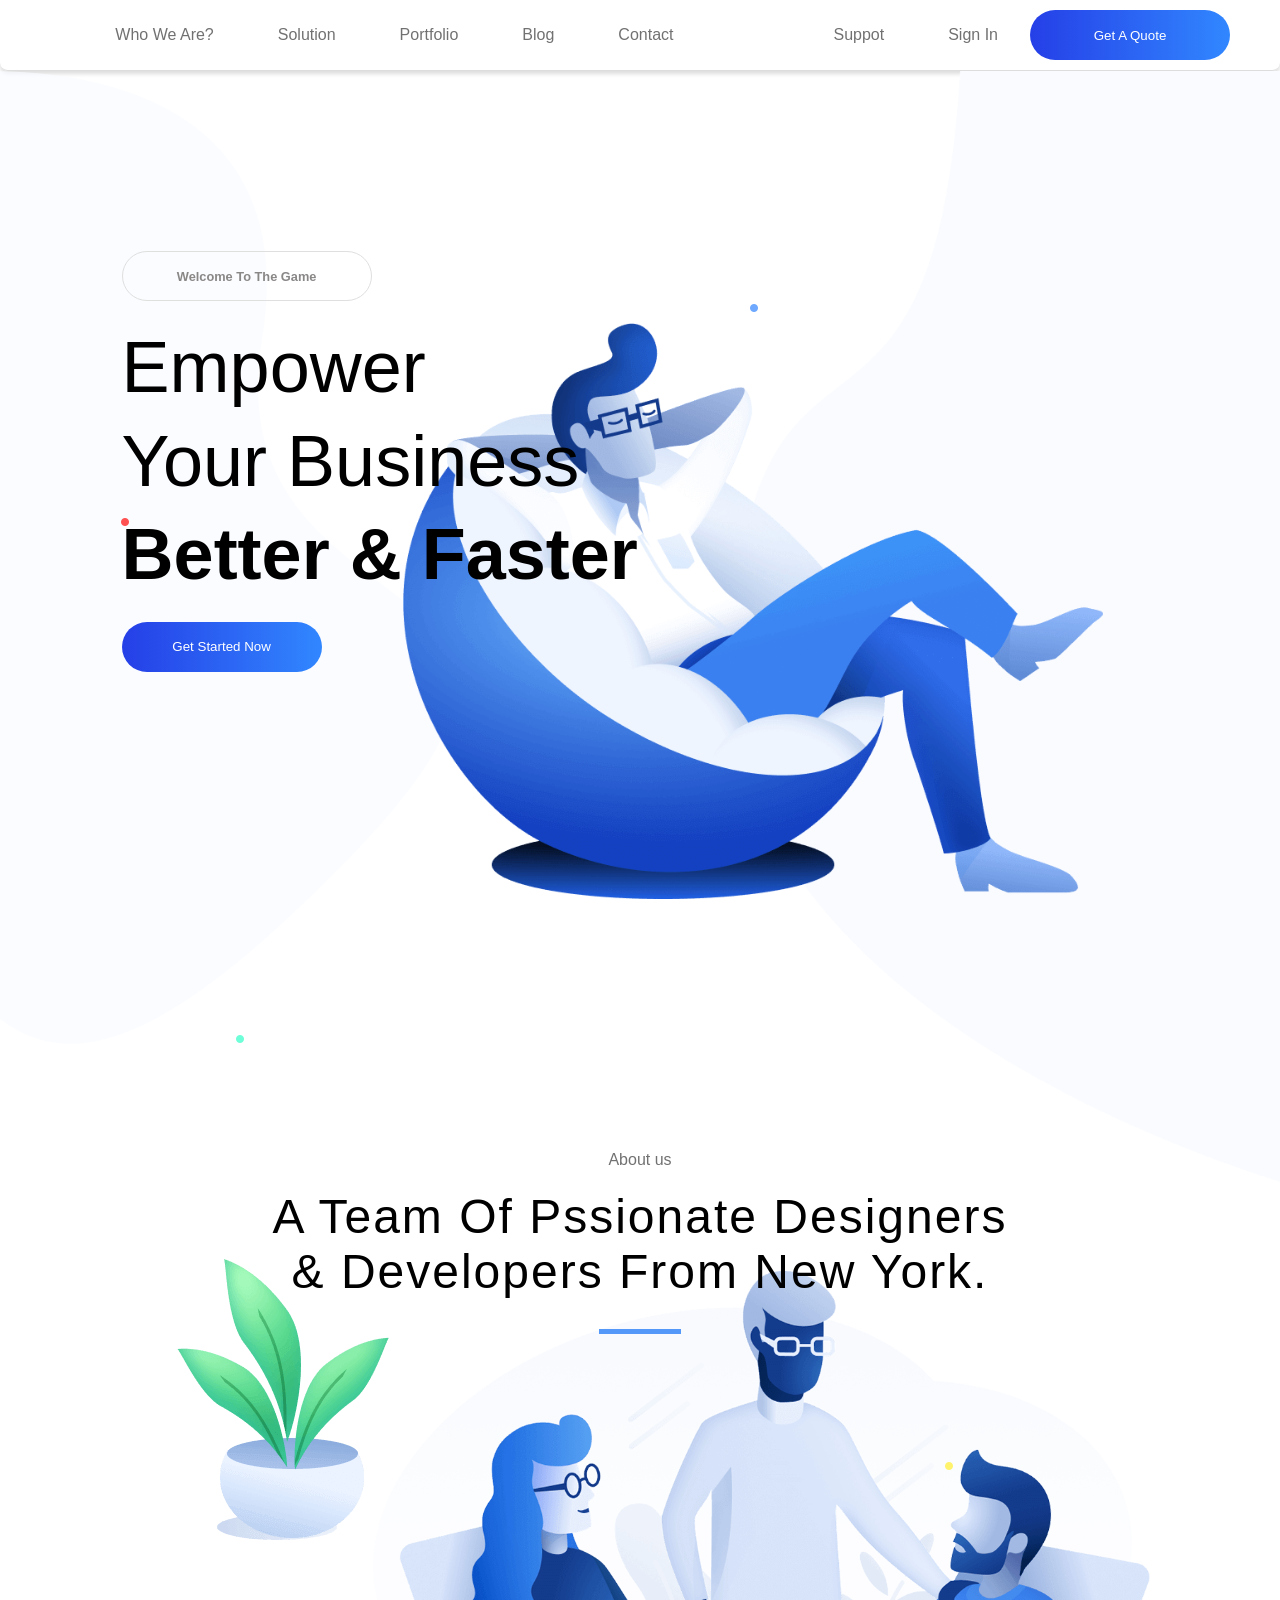
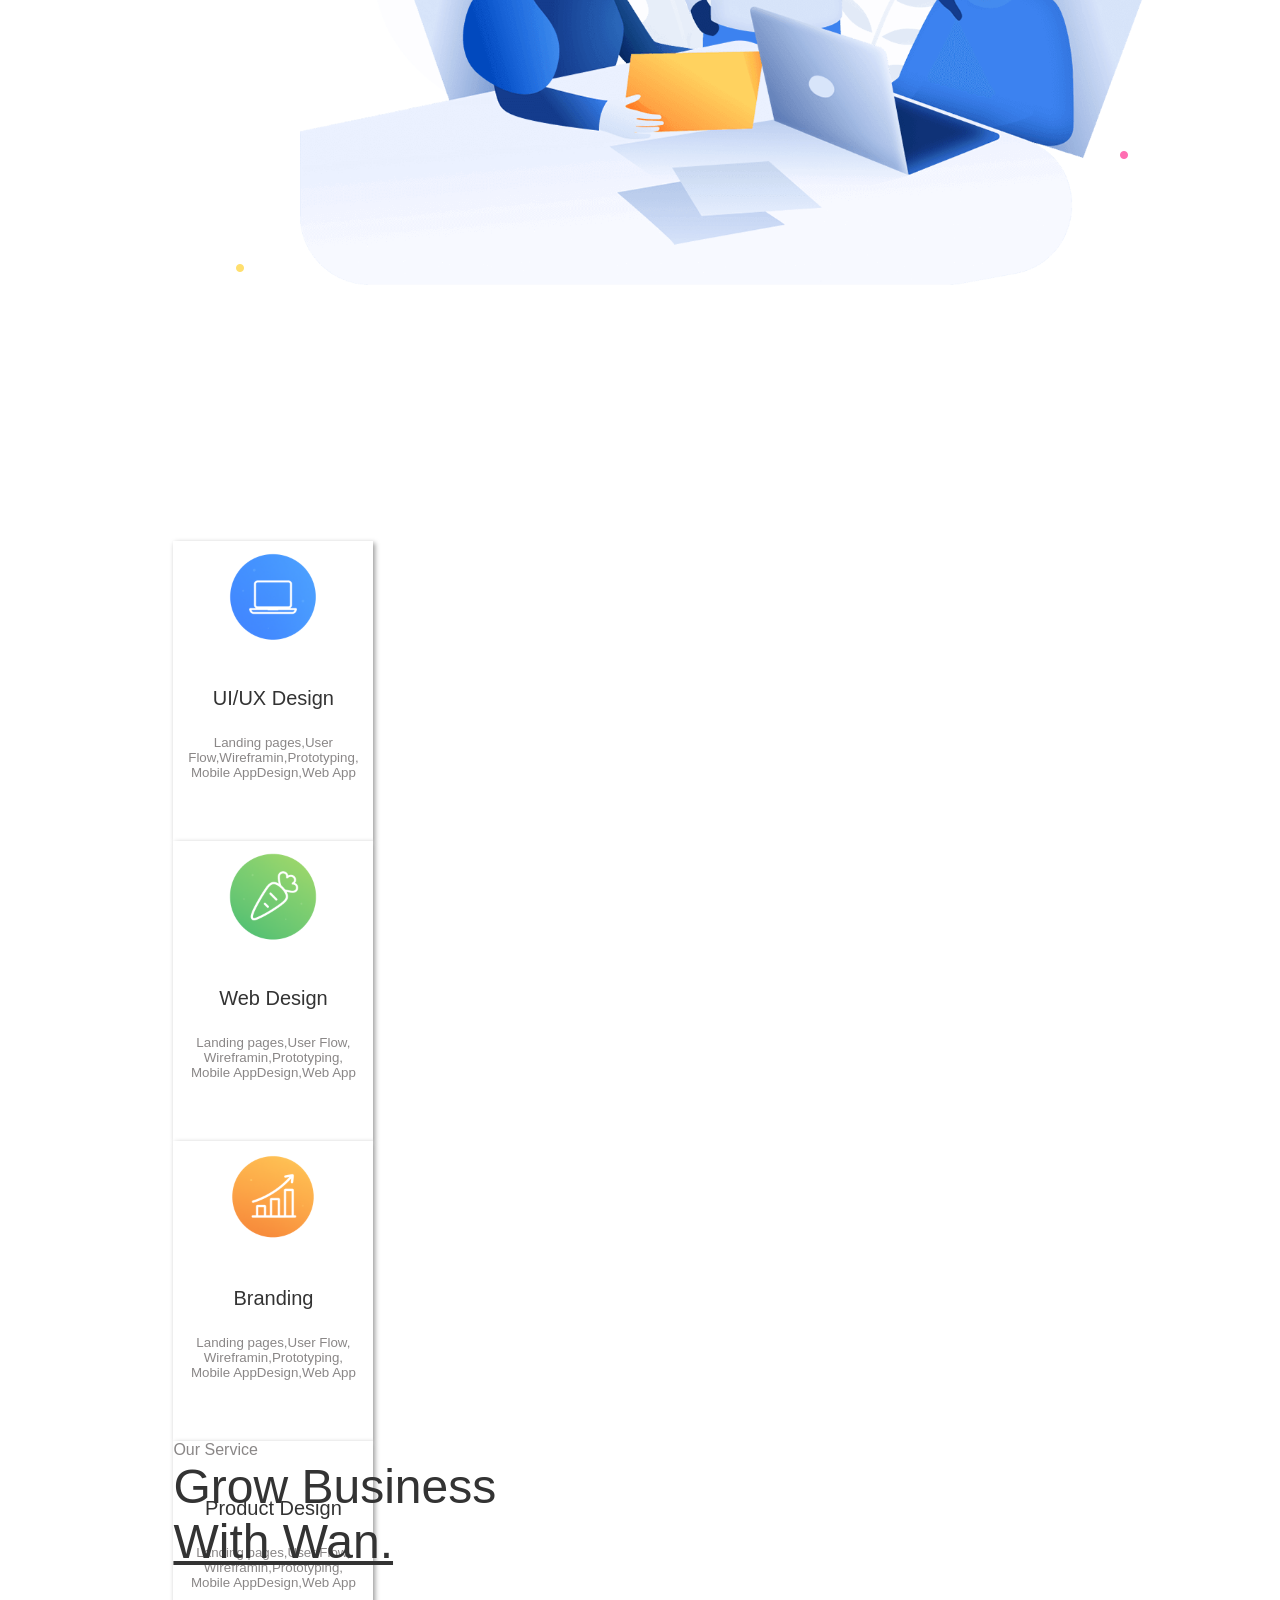
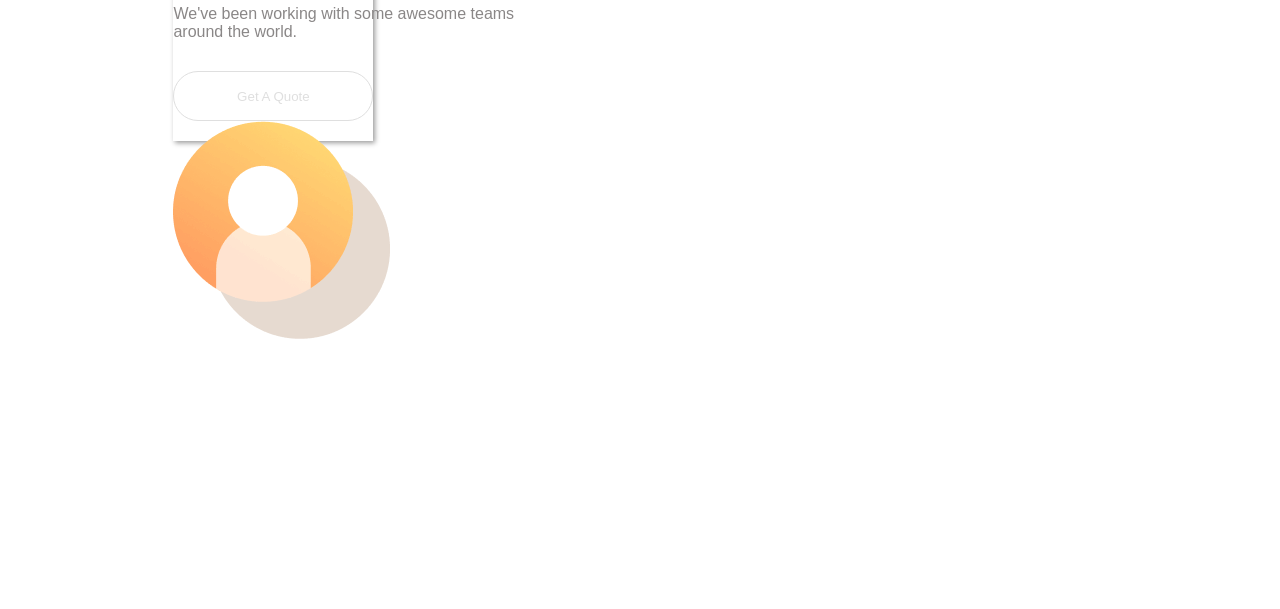
==== intex.html @ 769cdcd1 "Day 1" ====
<!DOCTYPE html>
<html lang="en">
<head>
    <meta charset="UTF-8">
    <meta name="viewport" content="width=device-width, initial-scale=1.0">
    <link rel="stylesheet" href="style.css">
    <title>Home</title>
</head>
<body>
     <header>
      <nav class="navbar">
        <ul type="none">
          <li><a href="">Who We Are?</a></li>
          <li><a href="">Solution</a></li>
          <li><a href="">Portfolio</a></li>
          <li><a href="">Blog</a></li>
          <li><a href="">Contact</a></li>
          <li><a href=""></a></li>
          </ul>
          <ul type="none">
          <li><a href="">Suppot</a></li>
          <li><a href="">Sign In</a></li>
        </ul>
      </nav>
      <button class="btn-primary">Get A Quote</button>
     </header>
     <section class="hero-wrapper">
       <section class="hero">
          <button class="btn-one">Welcome To The Game</button>
          <p id="hero-main">Empower<br>Your Business <br><strong>Better & Faster</strong></p>
          <button class="btn-hero">Get Started Now</button>
        </section>
        <section class="About">
          <p id="p-about">About us</p>
          <h1 id="h1-about">A Team Of Pssionate Designers <br>& Developers From New York.</h1>
          <div class="line">          </div>
        </section>

        <section class="Service-Growth-Wrap">
         <section class="Service">
           <div class="service-grid">
             <div class="service-card">
               <img src="Assets/uiux-card-image.png" alt="">
               <h3>UI/UX Design</h3>
               <p>Landing pages,User Flow,Wireframin,Prototyping,<br>Mobile AppDesign,Web App</p>  
             </div>
             <div class="service-card">
               <img src="Assets/webdesign-card-image.png" alt="">
               <h3>Web Design</h3>
               <p>Landing pages,User Flow,<br>Wireframin,Prototyping,<br>Mobile AppDesign,Web App</p>
             </div>
             <div class="service-card">
               <img src="Assets/branding-card-image.png" alt="">
               <h3>Branding</h3>
               <p>Landing pages,User Flow,<br>Wireframin,Prototyping,<br>Mobile AppDesign,Web App</p>
             </div>
             <div class="service-card">
               <img src="Assets/product-card-image.png" alt="">
               <h3>Product Design</h3>
               <p>Landing pages,User Flow,<br>Wireframin,Prototyping,<br>Mobile AppDesign,Web App</p>
             </div>
           </div>
         </section>

         <section class="Growth">
           <p class="sub-til">Our Service</p>
           <h2 class="growth-main">Grow Business <br><span>With Wan.</span></h2><br><br>
           <p class="description">We've been working with some awesome teams <br>around the world.</p>
           <button class="btn-growth">Get A Quote</button>
           <img src="Assets/Services-contact-banner.png" alt="">
          </section>

        </section>
      </section>
</body>
</html>
---- style.css ----
*{
    margin: 0;
    padding: 0;
    box-sizing: border-box;
}
body{
    font-family: 'poppins',sans-serif;
    color: #333;
    background: #fff;
}
section{
    padding: 90px 5%;
}
header{
    display: flex;
    justify-content: flex-end;
    gap: 2rem;
    border-bottom-left-radius: 8px;
    border-bottom-right-radius: 8px;
    padding: 10px 50px;
    border-bottom: 1px solid #ddd;
    box-shadow: 0px 3px 4px #ddd;
    
    
}
.navbar{
    display: flex;
    align-items: center;
    justify-content: flex-end;
    gap: 6rem;
}
ul{
    display: flex;
    gap: 4rem;
    
}
ul li a{
    text-decoration: none;
    color: #727171;
}
.btn-primary{
    width: 200px;
    height: 50px;
    text-align: center;
    padding: 10px;
    border-radius: 50px;
    color: #ffffff;
    background: linear-gradient(to right,#253fe7,#3187ff);
    border: none;
    cursor: pointer;
}
.btn-primary:hover{
    scale: 1.1;
}
.hero{
    height: 100vh;
    width: 100%;
    position: relative;
    background-image:
    url(Assets/hero-left-dot.png),
    url(Assets/hero-bottom-left-dot.png),
    url(Assets/hero-top-center-dot.png),
    url(Assets/hero-banner.png);
    background-repeat: no-repeat;
    background-position: 
    5% 40%,
    15% 98%,
    60% 16%,
    75% 50%;
    background-size: auto,auto,auto,700px;
}
.hero .btn-one{
    border: 1px solid #dfdfdf;
    width: 250px;
    height: 50px;
    font-size: 0.8rem;
    font-weight: 550;
    padding: 8px 25px;
    border-radius: 50px;
    color: #8a8787;
    margin-bottom: 20px;
    background: transparent;
}
#hero-main{
    font-size: 4.5rem;
    font-weight: 5;
    position: 0% 50%;
    line-height: 1.3;
    color: #000;
}
.btn-hero{
    height: 50px;
    width: 200px;
    border: none;
    border-radius: 50px;
    color: #ffffff;
    background: linear-gradient(to right,#253fe7,#3187ff);
    margin-top: 20px;
}
.hero-wrapper{
    width: 100%;
    height: auto;
    background-image:   
    url(Assets/hero-left-bg.png),
    url(Assets/hero-right-bg.png),
    url(Assets/about-banner.png),
     url(Assets/about-bottom-right-dot.png);
    background-position: 
    left top,
    right top,
    300px 1200px,
    70rem 105rem;
    background-size: 
    auto,
    550px,
    850px,
    auto;
    background-repeat: no-repeat;
}
.About{
    display: flex;
    flex-direction: column;
    align-items: center;
    justify-content: flex-start;
    height: 100vh;
    width: 100%;
    background-image:
     url(Assets/about-left-dot.png),
     url(Assets/about-plant.png),
     url(Assets/about-top-right-dot.png);
    background-size: auto,auto,auto,auto;
    background-repeat: no-repeat;
    background-position: 15% 90%,12% 32%,77% 45%,80% 100%;

}
#p-about{
    color: #727171;
    padding-bottom: 20px;
}
#h1-about{
    font-family: Arial, Helvetica, sans-serif;
    letter-spacing: 2px;
    font-size: 3rem;
    text-align: center;
    color: #000;
    font-weight: 505;
}
.line{
    margin-top: 30px;
    border-bottom: 5px solid #5499f9 ;
    width: 8%;
}
.Service-Growth-Wrap{
    display: grid;
    grid-column: 1fr 1fr;

}
.Service{
    width: 100%;
    height: 100vh;
    display: grid;
    
}
.Service .service-card{
    width: 200px;
    height: 300px;
    border: 1px solid none;
    box-shadow: 2px 2px 5px rgba(0, 0, 0, 0.4), -2px -2px 5px rgba(255, 255, 255, 0.2);
    text-align: center;
    display: flex;
    flex-direction: column;
    align-items: center;
    justify-content: center;
    background-color: #ffffff ;
    
}
.service-card img{
    width: 20rem;
    height: auto;
    margin: 0px 10px ;
    
}
.service-card p{

    font-size: smaller;
    color: #8a8787;
    margin-top: 25px;
    margin-bottom: 95px;
}
.service-card h3{
    font-size: 20px;
    font-weight: 400;
}
.Growth{
    display: grid;

}
.Growth .sub-til{
    color: #8a8787;
}
.Growth .growth-main{
    font-size: 3rem;
    font-weight: 200;
}
.growth-main span{
    text-decoration: underline;
    font-weight: 500;
}
.Growth .description{
    color: #8a8787;
}
.btn-growth{
    height: 50px;
    width: 200px;
    border-radius: 50px;
    background: transparent;
    color: #dfdfdf;
    border: 1px solid #dfdfdf;
    margin-top: 30px;
}
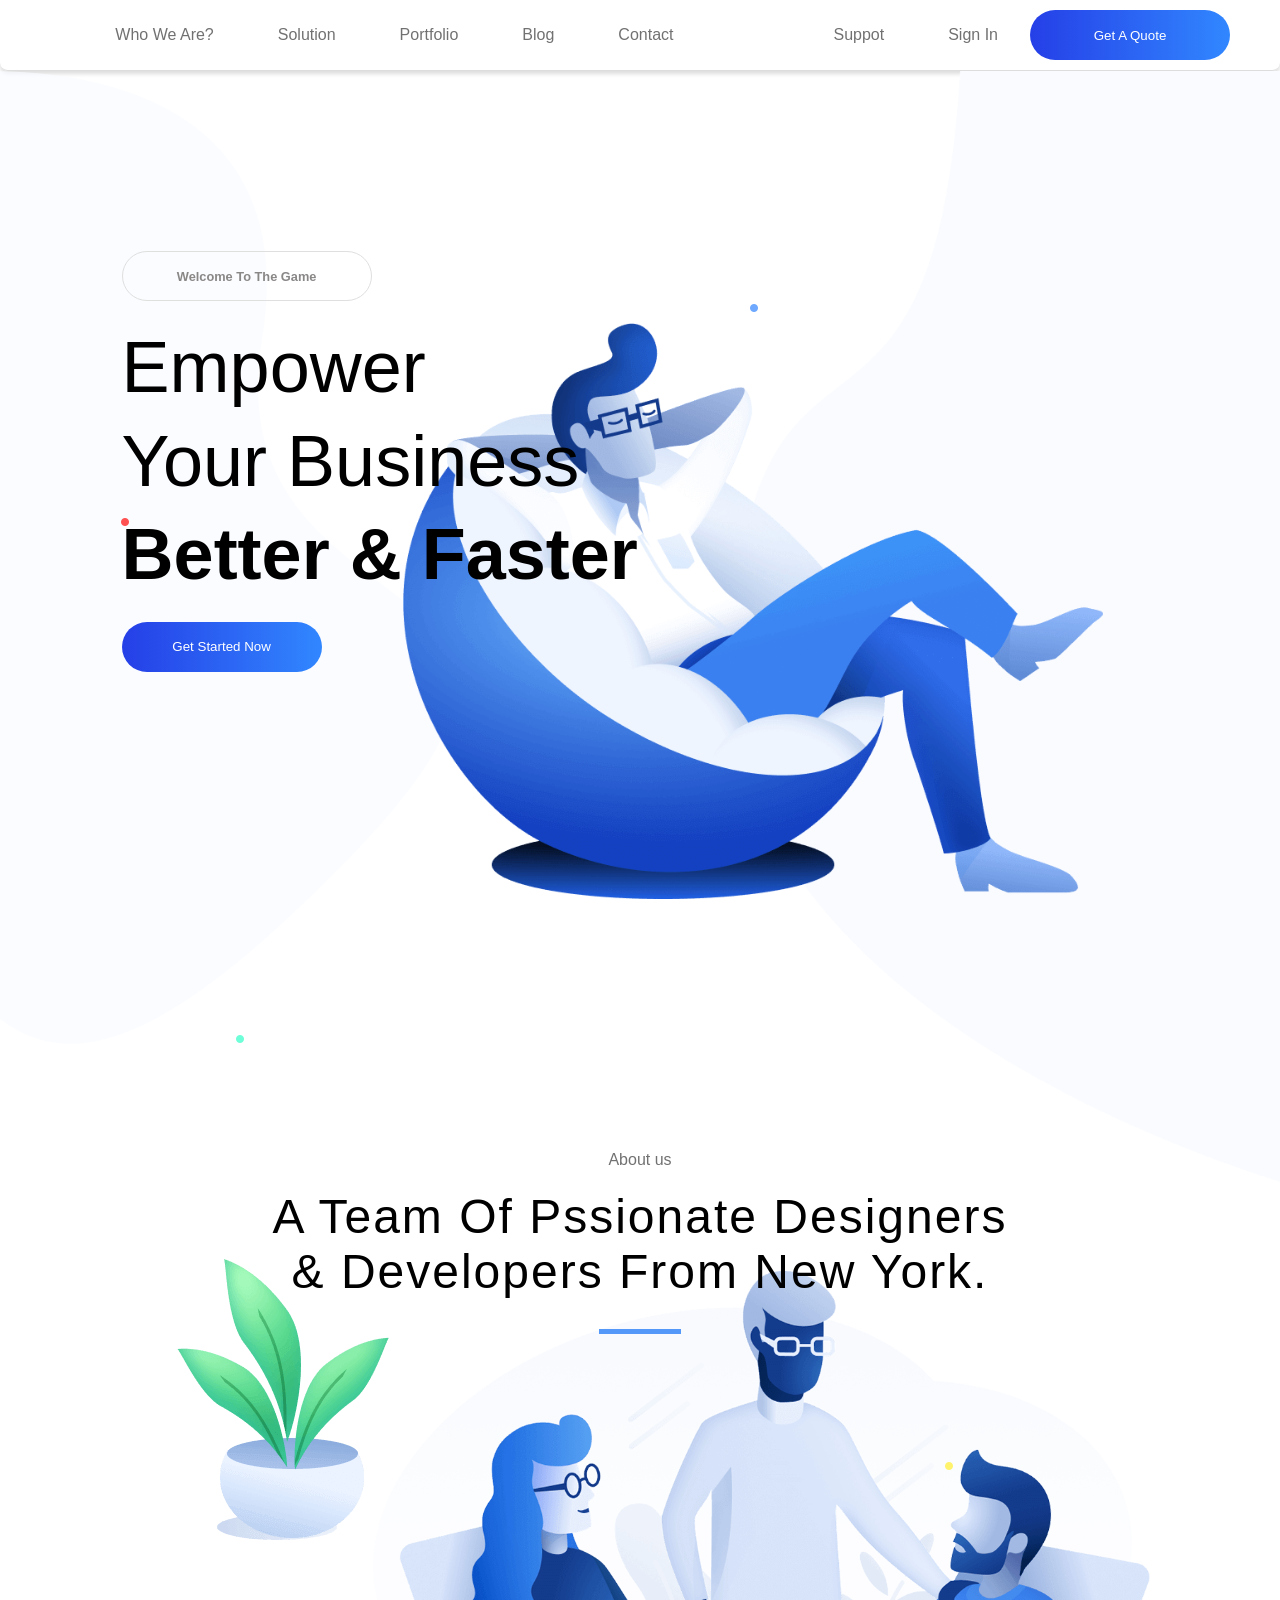
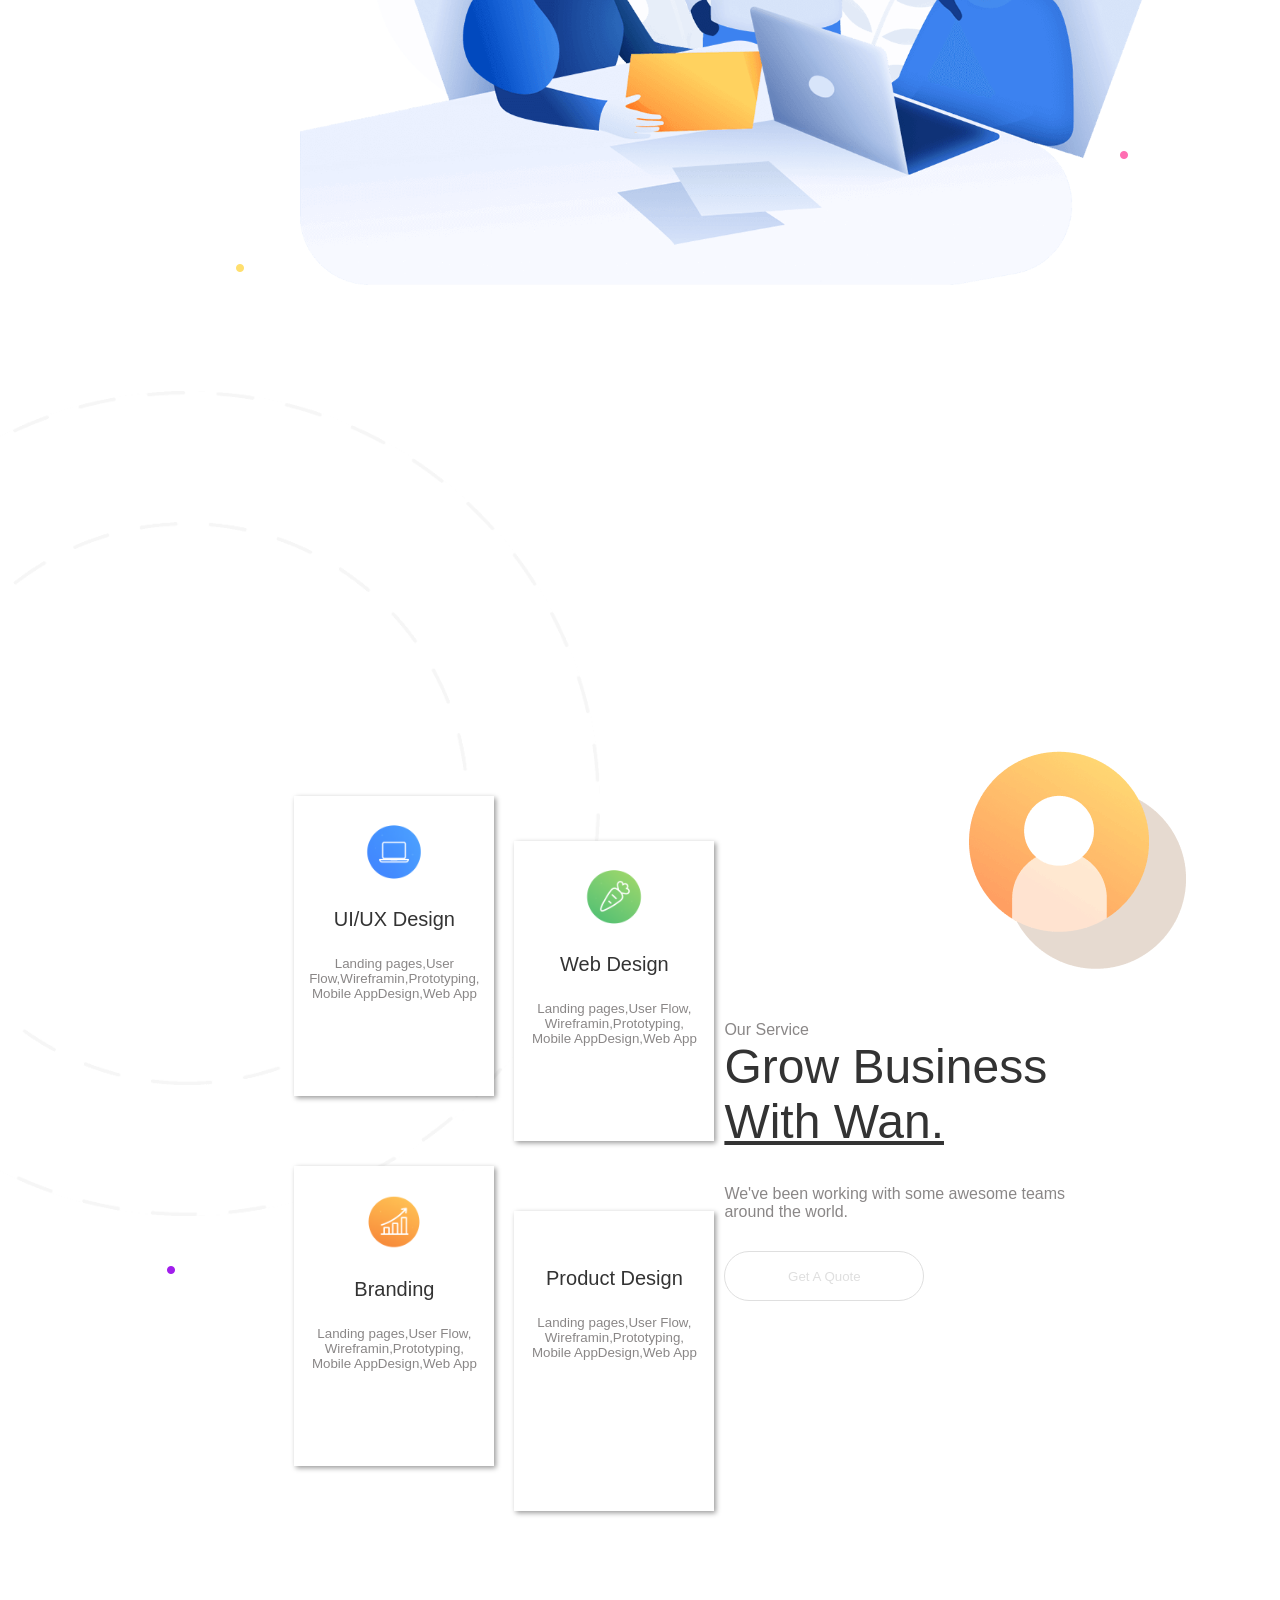
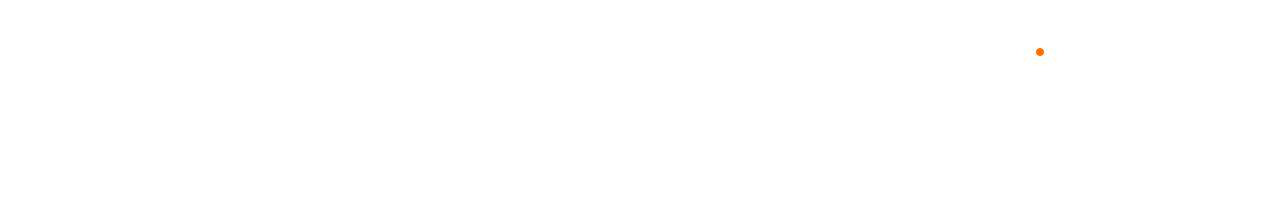
==== commit ffb48ab7: "Completed Service & Growth" ====
--- a/intex.html
+++ b/intex.html
@@ -38,7 +38,7 @@
 
         <section class="Service-Growth-Wrap">
          <section class="Service">
-           <div class="service-grid">
+           
              <div class="service-card">
                <img src="Assets/uiux-card-image.png" alt="">
                <h3>UI/UX Design</h3>
@@ -59,15 +59,16 @@
                <h3>Product Design</h3>
                <p>Landing pages,User Flow,<br>Wireframin,Prototyping,<br>Mobile AppDesign,Web App</p>
              </div>
-           </div>
+           
          </section>
 
          <section class="Growth">
+          <img src="Assets/Services-contact-banner.png" alt="">
            <p class="sub-til">Our Service</p>
            <h2 class="growth-main">Grow Business <br><span>With Wan.</span></h2><br><br>
            <p class="description">We've been working with some awesome teams <br>around the world.</p>
            <button class="btn-growth">Get A Quote</button>
-           <img src="Assets/Services-contact-banner.png" alt="">
+           
           </section>
 
         </section>
--- a/style.css
+++ b/style.css
@@ -10,6 +10,8 @@
 }
 section{
     padding: 90px 5%;
+    width: 100%;
+    min-height: 100vh;
 }
 header{
     display: flex;
@@ -104,17 +106,21 @@
     url(Assets/hero-left-bg.png),
     url(Assets/hero-right-bg.png),
     url(Assets/about-banner.png),
-     url(Assets/about-bottom-right-dot.png);
+    url(Assets/about-bottom-right-dot.png), 
+    url(Assets/Services-left-banner.png);
     background-position: 
     left top,
     right top,
     300px 1200px,
-    70rem 105rem;
+    70rem 105rem,
+    0% 120em;
+
     background-size: 
     auto,
     550px,
     850px,
-    auto;
+    auto,
+    600px;
     background-repeat: no-repeat;
 }
 .About{
@@ -151,14 +157,35 @@
     width: 8%;
 }
 .Service-Growth-Wrap{
+    margin-top: 250px;
     display: grid;
-    grid-column: 1fr 1fr;
-
+    grid-template-columns: 1fr 1fr;
+    align-items: center;
+    gap: 10px;
+    padding: 100px 10%;
+    padding-left: 20%;
+    background-image: 
+   
+    url(Assets/Services-left-bottom-dot.png),
+    url(Assets/Services-center-dot.png),
+    url(Assets/Services-right-bottom-dot.png);
+    background-size: auto,auto,auto;
+    background-position: 9% 60%,55% 33%,85% 95%;
+    background-repeat: no-repeat;
+
+}
+.Service-Growth-Wrap section{
+    padding-left: 0%;
+    
 }
 .Service{
     width: 100%;
     height: 100vh;
     display: grid;
+    grid-template-columns: 1fr 1fr;
+    grid-template-rows: 1fr 1fr;
+    align-items: center;
+    gap: 20px;
     
 }
 .Service .service-card{
@@ -172,10 +199,25 @@
     align-items: center;
     justify-content: center;
     background-color: #ffffff ;
-    
+    /* default per-card shift variable; individual cards override --shift */
+    --shift: 0px;
+    transform: translateY(var(--shift));
+    transition: transform 0.3s, box-shadow 0.3s;
+}
+
+/* left column (1 & 3) lift up 30px */
+.Service .service-card:nth-child(odd){
+    --shift: -30px;
+    z-index: 2; /* lifted cards appear above */
+}
+
+/* right column (2 & 4) drop 15px */
+.Service .service-card:nth-child(even){
+    --shift: 15px;
 }
 .service-card img{
-    width: 20rem;
+    width: 100%;
+    max-width: 200px;
     height: auto;
     margin: 0px 10px ;
     
@@ -191,12 +233,29 @@
     font-size: 20px;
     font-weight: 400;
 }
+.service-card:hover {
+    /* Move relative to the card's base shift so hover is consistent */
+    transform: translateY(calc(var(--shift, 0px) - 10px));
+    box-shadow: 4px 6px 15px rgba(0, 0, 0, 0.2);
+}
+
 .Growth{
-    display: grid;
-
+    display: flex;
+    flex-direction: column;
+    align-items: flex-start;
+    justify-content: center;
+    text-align: left;
+    position: relative;
+
+}
+.Growth img{
+    position: absolute;
+    right: -85px;
+    top: 40px;
 }
 .Growth .sub-til{
     color: #8a8787;
+    
 }
 .Growth .growth-main{
     font-size: 3rem;
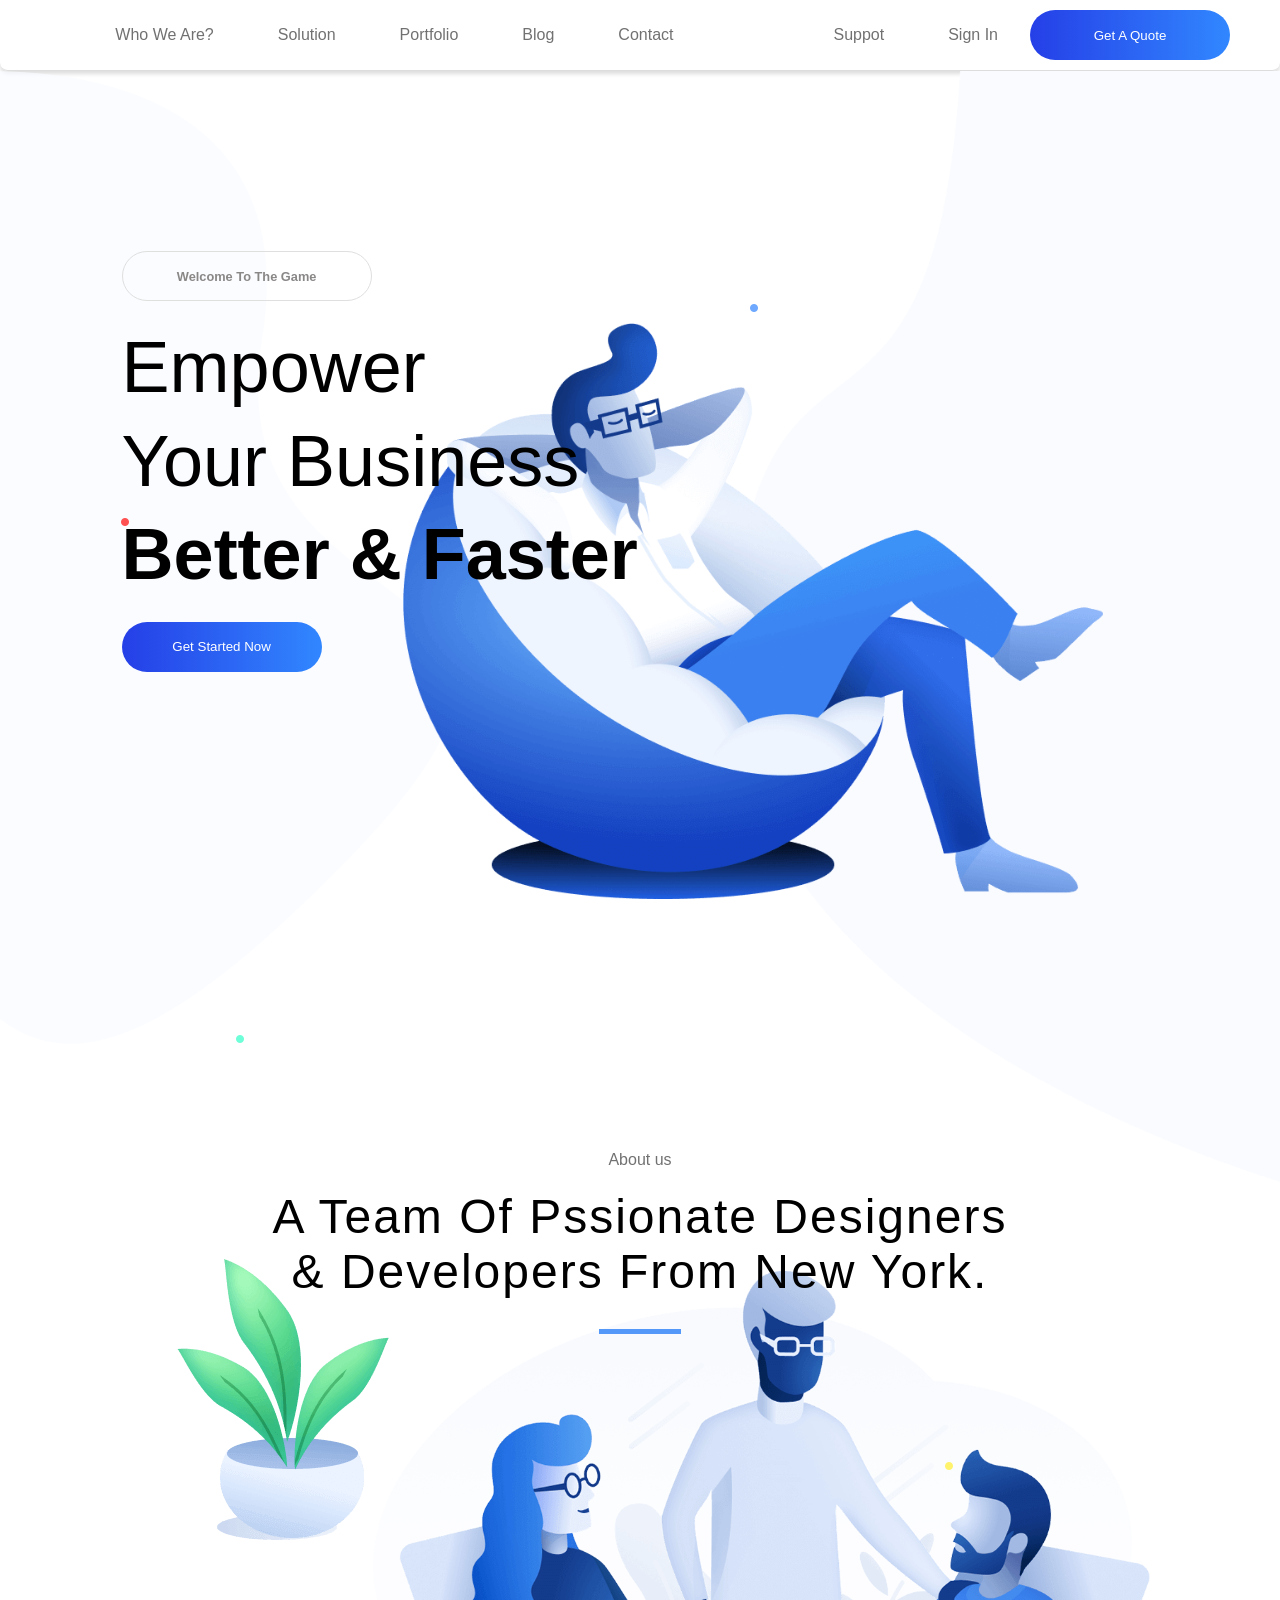
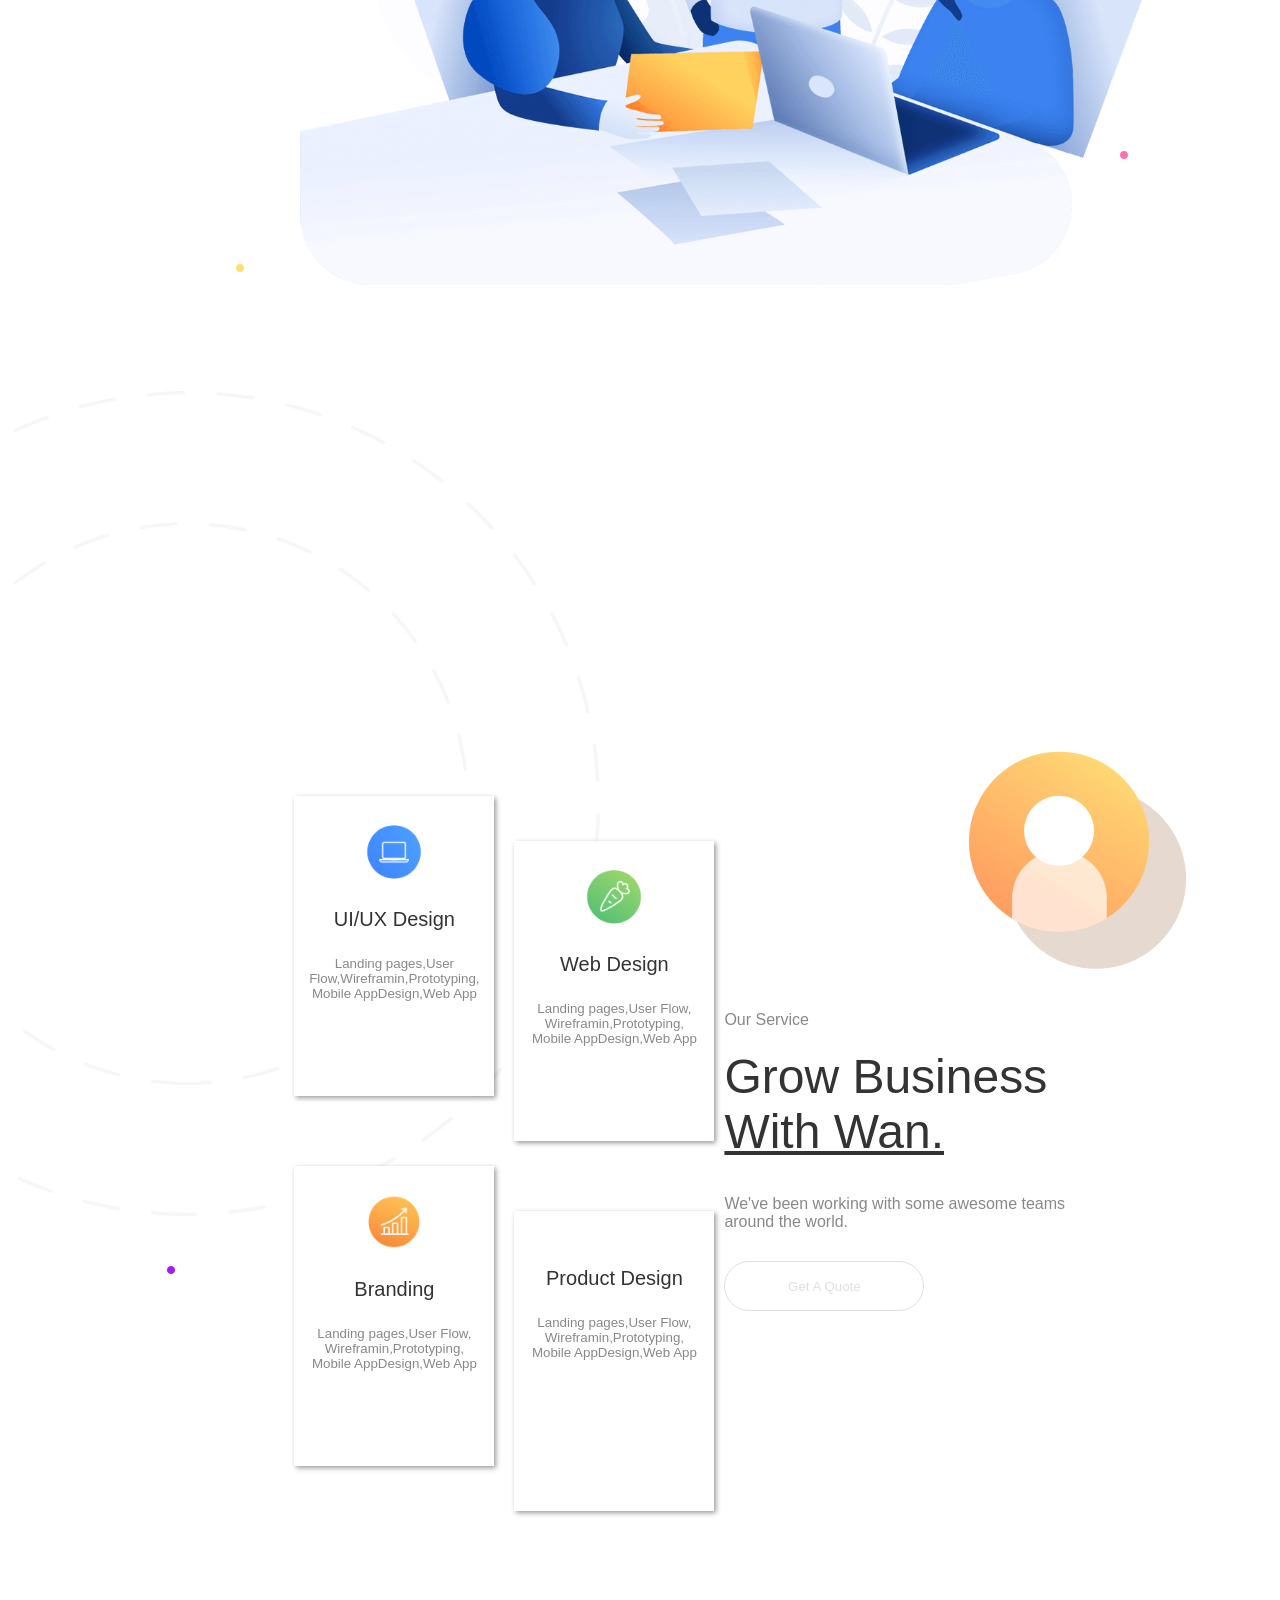
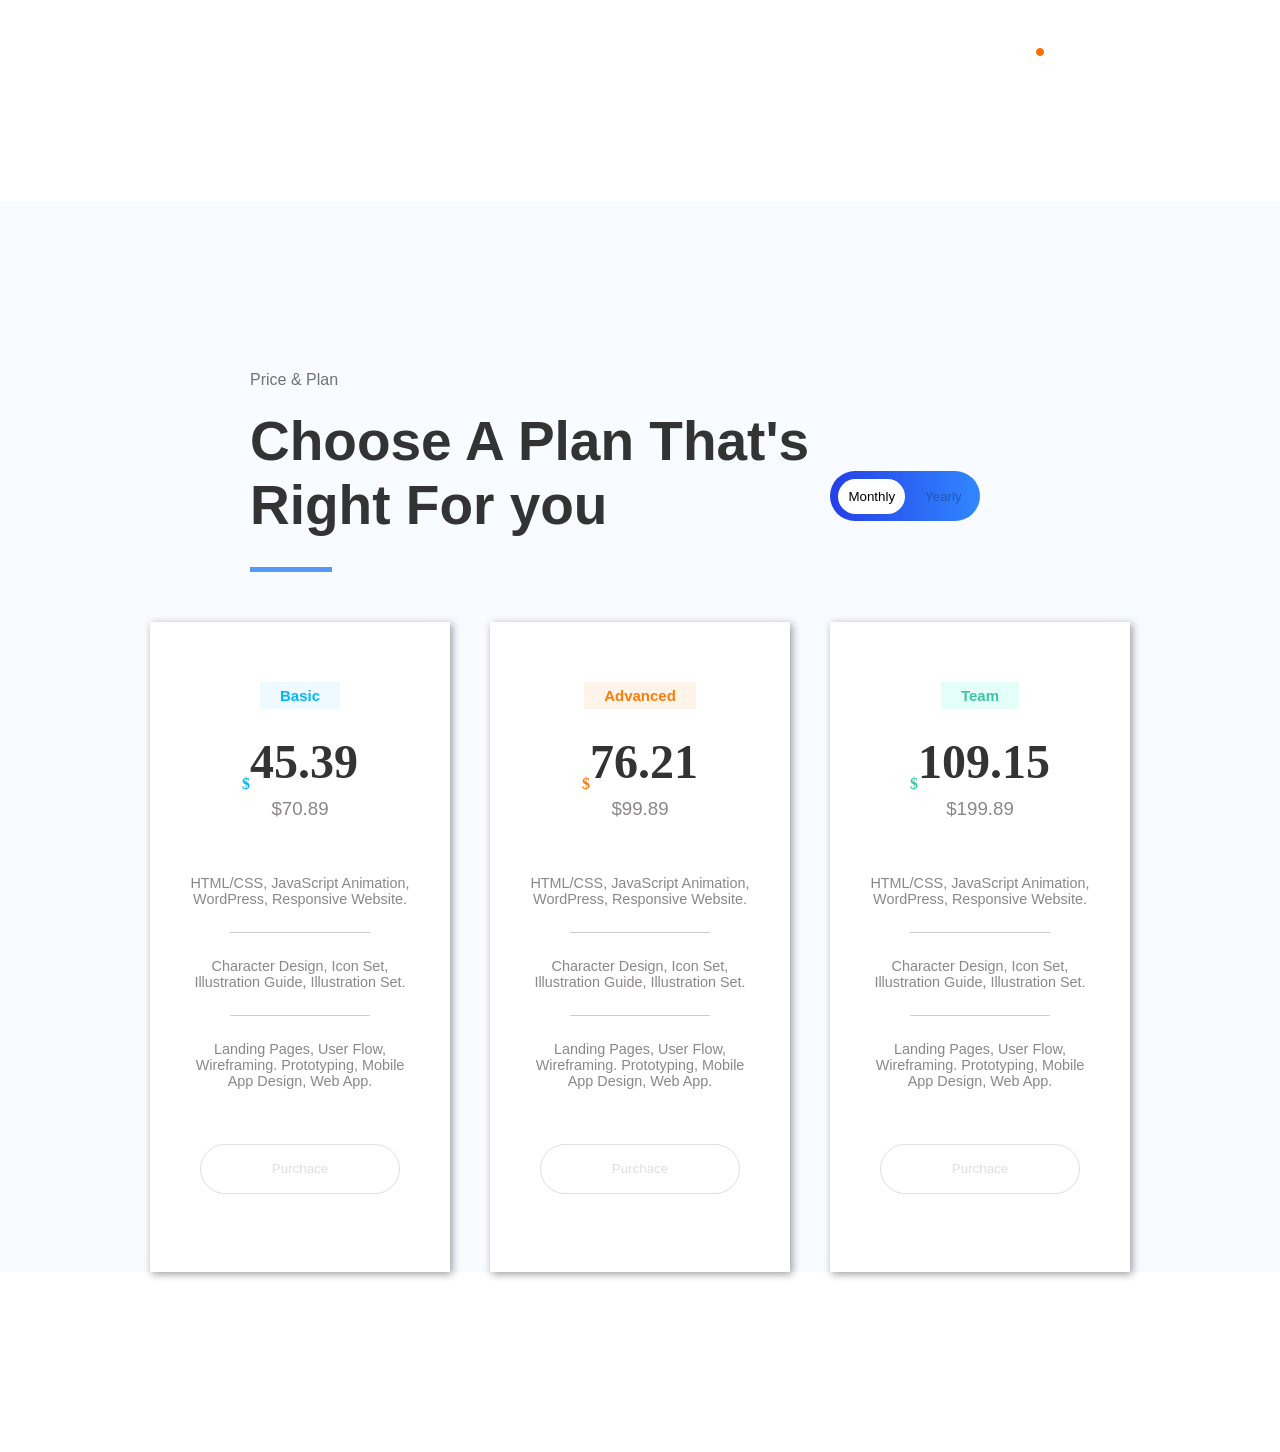
==== commit 36c3388d: "Completed Price section" ====
--- a/intex.html
+++ b/intex.html
@@ -31,8 +31,8 @@
           <button class="btn-hero">Get Started Now</button>
         </section>
         <section class="About">
-          <p id="p-about">About us</p>
-          <h1 id="h1-about">A Team Of Pssionate Designers <br>& Developers From New York.</h1>
+          <p id="p-title">About us</p>
+          <h1 id="h1-title">A Team Of Pssionate Designers <br>& Developers From New York.</h1>
           <div class="line">          </div>
         </section>
 
@@ -67,11 +67,64 @@
            <p class="sub-til">Our Service</p>
            <h2 class="growth-main">Grow Business <br><span>With Wan.</span></h2><br><br>
            <p class="description">We've been working with some awesome teams <br>around the world.</p>
-           <button class="btn-growth">Get A Quote</button>
+           <button class="btn">Get A Quote</button>
            
           </section>
 
         </section>
+
+        <section class="Price-Testimonials-Container">
+          <div class="Price">
+            <div class="header">
+              <p id="p-title">Price & Plan</p>
+              <h1 >Choose A Plan That's <br>Right For you</h1>
+              <div class="toggle">
+                <button type="button">Monthly</button>
+                <button type="button" disabled>Yearly</button>
+              </div>
+              <div class="line">          </div>
+            </div>
+            <div class="price-cards">
+              <div class="card basic">
+                <h1>Basic</h1>
+                <h2><sub>$</sub>45.39</h2>
+                <h3>$70.89</h3>
+                <p>HTML/CSS, JavaScript Animation, <br>WordPress, Responsive Website.</p>
+                <hr>
+                <p>Character Design, Icon Set, <br>Illustration Guide, Illustration Set.</p>
+                <hr>
+                <p>Landing Pages, User Flow, <br>Wireframing. Prototyping, Mobile <br>App Design, Web App.</p>
+                <button class="btn">Purchace</button>
+              </div>
+              <div class="card advanced">
+                <h1>Advanced</h1>
+                <h2><sub>$</sub>76.21</h2>
+                <h3>$99.89</h3>
+                 <p>HTML/CSS, JavaScript Animation, <br>WordPress, Responsive Website.</p>
+                <hr>
+                <p>Character Design, Icon Set, <br>Illustration Guide, Illustration Set.</p>
+                <hr>
+                <p>Landing Pages, User Flow, <br>Wireframing. Prototyping, Mobile <br>App Design, Web App.</p>
+                <button class="btn">Purchace</button>
+              </div>
+              <div class="card team">
+                <h1>Team</h1>
+                <h2><sub>$</sub>109.15</h2>
+                <h3>$199.89</h3>
+                 <p>HTML/CSS, JavaScript Animation, <br>WordPress, Responsive Website.</p>
+                <hr>
+                <p>Character Design, Icon Set, <br>Illustration Guide, Illustration Set.</p>
+                <hr>
+                <p>Landing Pages, User Flow, <br>Wireframing. Prototyping, Mobile <br>App Design, Web App.</p>
+                <button class="btn">Purchace</button>
+              </div>
+            </div>
+          </div>
+          <div class="Testimonials">
+
+          </div>
+        </section>
+
       </section>
 </body>
 </html>
--- a/style.css
+++ b/style.css
@@ -139,11 +139,11 @@
     background-position: 15% 90%,12% 32%,77% 45%,80% 100%;
 
 }
-#p-about{
+#p-title{
     color: #727171;
     padding-bottom: 20px;
 }
-#h1-about{
+#h1-title{
     font-family: Arial, Helvetica, sans-serif;
     letter-spacing: 2px;
     font-size: 3rem;
@@ -253,8 +253,9 @@
     right: -85px;
     top: 40px;
 }
-.Growth .sub-til{
+.sub-til{
     color: #8a8787;
+    margin-bottom: 20px;
     
 }
 .Growth .growth-main{
@@ -268,7 +269,7 @@
 .Growth .description{
     color: #8a8787;
 }
-.btn-growth{
+.btn{
     height: 50px;
     width: 200px;
     border-radius: 50px;
@@ -276,4 +277,145 @@
     color: #dfdfdf;
     border: 1px solid #dfdfdf;
     margin-top: 30px;
+}
+hr {
+  border: none;
+  border-top: 1px solid #ccc; 
+  margin: 20px 0; 
+  width: 50%; 
+}
+.Price-Testimonials-Container{
+    display: flex;
+    flex-direction: column;
+    justify-content: center;
+    align-items: center;
+}
+.Price{
+    width: 100vw;
+    background-color: #f8fbff;
+    display: flex;
+    flex-direction: column;
+    align-items: flex-start;
+    justify-content: center;
+}
+.Price .header{
+    width: 100vw;
+    min-height:auto;
+    position: relative;
+    text-align: left;
+    display: flex;
+    flex-direction: column;
+    align-items: flex-start;
+    justify-content: center;
+    margin-top: 120px;
+    padding-left: 250px;
+    padding-top: 50px;
+    h1{
+        font-size: 55px;
+        font-weight: 550;
+    }
+}
+.Price .toggle{
+    width: 150px;
+    height: 50px;
+    display: flex;
+    justify-content: center;
+    align-items: center;
+    gap: 10px;
+    background: linear-gradient(to right,#253fe7,#3187ff);
+    border: none;
+    position: absolute;
+    top: 150px;
+    right: 300px;
+    border-radius: 50px;
+}
+.toggle button{
+    border: none;
+    padding: 10px;
+    border-radius: 50px;
+    background: white;
+    
+}
+.toggle button:nth-last-child(1){
+    background-color: transparent;
+    
+}
+.price-cards{
+    width: 100vw;
+    display: flex;
+    justify-content: center;
+    align-items: center;
+    margin-top: 50px;
+    gap: 40px;
+    
+}
+.card{
+    display: flex;
+    flex-direction: column;
+    align-items: center;
+    justify-content: flex-start;
+    gap: 5px;
+    width: 300px;
+    height: 650px;
+    padding: 10px;
+    font-family: Helvetica, sans-serif;
+    text-align: center;
+    background-color: #ffffff;
+    border: none;
+    box-shadow: 2px 2px 8px rgba(0, 0, 0, 0.4),-2px -2px 12px rgba(255, 255, 255, 0.7);
+    h1{
+        margin-top: 50px;
+        font-size: 15px;
+        display: inline-block;
+        padding: 5px 20px;
+    }
+
+    sub{font-size: 1rem;}
+
+    h2{
+        font-family:  Patrick Hand;
+        margin-top: 20px;
+        font-size: 3rem;
+    }
+    h3{
+        color: #8a8787;
+        font-weight: 200;
+        margin-bottom: 50px;
+    }
+    p{
+        color: #8a8787;
+        font-size:0.9rem;
+    }
+    .btn{
+        margin-top: 50px;
+        transition: backgrround 0.3s,;
+    }
+    .btn:hover{
+        color: #ffffff;
+        background: linear-gradient(to right,#253fe7,#3187ff,#ddd);
+    }
+    
+    
+
+}
+.basic{
+    h1{
+        background: rgb(238, 250, 255);
+        color: #00b7fa;
+    }
+    sub{color: #00b7fa;    }
+}
+.advanced{
+    h1{
+        background: rgb(255, 244, 234);
+        color: rgb(255, 123, 9);
+    }
+    sub{color: rgb(255, 123, 9);}
+}
+.team{
+    h1{
+        background: rgb(227, 255, 247);
+        color: rgb(58, 198, 162);
+    }
+    sub{color: rgb(58, 198, 162);}
 }
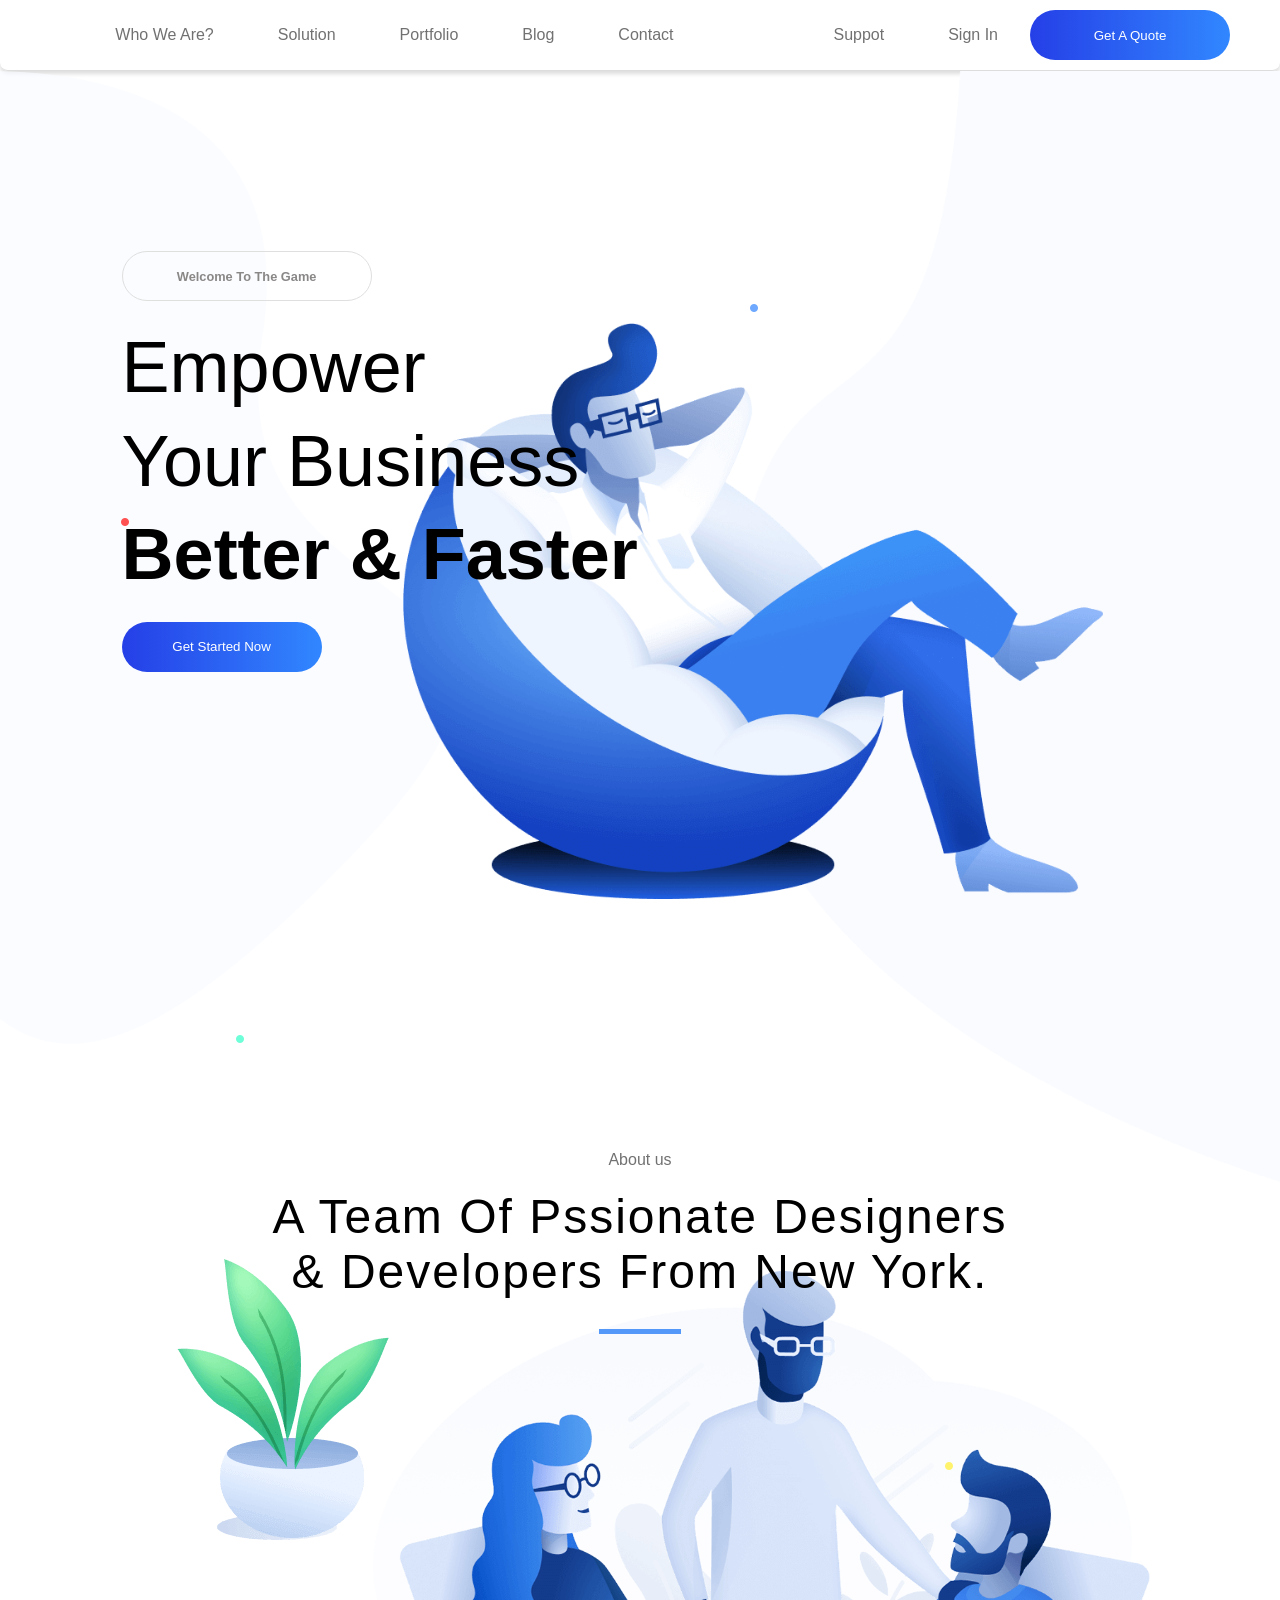
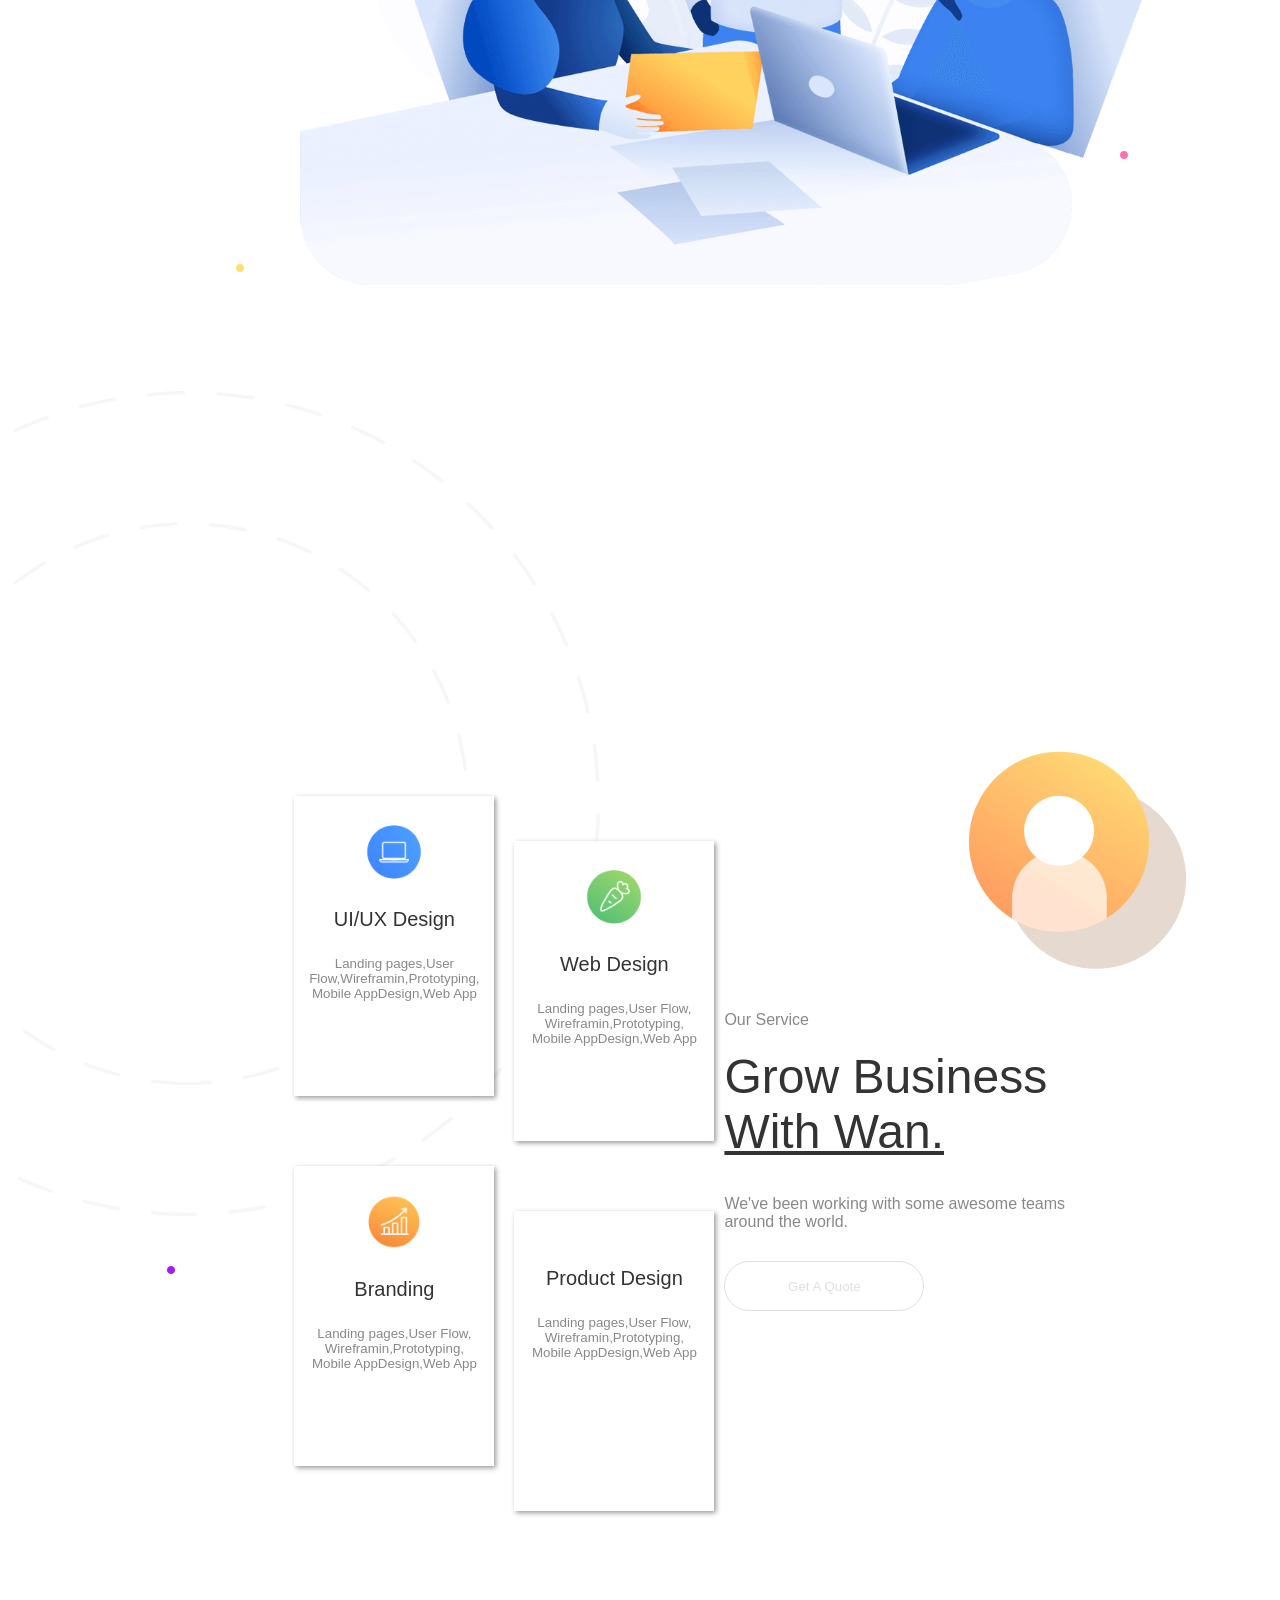
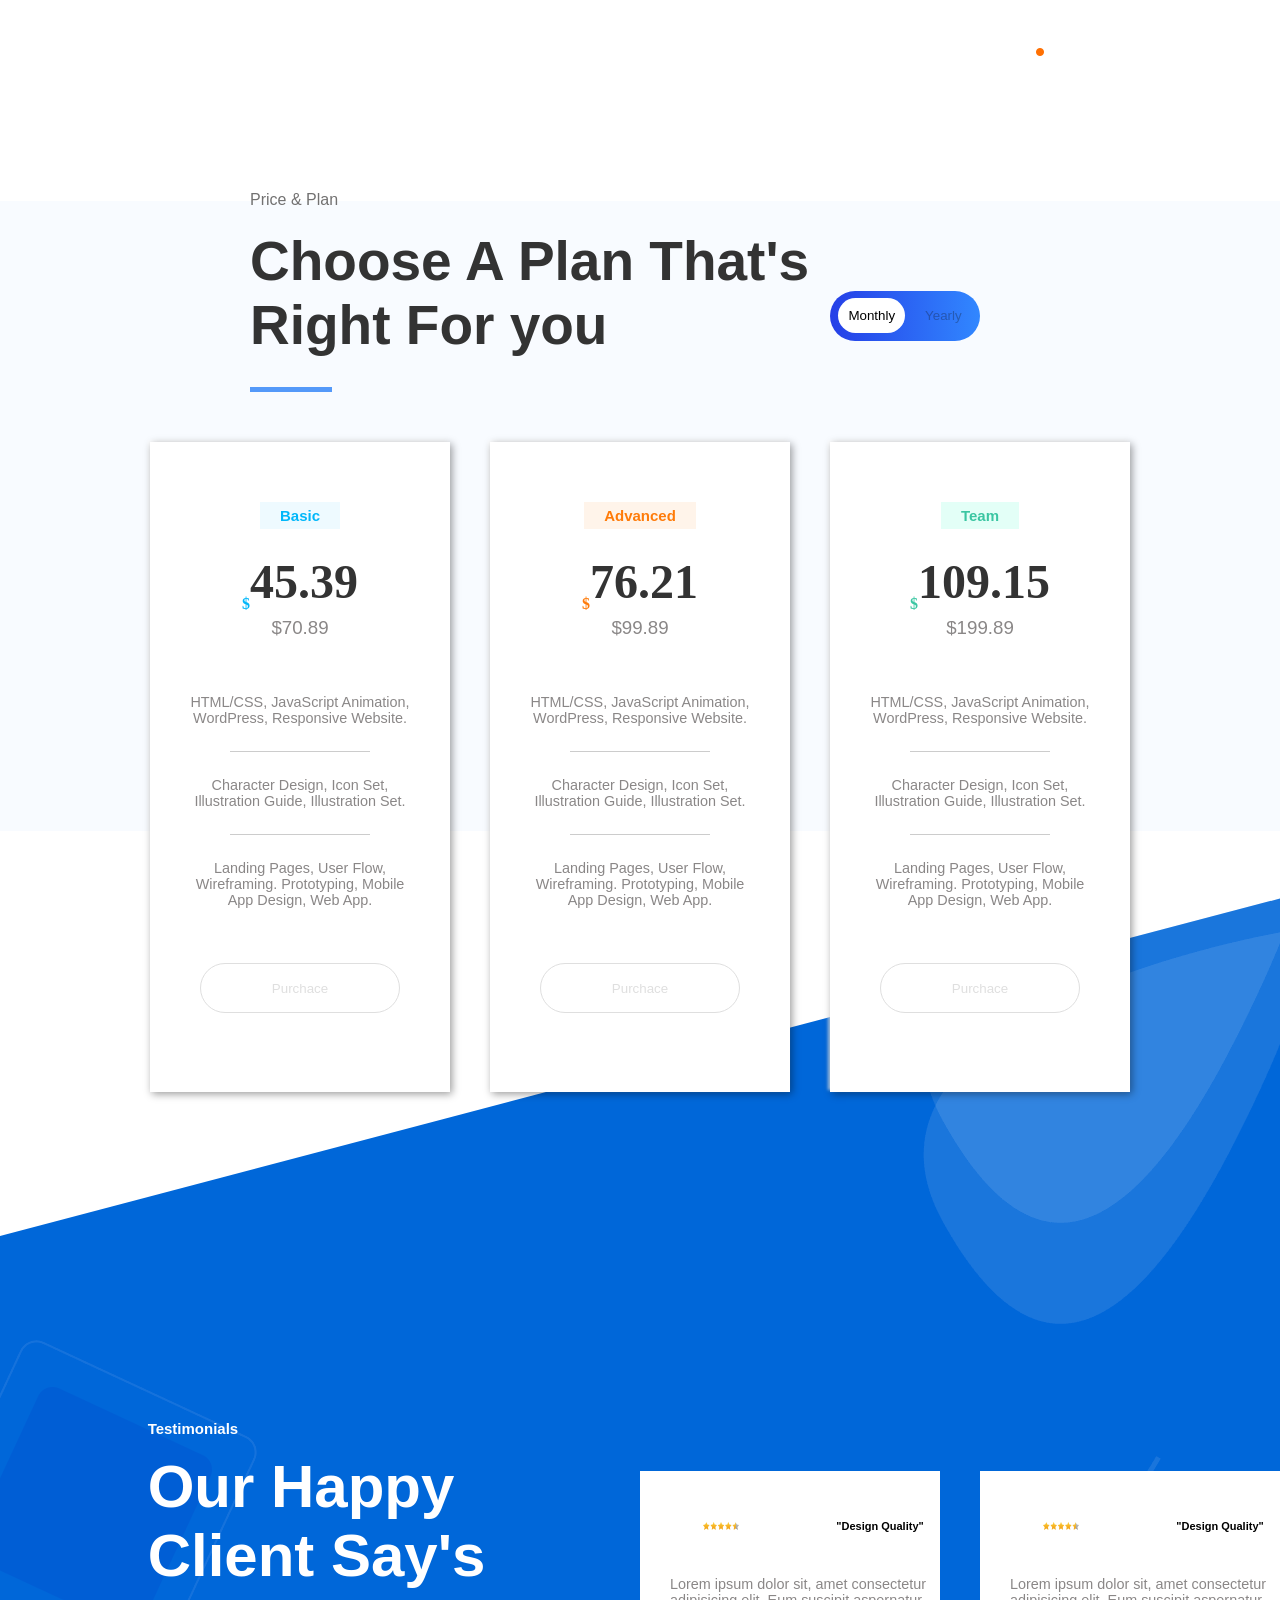
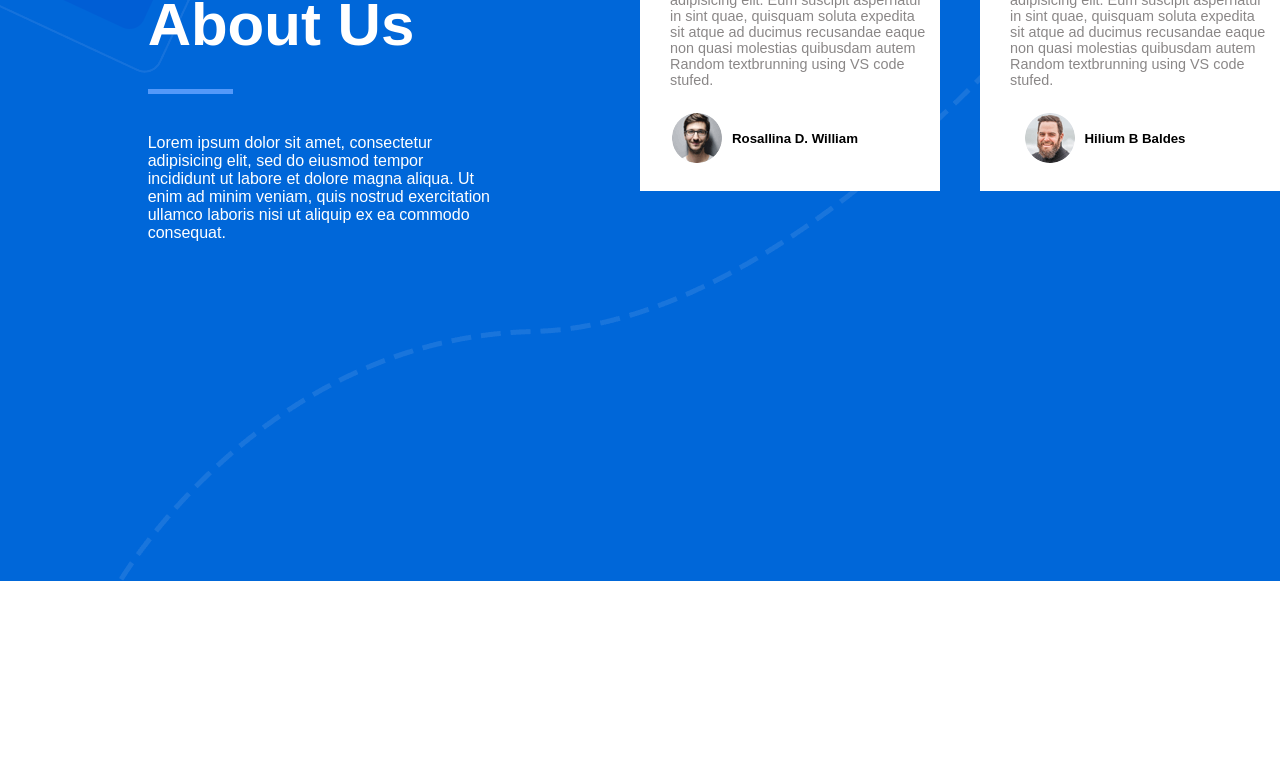
==== commit a1463b95: "Completed Price-Testimonials-Section" ====
--- a/intex.html
+++ b/intex.html
@@ -120,7 +120,47 @@
               </div>
             </div>
           </div>
+          
           <div class="Testimonials">
+            <div class="testimonials-dscpt">
+              <h1>Testimonials</h1>
+              <h2>Our Happy <br>Client Say's <br>About Us</h2>
+              <div class="line">          </div>
+              <p>Lorem ipsum dolor sit amet, consectetur <br>adipisicing elit, sed do eiusmod tempor <br>incididunt ut labore et dolore magna aliqua. Ut <br>enim ad minim veniam, quis nostrud exercitation <br>ullamco laboris nisi ut aliquip ex ea commodo <br>consequat.</p>
+            </div>
+
+            <div class="testimonials-feedback">
+              <div class="testimonial-cards">
+
+                <div class="card">
+                  <div class="card-s1">
+                    <img src="Assets/5star.png" alt="Design Quality">
+                    <h6>"Design Quality"</h6>
+                  </div>
+                   <p>Lorem ipsum dolor sit, amet consectetur <br>adipisicing elit. Eum suscipit aspernatur <br>in sint quae, quisquam soluta expedita  <br>sit atque ad ducimus recusandae eaque <br>non quasi molestias quibusdam autem <br>Random textbrunning using VS code stufed.</placeat></p>
+                  <div class="card-s2">
+                    <img src="Assets/testimonial-author-1.png" alt="Profile">
+                    <h5>Rosallina D. William</h5>
+                  </div>
+                </div>
+
+                <div class="card">
+                  <div class="card-s1">
+                    <img src="Assets/5star.png" alt="Design Quality">
+                    <h6>"Design Quality"</h6>
+                  </div>
+                   <p>Lorem ipsum dolor sit, amet consectetur <br>adipisicing elit. Eum suscipit aspernatur <br>in sint quae, quisquam soluta expedita <br>sit atque ad ducimus recusandae eaque <br>non quasi molestias quibusdam autem <br>Random textbrunning using VS code stufed.</placeat></p>
+                  <div class="card-s2">
+                    <img src="Assets/testimonial-author-2.png" alt="Profile">
+                    <h5>Hilium B Baldes</h5>
+                </div> 
+                  
+                </div>
+                  
+              
+              </div>
+              
+            </div>
 
           </div>
         </section>
--- a/style.css
+++ b/style.css
@@ -292,6 +292,7 @@
 }
 .Price{
     width: 100vw;
+    height: 70vh;
     background-color: #f8fbff;
     display: flex;
     flex-direction: column;
@@ -347,6 +348,11 @@
     align-items: center;
     margin-top: 50px;
     gap: 40px;
+    position: relative;          /* enable z-index and transform safely */
+    z-index: 20;                 /* above the testimonials */
+    margin-bottom: -80px;        /* lifts it down into the next section (negative pushes it down) */
+    transition: transform .25s;  /* optional smoothness */
+
     
 }
 .card{
@@ -362,7 +368,7 @@
     text-align: center;
     background-color: #ffffff;
     border: none;
-    box-shadow: 2px 2px 8px rgba(0, 0, 0, 0.4),-2px -2px 12px rgba(255, 255, 255, 0.7);
+    box-shadow: 2px 2px 8px rgba(0, 0, 0, 0.4),-2px -2px 3px rgba(255, 255, 255, 0.7);
     h1{
         margin-top: 50px;
         font-size: 15px;
@@ -418,4 +424,91 @@
         color: rgb(58, 198, 162);
     }
     sub{color: rgb(58, 198, 162);}
-}+}
+.Testimonials{
+    width: 100vw;
+    height: 150vh;
+    padding-top: 250px;
+    display: flex;
+    align-items: center;
+    justify-content: flex-end;
+    gap: 70px;
+    background-color: #0067d9;
+    color: #ffffff;
+    background-image:url(Assets/testimonial-left-banner.png),
+                     url(Assets/testimonial-line-bg.png),
+                     url(Assets/testimonial-right-banner.png) ;
+    background-size:auto;
+    background-repeat: no-repeat;
+    background-position: left center,center bottom,right top;
+    position: relative;
+    clip-path: polygon(0 30%,100% 5%,100% 100%,0% 100%);
+    overflow: visible;
+    z-index: 2;
+}
+.testimonials-dscpt{
+    display: flex;
+    flex-direction: column;
+    justify-content: center;
+    align-items: flex-start;
+    text-align: left;
+    margin-right: 80px;
+    h1{
+        font-size: 15px;
+        margin-bottom: 15px;
+    }
+    h2{
+        font-size: 60px;
+    }
+    .line{
+        width: 25%;
+    }
+    p{
+        margin-top: 40px;
+    }
+}
+.testimonials-feedback{
+    display: flex;
+    align-items: center;
+    justify-items: center;
+}
+.testimonial-cards{
+    display: flex;
+    justify-content: center;
+    align-items: flex-end;
+    gap: 40px;
+    color: #000;
+    
+
+}
+.testimonial-cards .card{
+    width: 300px;
+    height: 320px;
+    padding: 10px;
+    text-align: left;
+    p{
+        padding-left: 20px;
+    }
+    
+    box-shadow: none; 
+}
+.card-s1{
+    display: flex;
+    align-items: center;
+    justify-content: center;
+    gap: 50px;
+    h6{font-size: 11px; }
+        img{
+            width: 130px;
+            height: 90px;
+        }
+}
+
+.card-s2{
+    display: flex;
+    align-items: center;
+    justify-content: flex-start;
+    padding-right: 50px;
+    gap: 10px;
+    margin-top: 20px;
+}
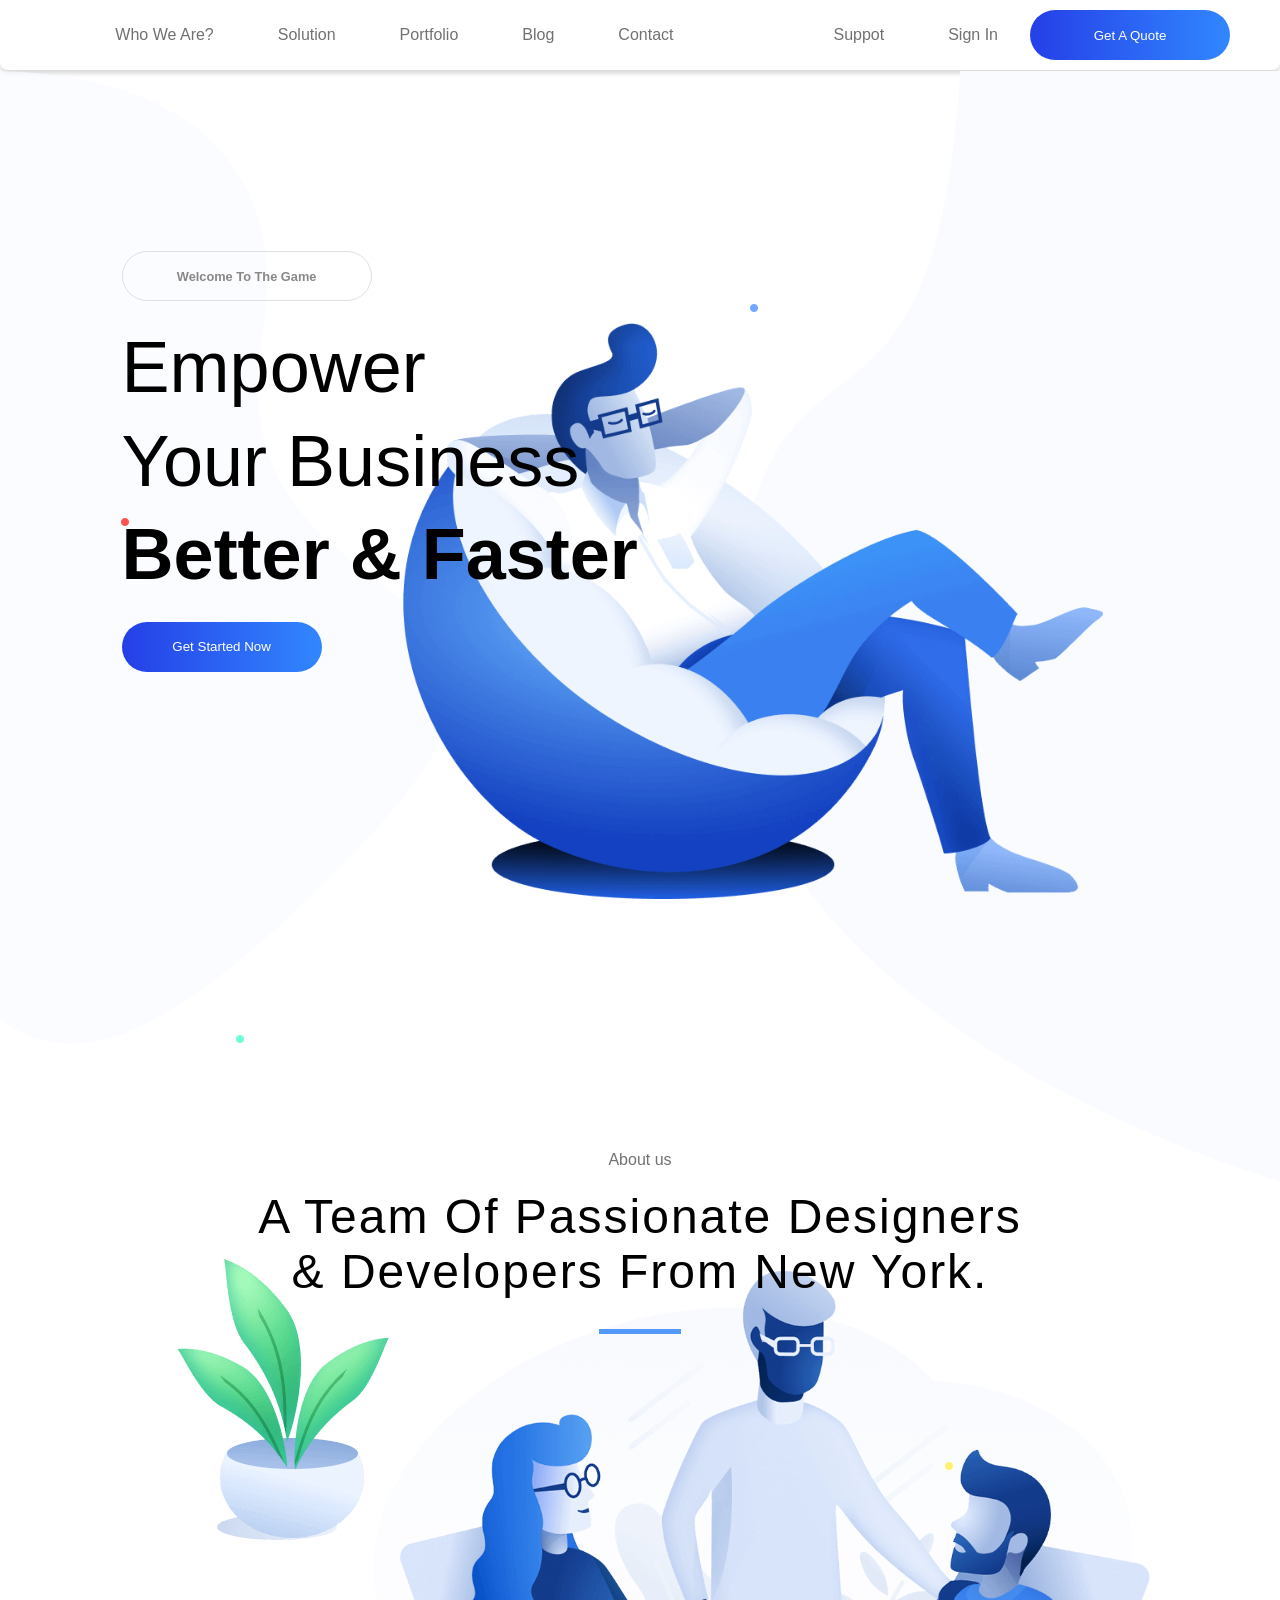
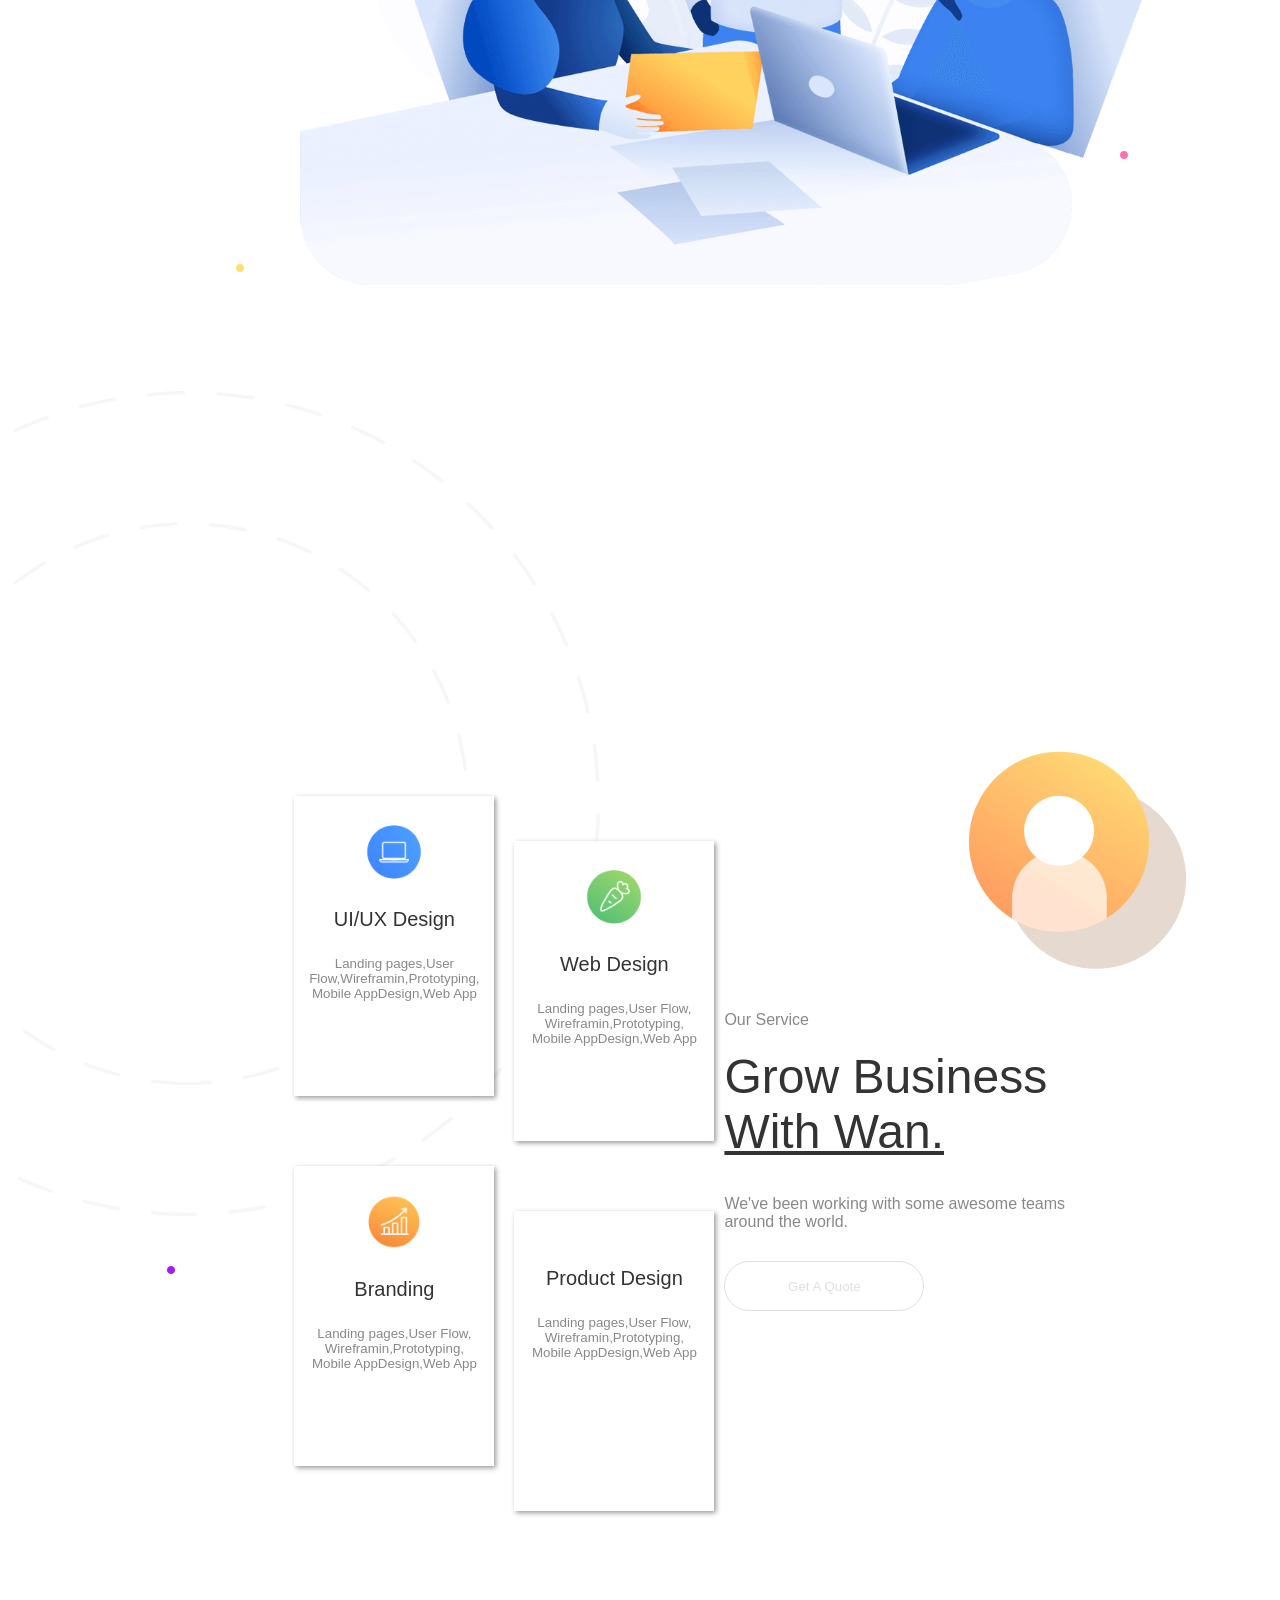
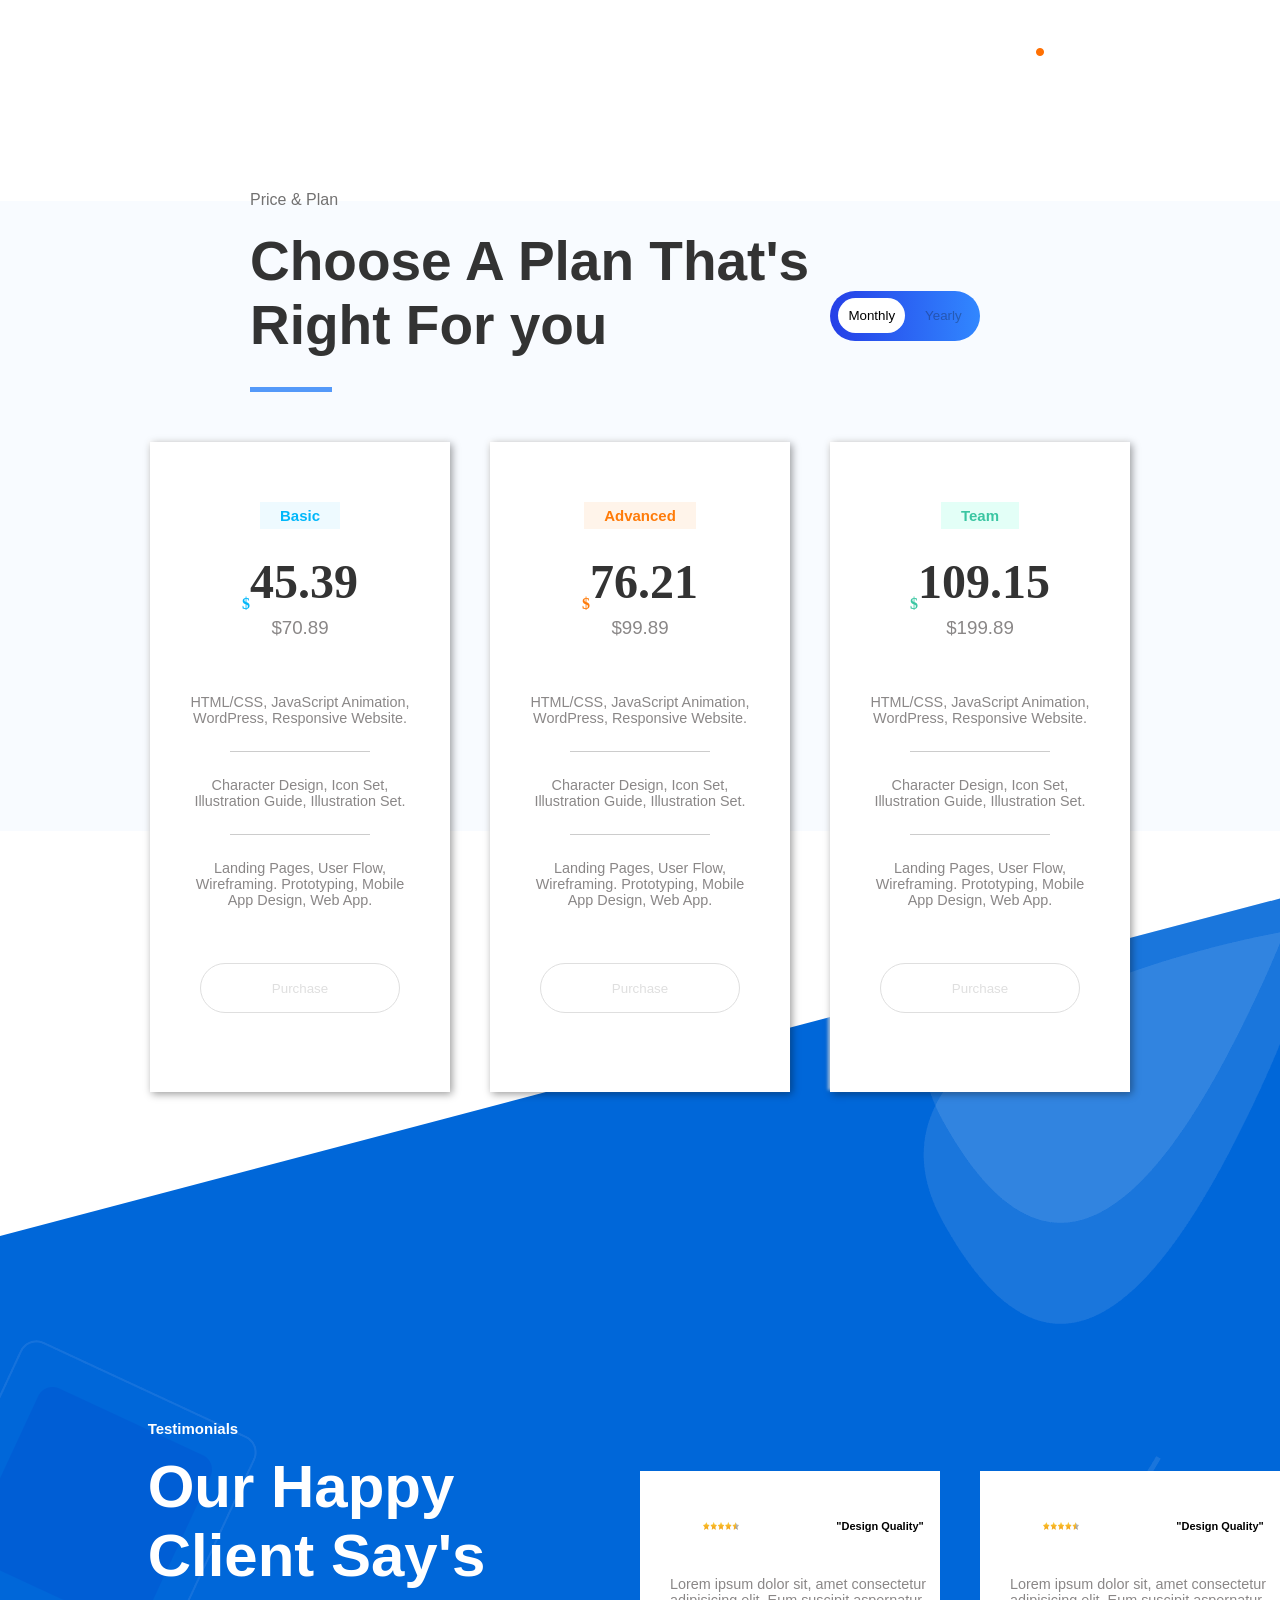
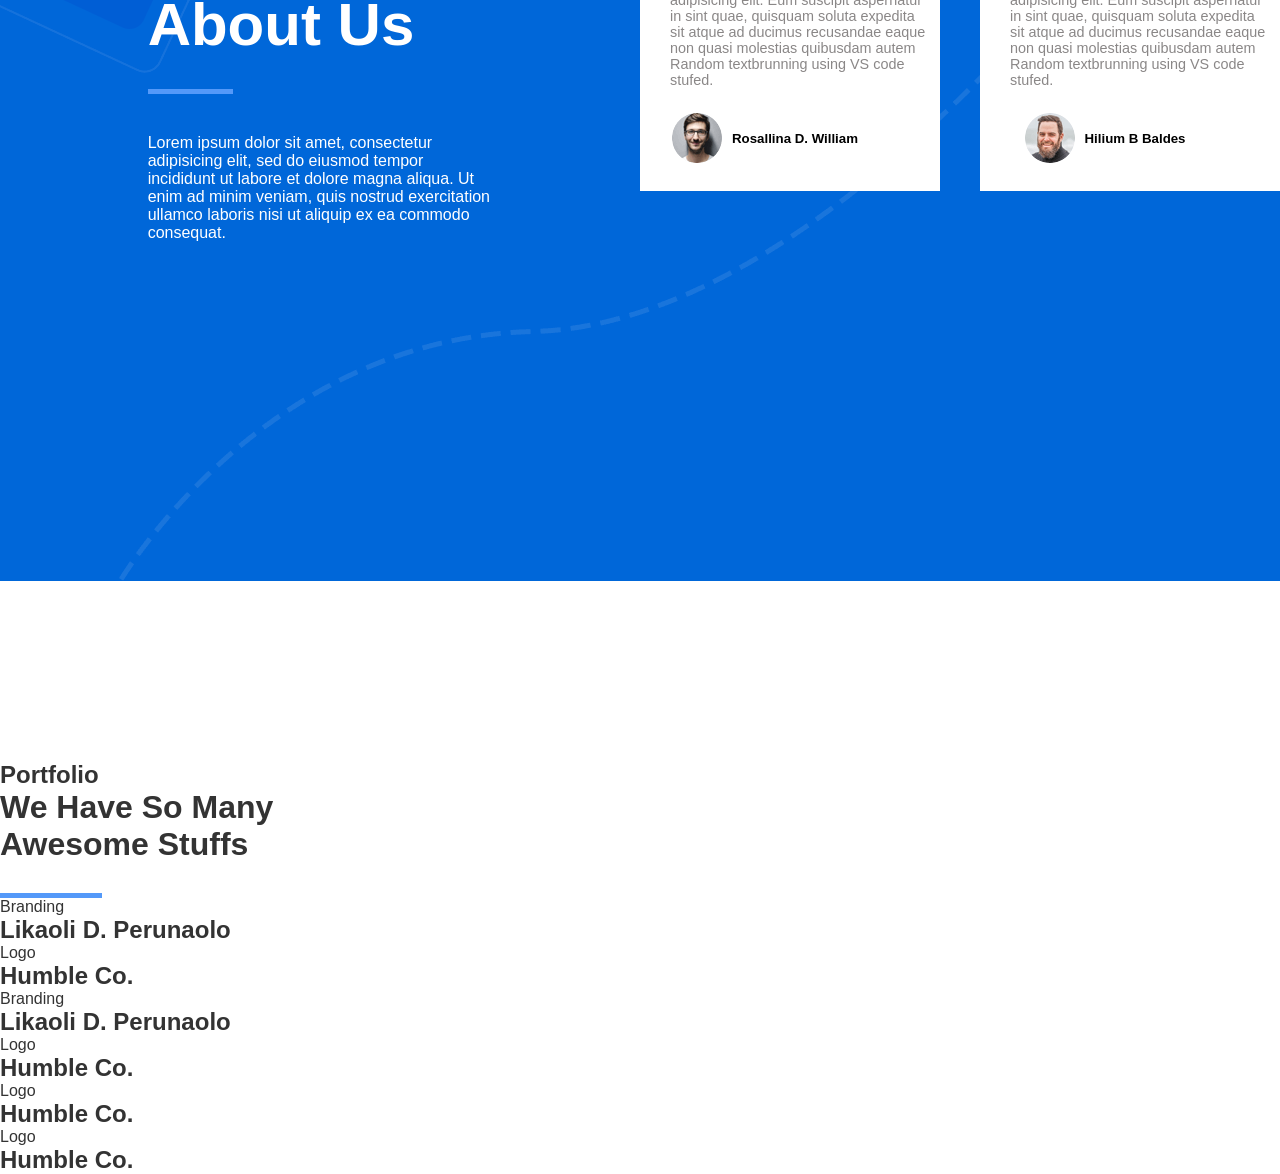
==== commit 069c4e3e: "start-of-portfolio" ====
--- a/intex.html
+++ b/intex.html
@@ -32,7 +32,7 @@
         </section>
         <section class="About">
           <p id="p-title">About us</p>
-          <h1 id="h1-title">A Team Of Pssionate Designers <br>& Developers From New York.</h1>
+          <h1 id="h1-title">A Team Of Passionate Designers <br>& Developers From New York.</h1>
           <div class="line">          </div>
         </section>
 
@@ -94,7 +94,7 @@
                 <p>Character Design, Icon Set, <br>Illustration Guide, Illustration Set.</p>
                 <hr>
                 <p>Landing Pages, User Flow, <br>Wireframing. Prototyping, Mobile <br>App Design, Web App.</p>
-                <button class="btn">Purchace</button>
+                <button class="btn">Purchase</button>
               </div>
               <div class="card advanced">
                 <h1>Advanced</h1>
@@ -105,7 +105,7 @@
                 <p>Character Design, Icon Set, <br>Illustration Guide, Illustration Set.</p>
                 <hr>
                 <p>Landing Pages, User Flow, <br>Wireframing. Prototyping, Mobile <br>App Design, Web App.</p>
-                <button class="btn">Purchace</button>
+                <button class="btn">Purchase</button>
               </div>
               <div class="card team">
                 <h1>Team</h1>
@@ -116,7 +116,7 @@
                 <p>Character Design, Icon Set, <br>Illustration Guide, Illustration Set.</p>
                 <hr>
                 <p>Landing Pages, User Flow, <br>Wireframing. Prototyping, Mobile <br>App Design, Web App.</p>
-                <button class="btn">Purchace</button>
+                <button class="btn">Purchase</button>
               </div>
             </div>
           </div>
@@ -163,8 +163,64 @@
             </div>
 
           </div>
-        </section>
-
       </section>
-</body>
+    </section>
+
+    <div class="Portfolio">
+      <div class="Portfolio-header">
+        <h2>Portfolio</h2>
+        <h1>We Have So Many <br>Awesome Stuffs</h1>
+        <div class="line">          </div>
+      </div>
+      <div class="Portfolio-cards">
+        <div class="Pf-card" style="--image:url(Assets/portfolio-1.jpg)">
+          <div class="text-section">
+            <div class="vert-line"></div>
+            <p>Branding</p>
+            <h2>Likaoli D. Perunaolo</h2>
+          </div>
+        </div>
+
+        <div class="Pf-card" style="--imge:url(Assets/portfolio-2.jpg)">
+          <div class="text-section">
+            <div class="vert-line"></div>
+            <p>Logo</p>
+            <h2>Humble Co.</h2>
+          </div>
+        </div>
+
+        <div class="Pf-card" style="--imge:url(Assets/portfolio-3.jpg)">
+          <div class="text-section">
+            <div class="vert-line"></div>
+            <p>Branding</p>
+            <h2>Likaoli D. Perunaolo</h2>
+          </div>
+        </div>
+
+        <div class="Pf-card" style="--imge:url(Assets/portfolio-4.jpg)">
+          <div class="text-section">
+            <div class="vert-line"></div>
+            <p>Logo</p>
+            <h2>Humble Co.</h2>
+          </div>
+        </div>
+
+        <div class="Pf-card" style="--imge:url(Assets/portfolio-5.jpg)">
+          <div class="text-section">
+            <div class="vert-line"></div>
+            <p>Logo</p>
+            <h2>Humble Co.</h2>
+          </div>
+        </div>
+
+        <div class="Pf-card" style="--imge:url(Assets/portfolio-6.jpg)"><div class="text-section">
+            <div class="vert-line"></div>
+            <p>Logo</p>
+            <h2>Humble Co.</h2>
+          </div>
+        </div>
+        
+      </div>
+    </div>
+  </body>
 </html>
--- a/style.css
+++ b/style.css
@@ -50,6 +50,8 @@
     background: linear-gradient(to right,#253fe7,#3187ff);
     border: none;
     cursor: pointer;
+    transition-timing-function: ease-in-out;
+    transition-duration: 0.28s;
 }
 .btn-primary:hover{
     scale: 1.1;
@@ -278,6 +280,9 @@
     border: 1px solid #dfdfdf;
     margin-top: 30px;
 }
+.btn:hover{
+
+}
 hr {
   border: none;
   border-top: 1px solid #ccc; 
@@ -394,11 +399,13 @@
     }
     .btn{
         margin-top: 50px;
-        transition: backgrround 0.3s,;
+        transition: background 0.3s,transform 0.5s, box-shadow 0.4s;
     }
     .btn:hover{
         color: #ffffff;
         background: linear-gradient(to right,#253fe7,#3187ff,#ddd);
+        transform: translateY(-10px);
+        box-shadow: 0px 4px 12px rgba(0, 0, 0, 0.4),-2px -2px 4px rgba(255, 255, 255, 0.7);
     }
     
     
@@ -512,3 +519,5 @@
     gap: 10px;
     margin-top: 20px;
 }
+
+.Portfo
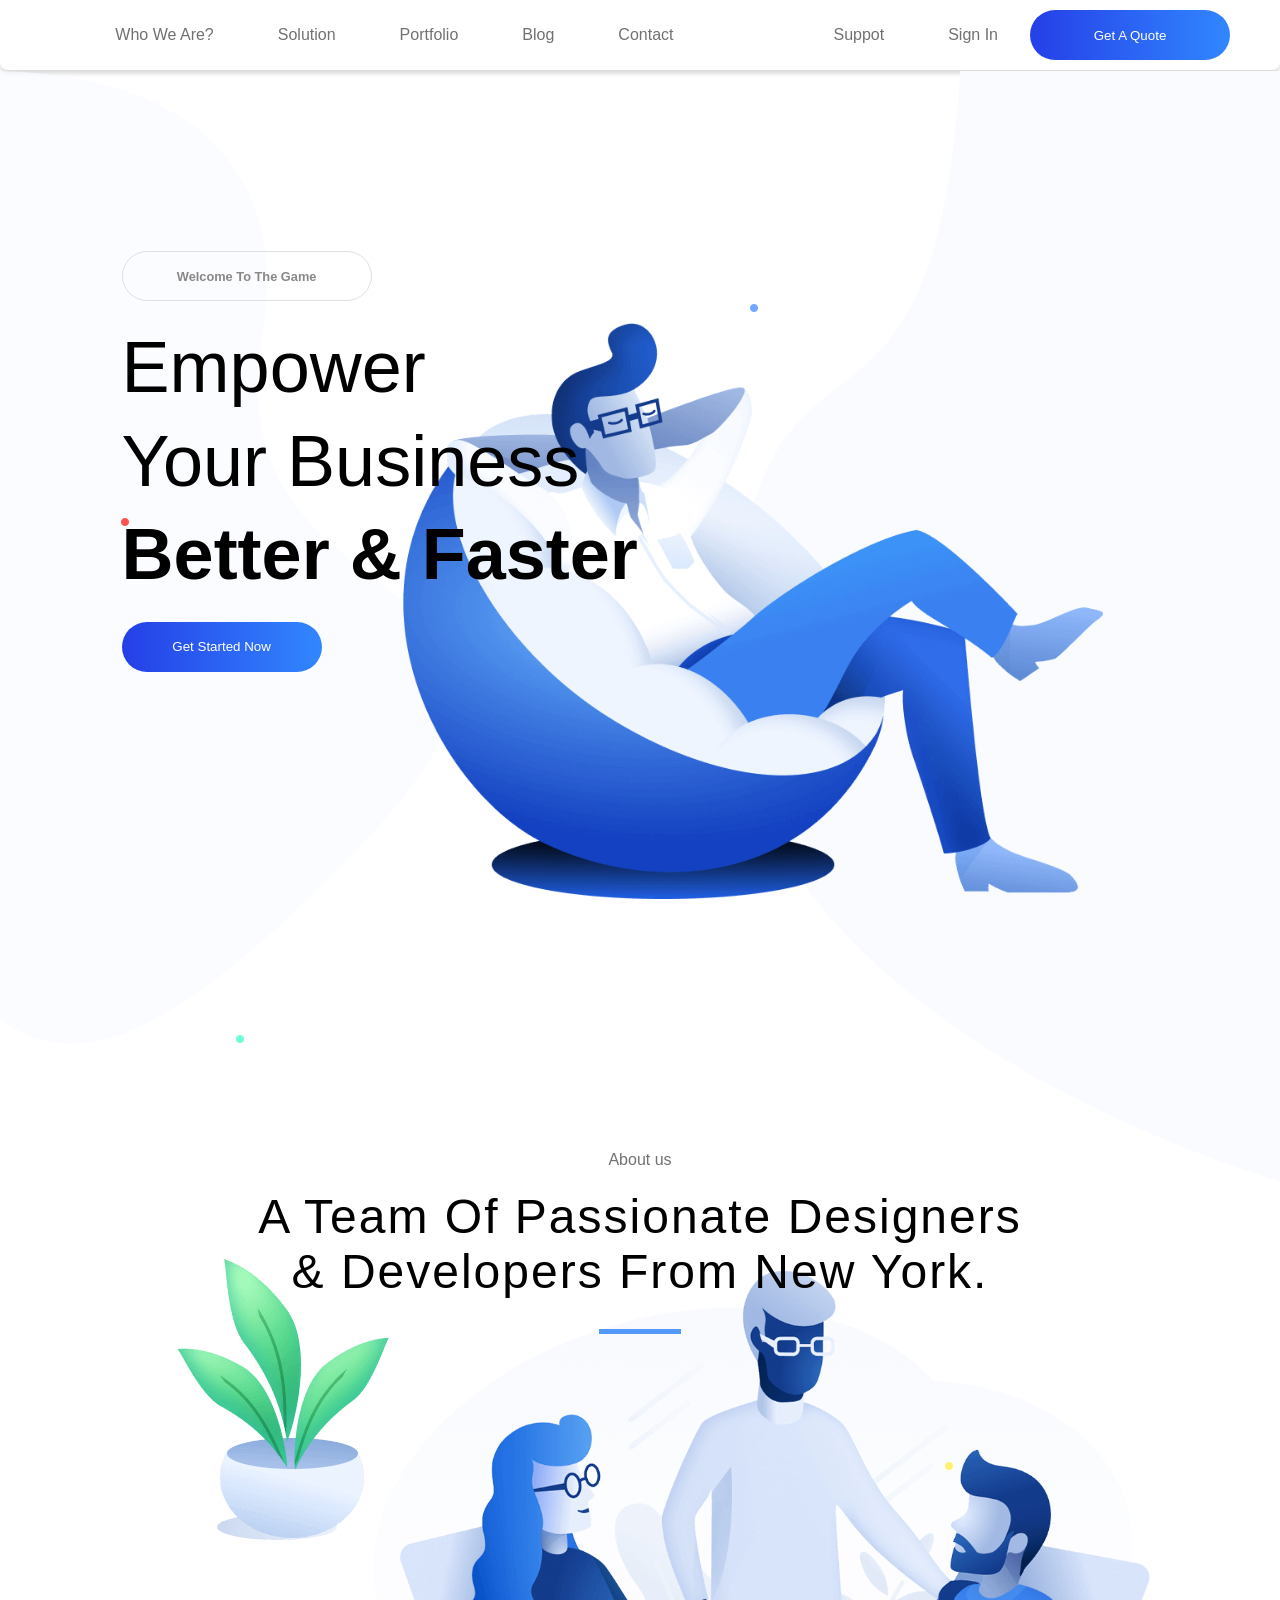
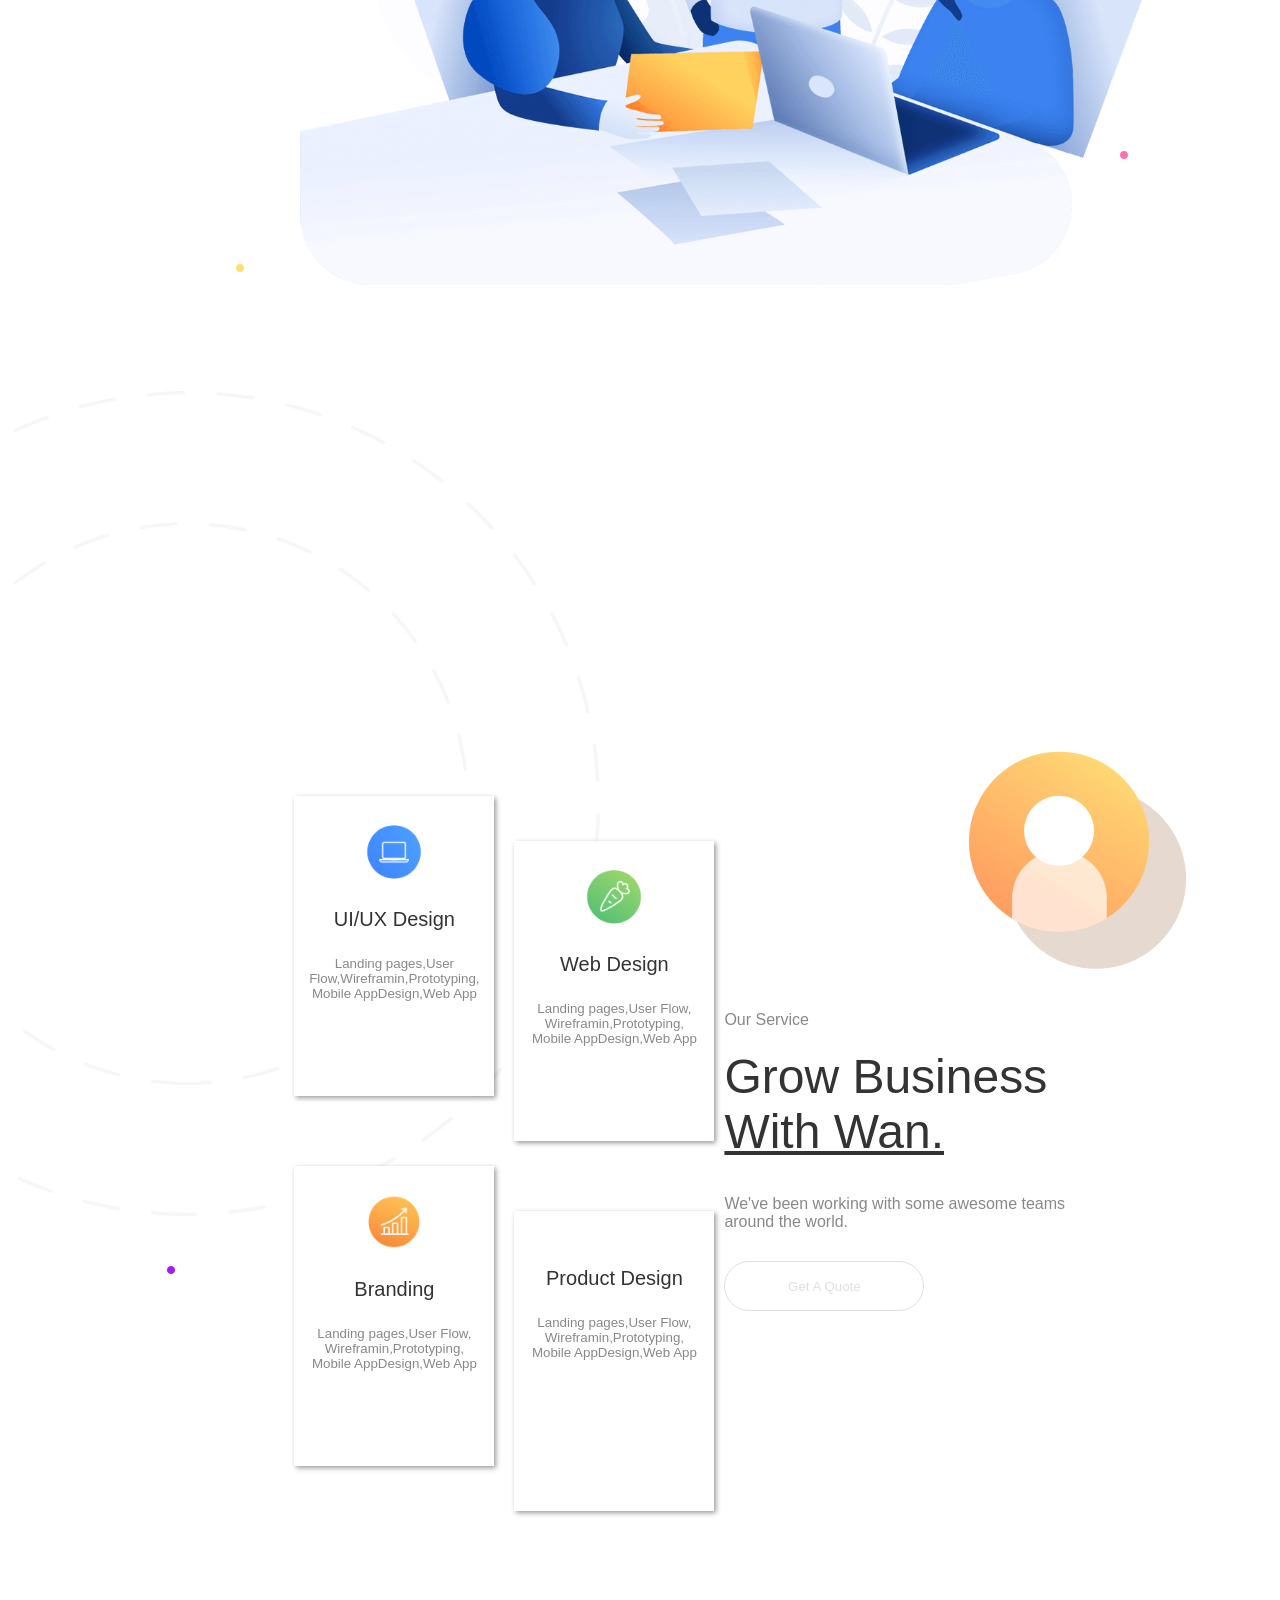
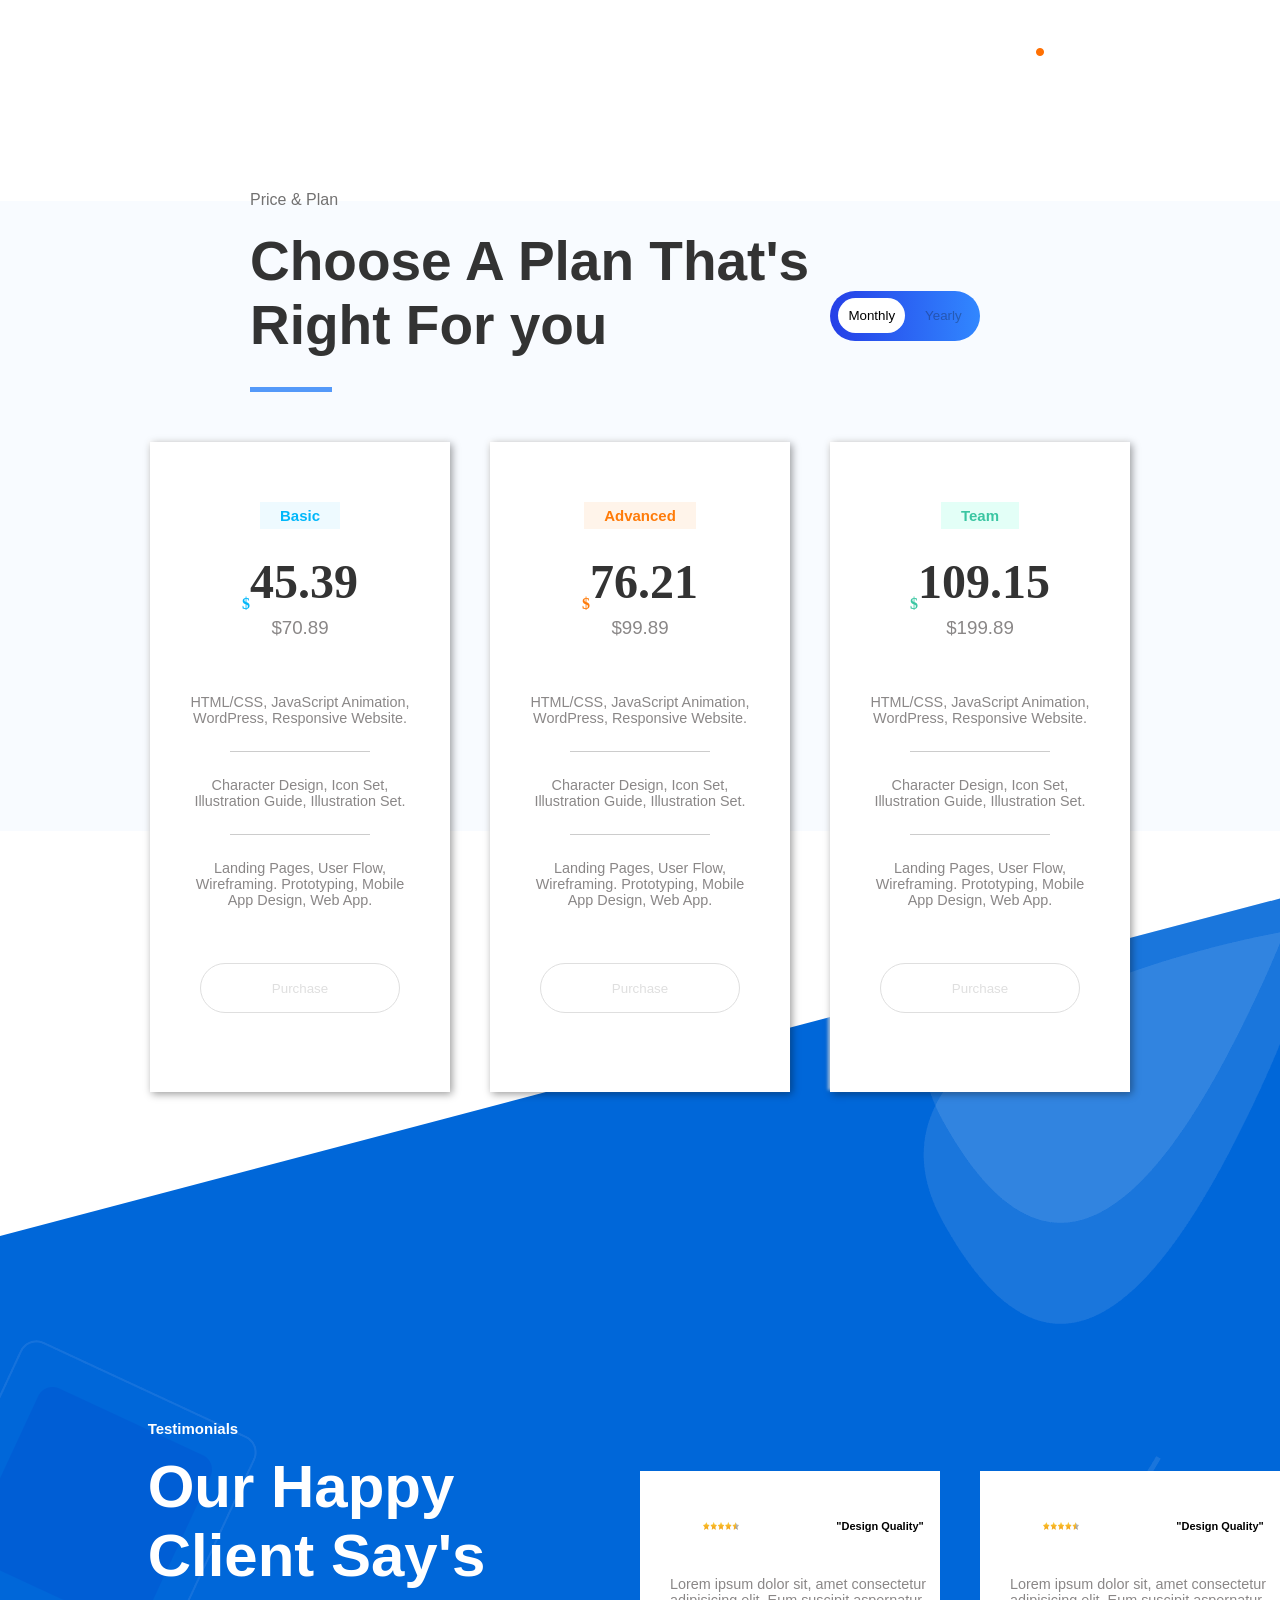
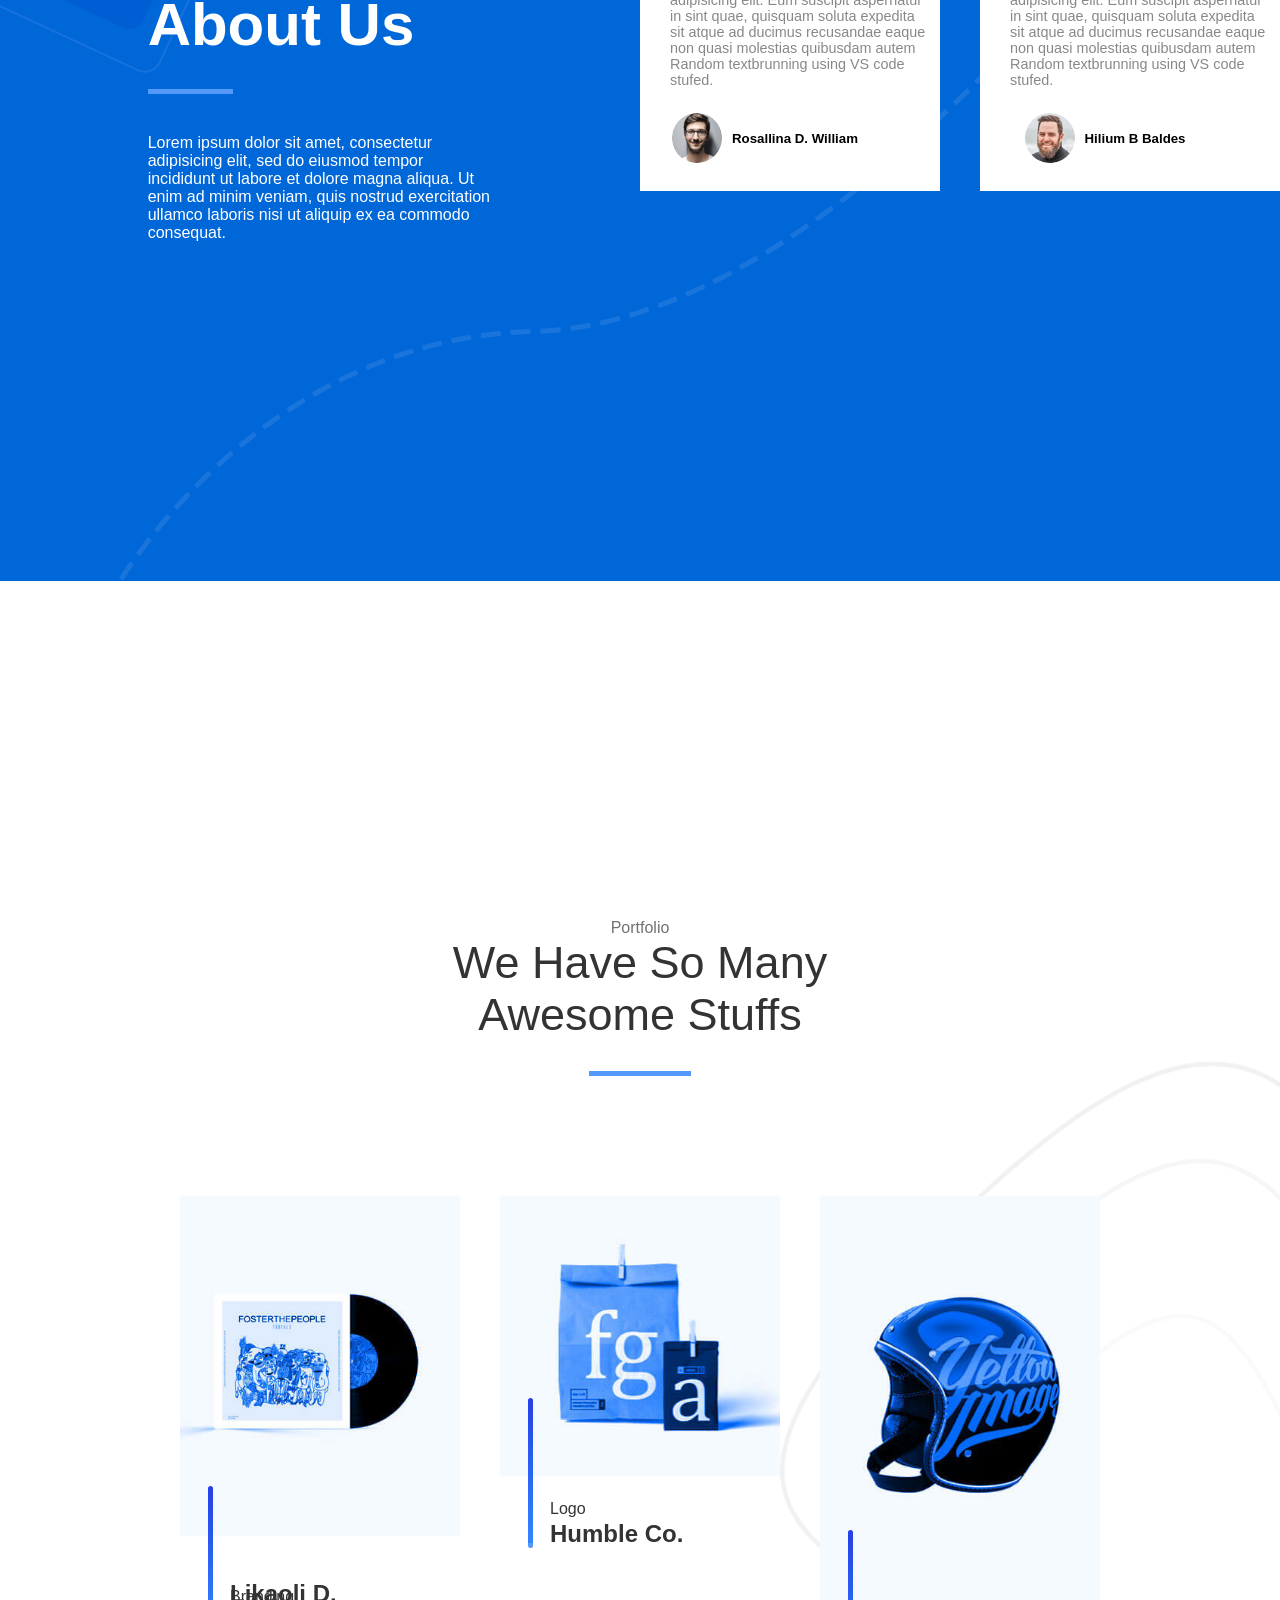
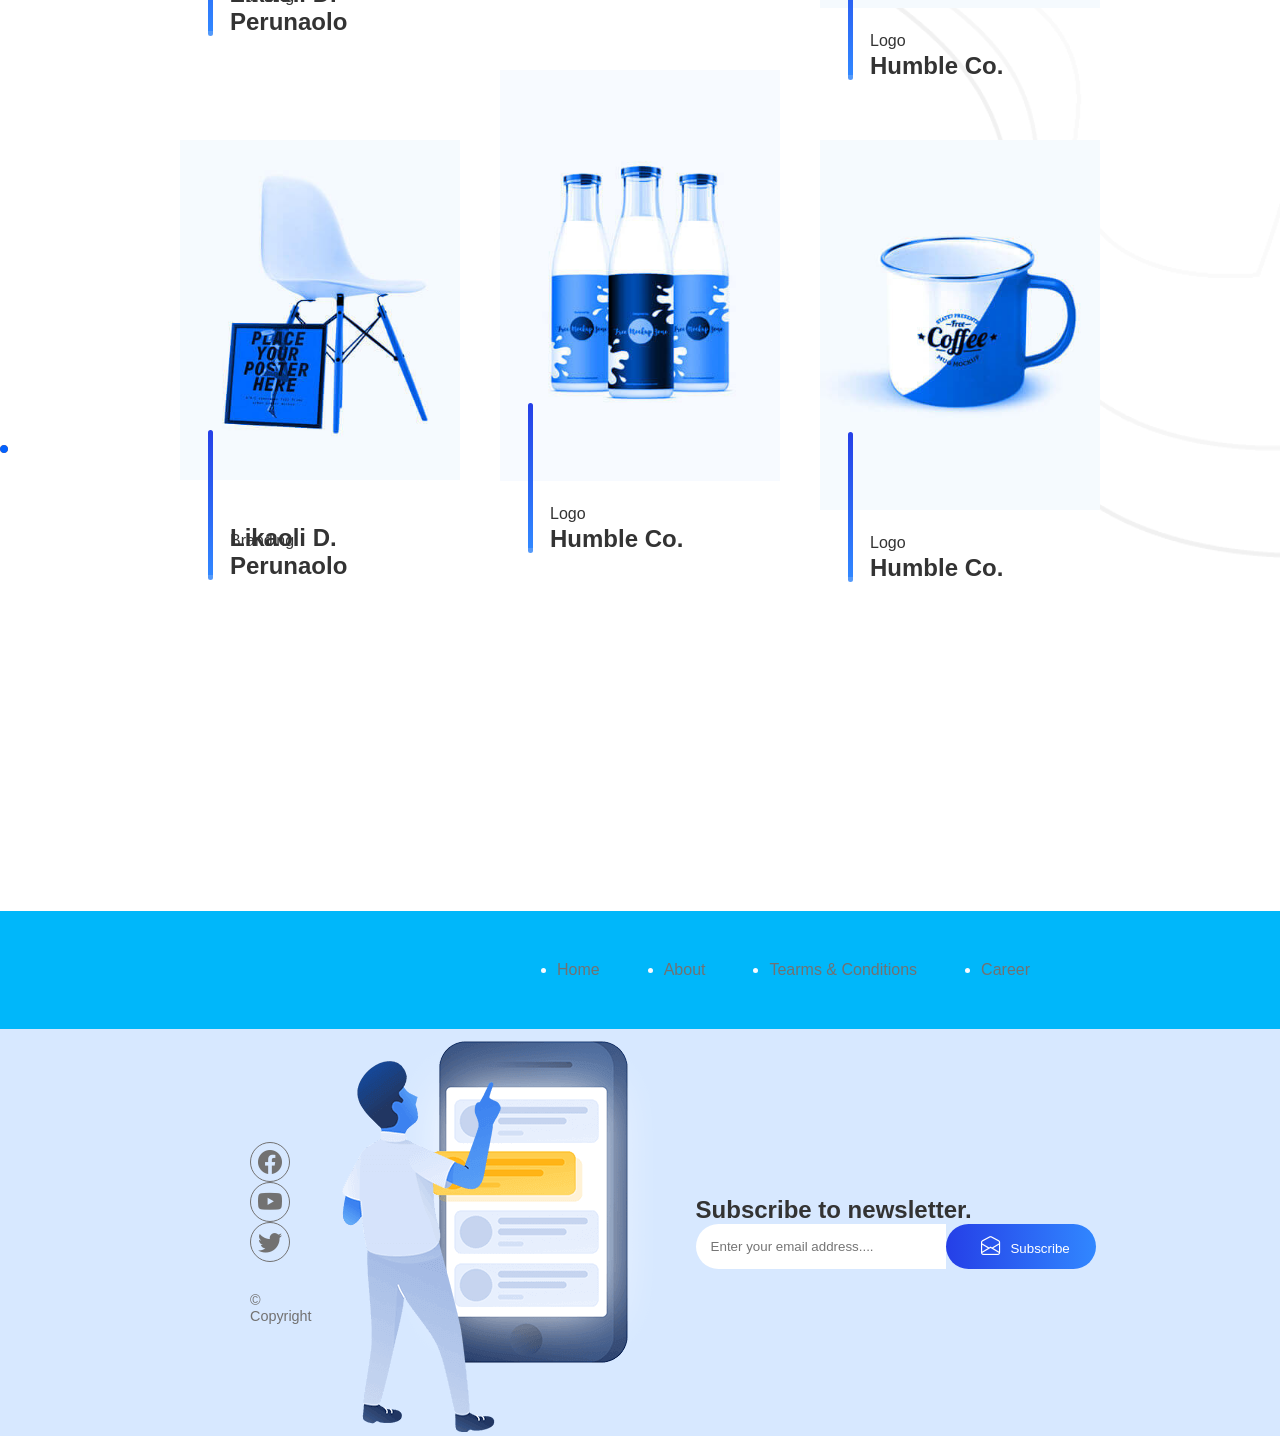
==== commit deedacfd: "Almost done" ====
--- a/intex.html
+++ b/intex.html
@@ -165,62 +165,107 @@
           </div>
       </section>
     </section>
-
-    <div class="Portfolio">
-      <div class="Portfolio-header">
-        <h2>Portfolio</h2>
-        <h1>We Have So Many <br>Awesome Stuffs</h1>
-        <div class="line">          </div>
+    <section class="Portfolio-Footer">
+      <div class="Portfolio">
+        <div class="Portfolio-header">
+          <p>Portfolio</p>
+          <h1>We Have So Many <br>Awesome Stuffs</h1>
+          <div class="line">          </div>
+        </div>
+        <div class="Portfolio-cards">
+          <div class="Pf-card">
+            <img src="Assets/portfolio-1.jpg" alt="">
+            <div class="text-section">
+              <div class="line vert">          </div>
+              <p>Branding</p>
+              <h2>Likaoli D. Perunaolo</h2>
+            </div>
+          </div>
+
+          <div class="Pf-card">
+            <img src="Assets/portfolio-2.jpg" alt="">
+            <div class="text-section">
+              <div class="line vert">          </div>
+              <p>Logo</p>
+              <h2>Humble Co.</h2>
+            </div>
+          </div>
+
+          <div class="Pf-card">
+            <img src="Assets/portfolio-3.jpg" alt="">
+            <div class="text-section">
+              <div class="line vert">          </div>
+              <p>Logo</p>
+              <h2>Humble Co.</h2>
+            </div>
+          </div>
+
+          <div class="Pf-card">
+            <img src="Assets/portfolio-4.jpg" alt="">
+            <div class="text-section">
+              <div class="line vert">          </div>
+              <p>Branding</p>
+              <h2>Likaoli D. Perunaolo</h2>
+            </div>
+          </div>
+
+          <div class="Pf-card">
+            <img src="Assets/portfolio-5.jpg" alt="">
+            <div class="text-section">
+              <div class="line vert">          </div>
+              <p>Logo</p>
+              <h2>Humble Co.</h2>
+            </div>
+          </div>
+
+          <div class="Pf-card">
+            <img src="Assets/portfolio-6.jpg" alt="">
+            <div class="text-section">
+              <div class="line vert">          </div>
+              <p>Logo</p>
+              <h2>Humble Co.</h2>
+            </div>
+          </div>
+
+        </div>
       </div>
-      <div class="Portfolio-cards">
-        <div class="Pf-card" style="--image:url(Assets/portfolio-1.jpg)">
-          <div class="text-section">
-            <div class="vert-line"></div>
-            <p>Branding</p>
-            <h2>Likaoli D. Perunaolo</h2>
+      <footer class="footer">
+        <div class="footer-nav">
+              <ul>
+                <li><a href="#">Home</a></li>
+                <li><a href="#">About</a></li>
+                <li><a href="#">Tearms & Conditions</a></li>
+                <li><a href="#">Career</a></li>
+              </ul>
+            </div>
+        <div class="footer-condainer">
+          <div class="footer-left">
+           
+            <div class="social-icon">
+              <a href="#" class="bi bi-facebook"></a>
+              <a href="#" class="bi bi-youtube"></a>
+              <a href="#" class="bi bi-twitter"></a>
+            </div>
+            <p>© Copyright</p>
+          </div>
+          <div class="footer-banner">
+             <img src="Assets/footer-banner.png" alt="footer-banner">
+          </div>
+
+          <div class="footer-right">
+            
+            <div class="news-letter">
+              <h2>Subscribe to newsletter.</h2>
+              <form>
+                <input type="email" placeholder="Enter your email address....">
+                <button type="submit"><a href="none" class="bi bi-envelope-open"></a>Subscribe</button>
+              </form>
+            </div>
           </div>
         </div>
-
-        <div class="Pf-card" style="--imge:url(Assets/portfolio-2.jpg)">
-          <div class="text-section">
-            <div class="vert-line"></div>
-            <p>Logo</p>
-            <h2>Humble Co.</h2>
-          </div>
-        </div>
-
-        <div class="Pf-card" style="--imge:url(Assets/portfolio-3.jpg)">
-          <div class="text-section">
-            <div class="vert-line"></div>
-            <p>Branding</p>
-            <h2>Likaoli D. Perunaolo</h2>
-          </div>
-        </div>
-
-        <div class="Pf-card" style="--imge:url(Assets/portfolio-4.jpg)">
-          <div class="text-section">
-            <div class="vert-line"></div>
-            <p>Logo</p>
-            <h2>Humble Co.</h2>
-          </div>
-        </div>
-
-        <div class="Pf-card" style="--imge:url(Assets/portfolio-5.jpg)">
-          <div class="text-section">
-            <div class="vert-line"></div>
-            <p>Logo</p>
-            <h2>Humble Co.</h2>
-          </div>
-        </div>
-
-        <div class="Pf-card" style="--imge:url(Assets/portfolio-6.jpg)"><div class="text-section">
-            <div class="vert-line"></div>
-            <p>Logo</p>
-            <h2>Humble Co.</h2>
-          </div>
-        </div>
+      </footer>
         
-      </div>
-    </div>
+    
+    </section>
   </body>
 </html>
--- a/style.css
+++ b/style.css
@@ -1,3 +1,4 @@
+@import url("https://cdn.jsdelivr.net/npm/bootstrap-icons@1.11.3/font/bootstrap-icons.min.css");
 *{
     margin: 0;
     padding: 0;
@@ -157,6 +158,7 @@
     margin-top: 30px;
     border-bottom: 5px solid #5499f9 ;
     width: 8%;
+    height: 1px;
 }
 .Service-Growth-Wrap{
     margin-top: 250px;
@@ -519,5 +521,199 @@
     gap: 10px;
     margin-top: 20px;
 }
-
-.Portfo
+.Portfolio-Footer{
+    width: 100%;
+    padding: 0;
+    background-image: url(Assets/portfolio-leaf-banner.png),
+                      url(Assets/portfolio-left-center-dot.png),
+                      url(Assets/portfolio-right-banner.png),
+                      url(Assets/portfolio-right-bottom-dot.png),
+                      url(Assets/portfolio-right-dot.png)  ;
+    background-repeat: no-repeat;
+    background-size: 200px,auto, 500px, auto, auto;
+    background-position: 200px -50%,left,top right ;
+}
+
+.Portfolio{
+    width: 100%;
+    height: 100vh;
+    margin-top: 300px;
+    margin-bottom: 250px;
+    padding-top: 120px;
+    display: flex;
+    flex-direction: column;
+    align-items: center;
+    justify-content: center;
+    overflow-y: visible;
+    
+}
+.Portfolio-header{
+     width: 100%;
+    display: flex;
+    flex-direction: column;
+    align-items: center;
+    justify-items: center;
+    text-align: center;
+    p{ color: #727171; }
+    h1{
+        font-size: 45px;
+        font-weight: 500;
+    }
+
+}
+.Portfolio-cards{
+    height: auto;
+     width: 100%;
+     margin-top: 120px;
+    display: grid;
+    grid-template-columns: repeat(3,1fr);
+    justify-content: center;
+    align-items: start;
+    padding: 0% 180px;
+    gap: 60px 40px;
+    border: none;
+    
+}
+.Pf-card{
+    background-color: transparent;
+    overflow: hidden;
+   
+}
+.text-section{
+    position: relative;
+    margin-top: 40px;
+    text-align: left;
+    display: flex;
+    align-items: flex-start;
+    padding-left:50px;
+    p{
+        position: absolute;
+        bottom: 30px;
+    }
+    
+}
+.Pf-card img{
+    width: 100%;
+    height: auto;
+}
+.vert{
+    height: 150px;
+    width: 5px;
+    border-radius: 10px;
+    background: linear-gradient(180deg,#253fe7,#3187ff);
+    overflow: visible;
+    position: absolute;
+    left: 10%;
+    bottom: 0;
+}
+.Pf-card:nth-child(5){
+    --shift:-70px;
+    transform: translateY(var(--shift) );
+}
+.footer{
+    width: 100vw;
+    height: auto;
+    /* background: linear-gradient(to bottom,#f8fbff,#ecf4ff); */
+    padding: 150px 150px 0px 150px;
+    margin-top: 400px;
+    display: flex;
+    flex-direction: column;
+    align-items: center;
+    justify-content: center;
+
+
+}
+.footer-condainer{
+    width: 100vw;
+    display: flex;
+    align-items: center;
+    justify-content: space-between;
+    padding-left: 250px;
+    padding-right: 250px;
+    gap: 30px;
+    background: #d7e8ff;
+
+}
+.footer-left{
+    height: auto;
+    display: flex;
+    flex-direction: column;
+    justify-content: flex-end;
+    gap: 30px;
+
+}
+.social-icon a{
+    display: inline-flex;
+    justify-content: center;
+    align-items: center;
+    gap: 20px;
+    font-size: 1.5rem;
+    color: #727171;
+    padding: 10px;
+    border: 1px solid #727171;
+    width: 40px;
+    height: 40px;
+    border-radius: 50px;
+    text-decoration: none;
+}
+.footer-left p{
+    color: #727171;
+    font-size: 0.9rem;
+
+}
+.footer-right{
+    display: flex;
+    flex-direction: column;
+    align-items: flex-start;
+    justify-content: flex-end;
+    
+}
+.footer-nav{
+    width: 100vw;
+    color: #f8fbff;
+    display: flex;
+    justify-content: flex-end;
+    align-content: center;
+    padding: 50px;
+    padding-right: 250px;
+    
+    background: #00b7fa;
+
+}
+form{
+    display: inline-flex;
+
+}
+.news-letter{
+    
+    input{
+        width: 250px;
+        padding: 15px;
+        border: none;
+        border-top-left-radius: 50px;
+        border-bottom-left-radius: 50px;
+        background: #fff;
+        color: #727171;
+    }
+    button{
+        width: 150px;
+        border-radius: 50px;
+        text-align: center;
+        background: linear-gradient(to right,#253fe7,#3187ff);
+        border: none;
+        color: #fff;
+        overflow-x: visible;
+        
+        
+    }
+    a{
+    font-size: 1.2rem;
+    color: #ffffff;
+    padding: 10px;
+    width: 40px;
+    height: 40px;
+    border-radius: 50px;
+    text-decoration: none;
+    }
+}
+
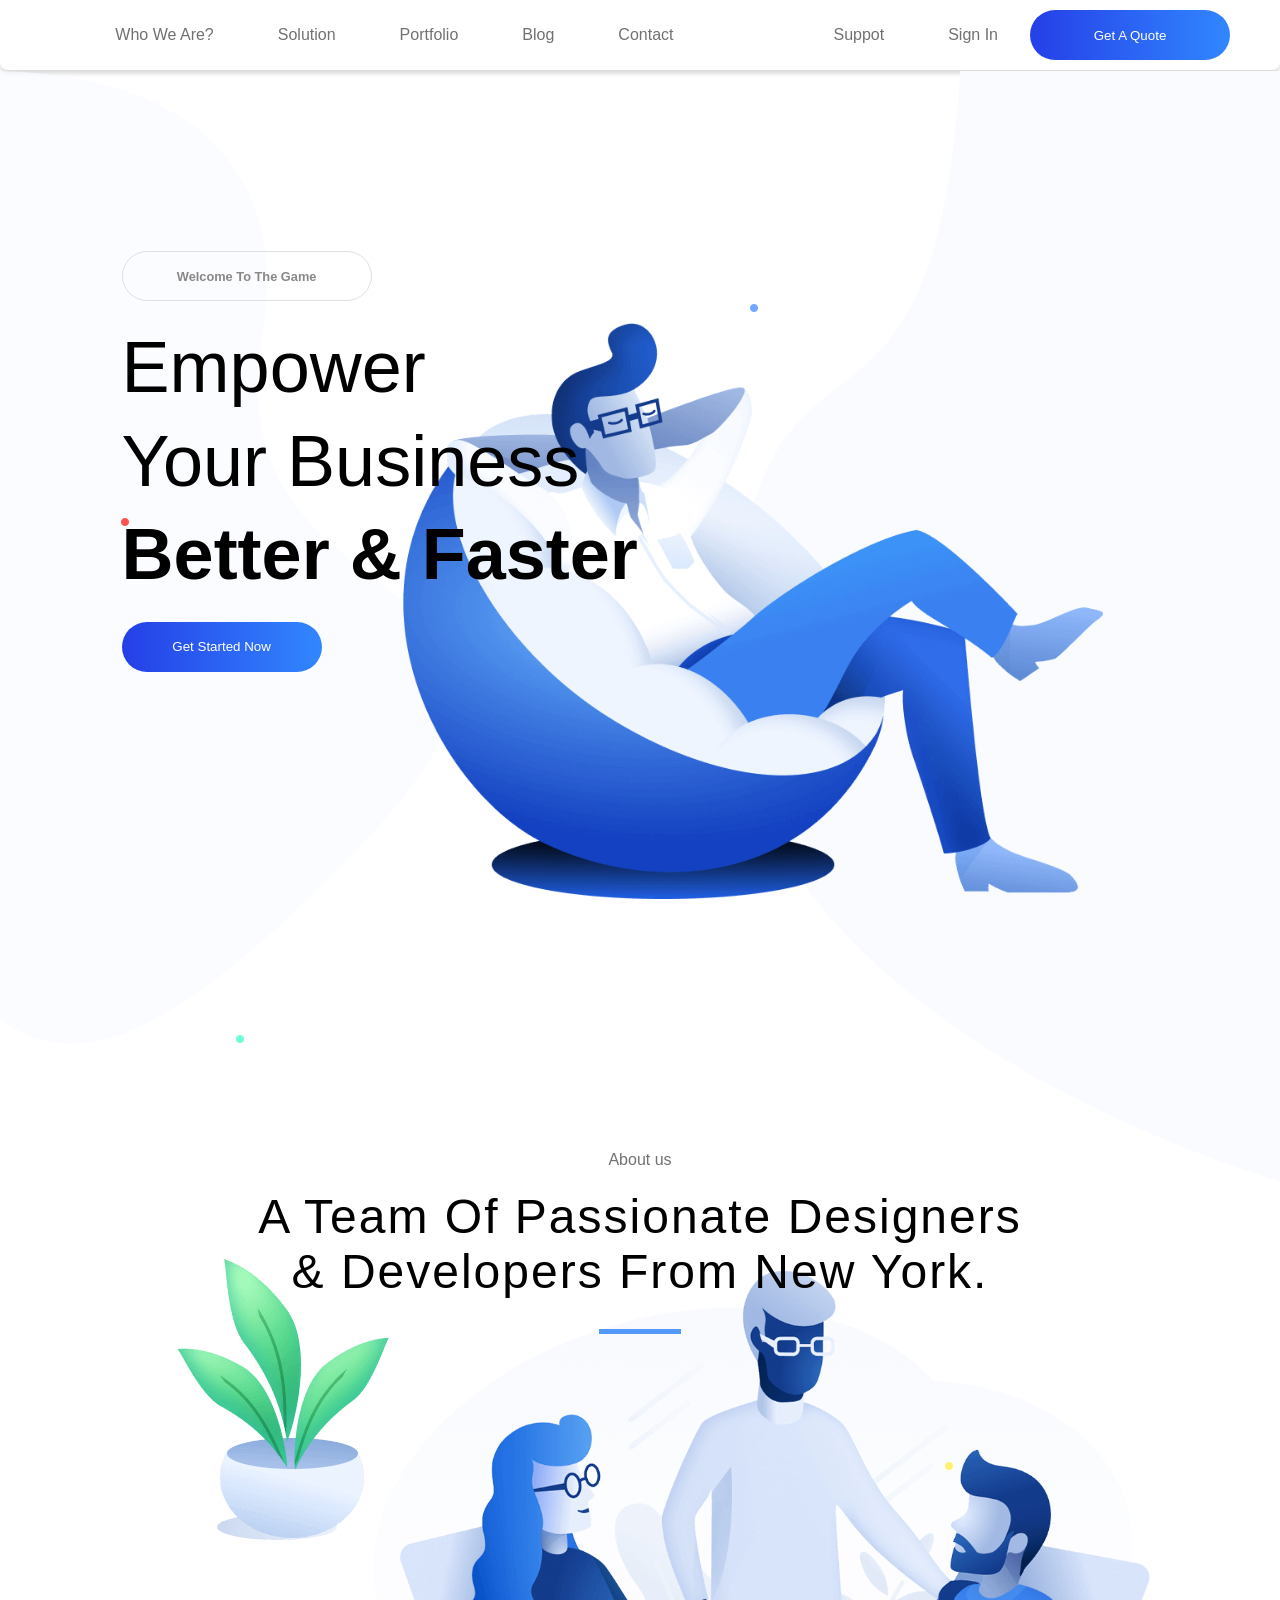
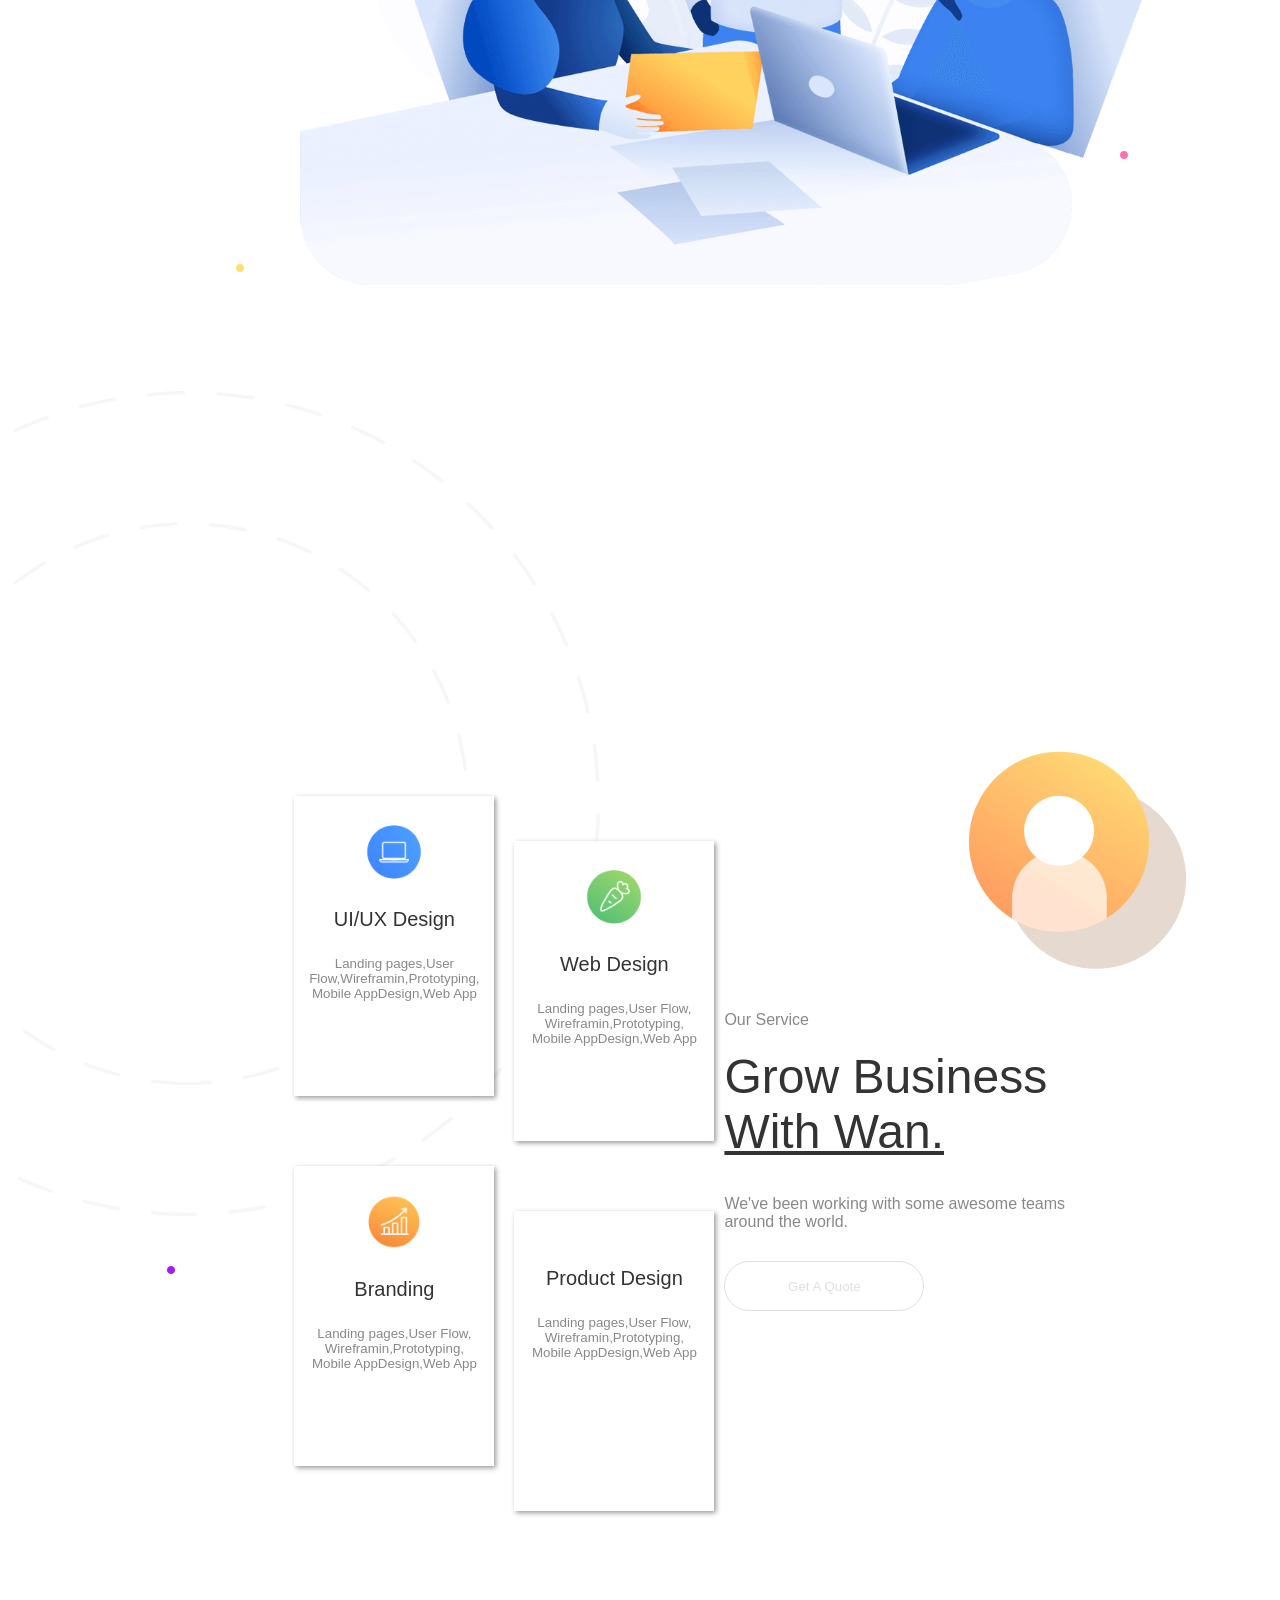
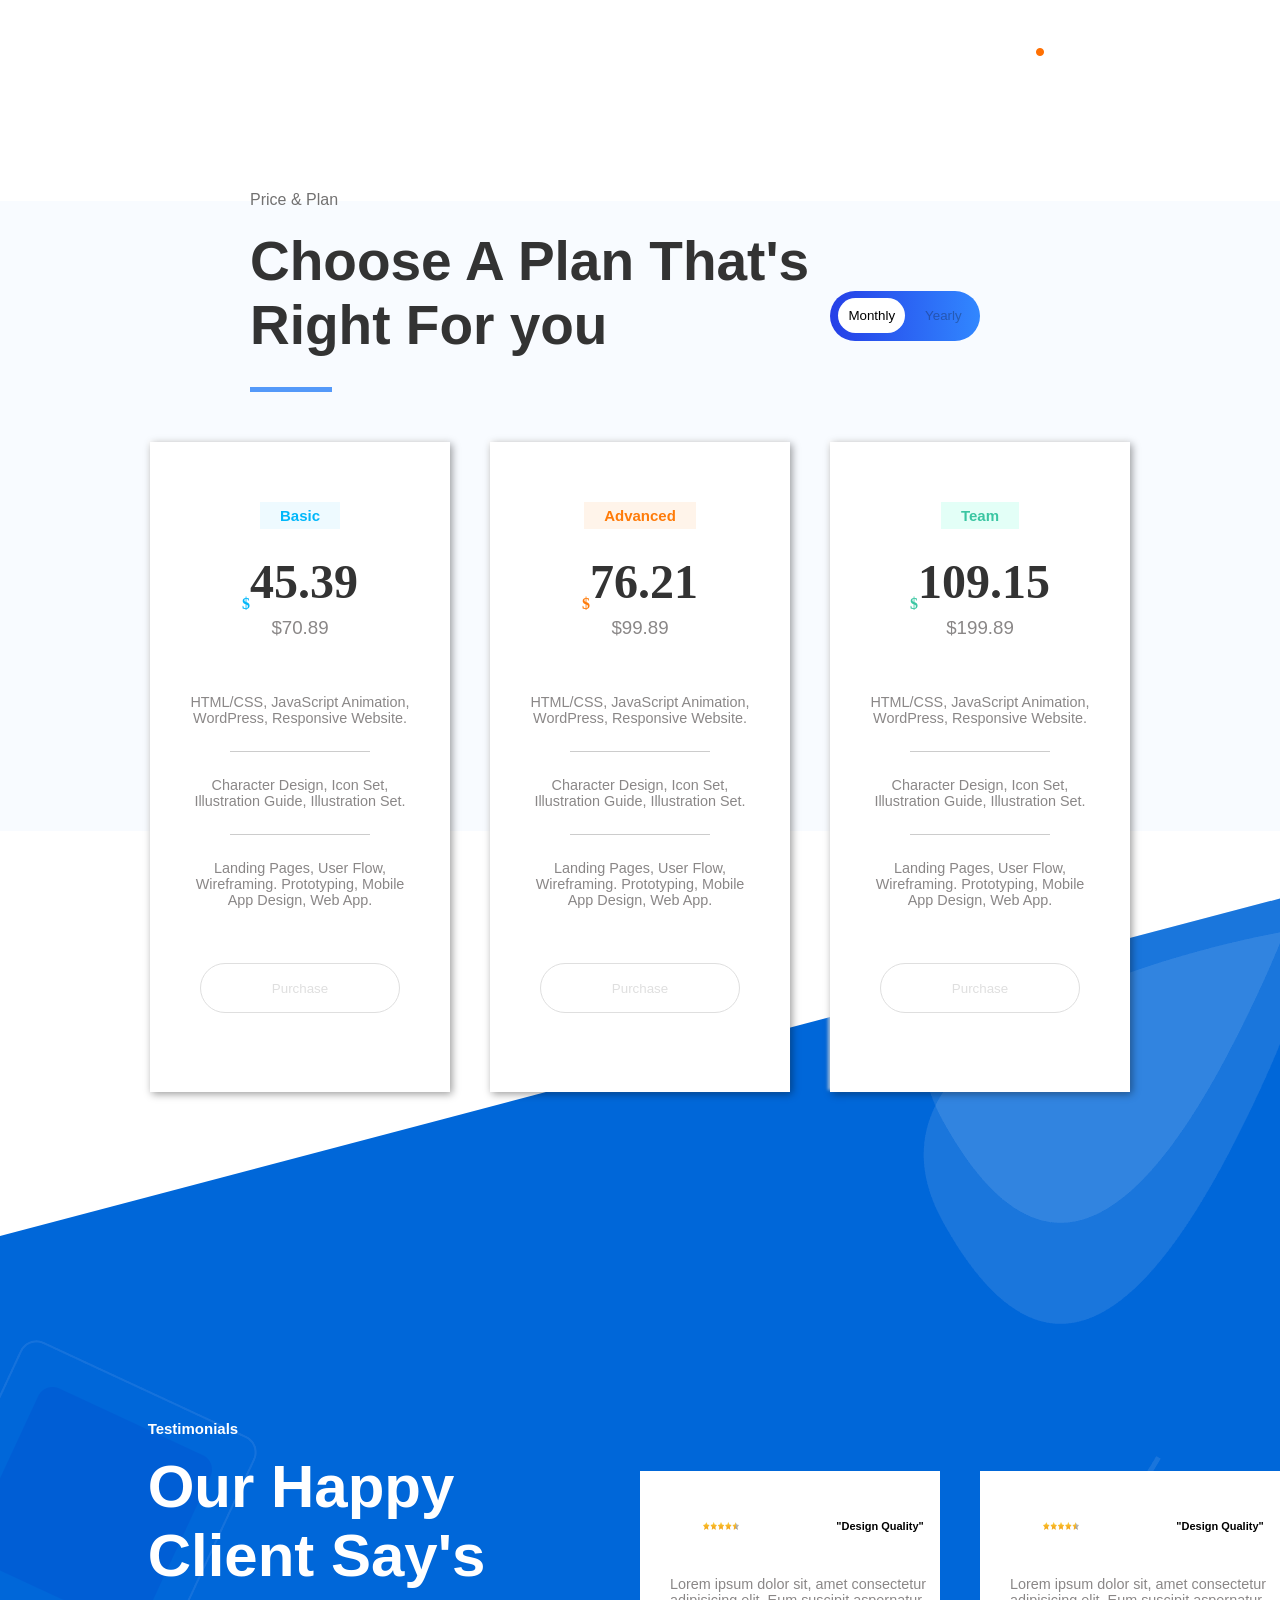
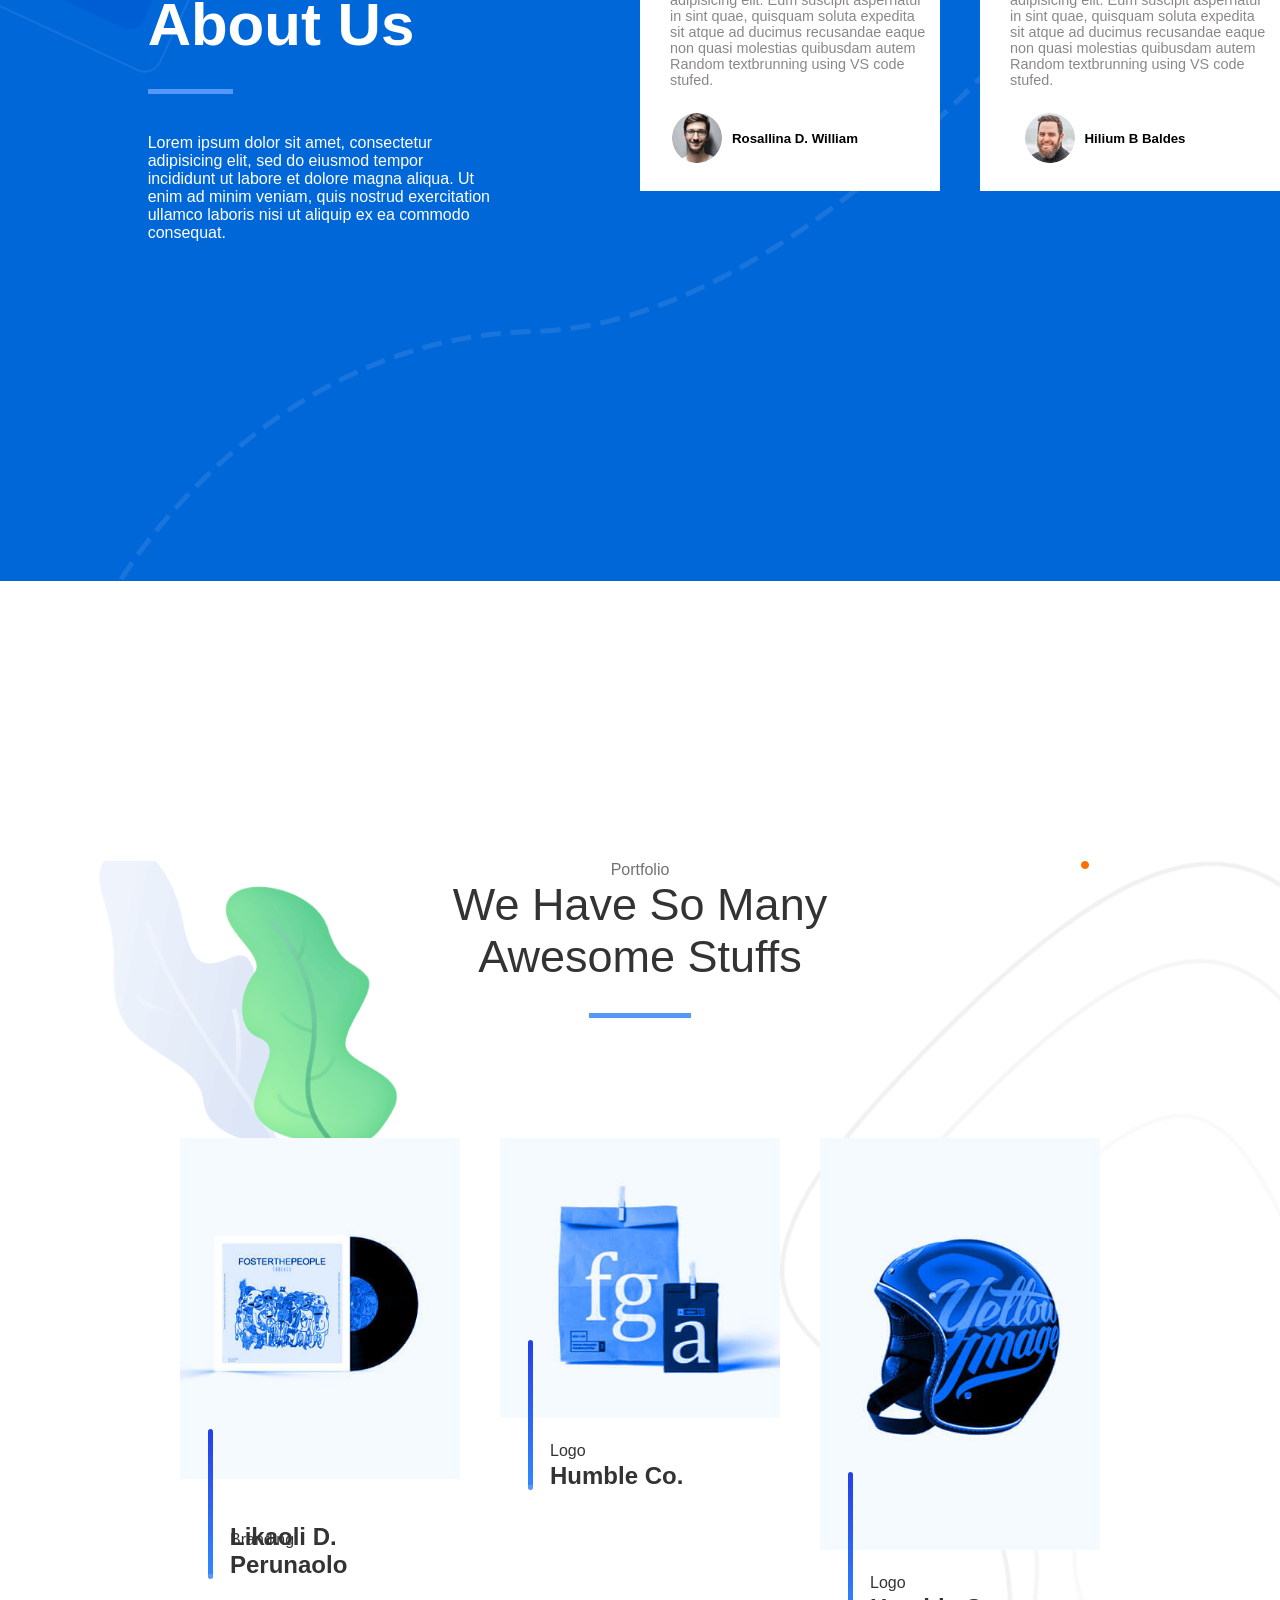
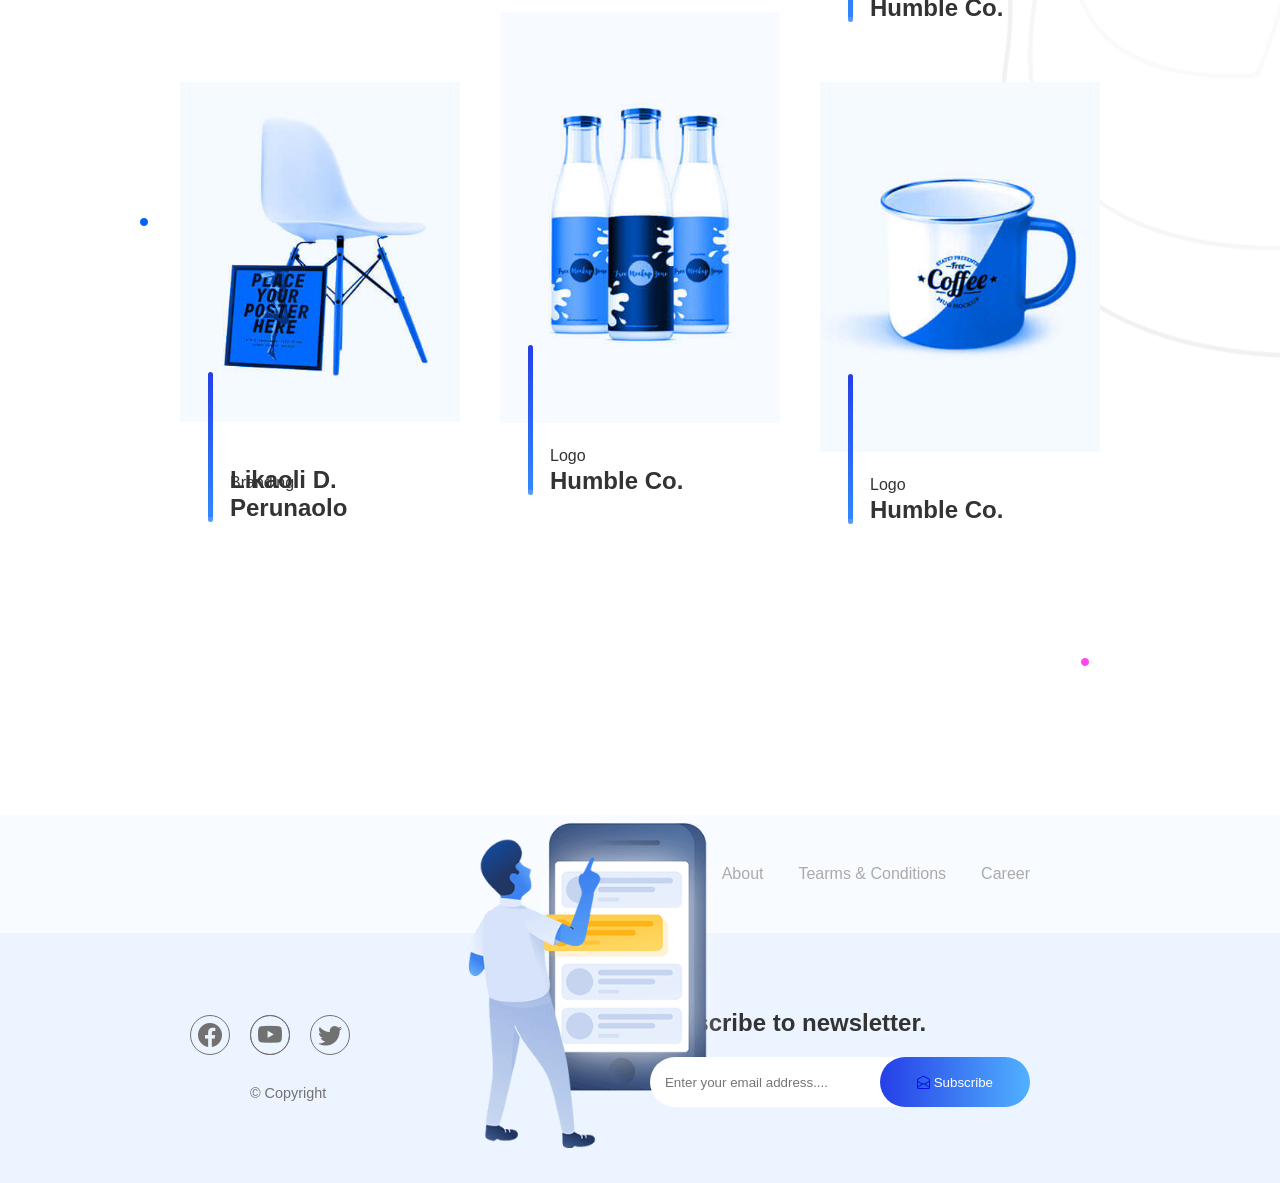
==== commit b8157eab: "Desktop-view-completed" ====
--- a/intex.html
+++ b/intex.html
@@ -7,7 +7,7 @@
     <title>Home</title>
 </head>
 <body>
-     <header>
+    <header>
       <nav class="navbar">
         <ul type="none">
           <li><a href="">Who We Are?</a></li>
@@ -23,8 +23,8 @@
         </ul>
       </nav>
       <button class="btn-primary">Get A Quote</button>
-     </header>
-     <section class="hero-wrapper">
+    </header>
+    <section class="hero-wrapper">
        <section class="hero">
           <button class="btn-one">Welcome To The Game</button>
           <p id="hero-main">Empower<br>Your Business <br><strong>Better & Faster</strong></p>
@@ -71,9 +71,9 @@
            
           </section>
 
-        </section>
-
-        <section class="Price-Testimonials-Container">
+      </section>
+
+      <section class="Price-Testimonials-Container">
           <div class="Price">
             <div class="header">
               <p id="p-title">Price & Plan</p>
@@ -258,7 +258,7 @@
               <h2>Subscribe to newsletter.</h2>
               <form>
                 <input type="email" placeholder="Enter your email address....">
-                <button type="submit"><a href="none" class="bi bi-envelope-open"></a>Subscribe</button>
+                <button type="submit"><a href="none" class="bi bi-envelope-open"></a>  Subscribe</button>
               </form>
             </div>
           </div>
--- a/style.css
+++ b/style.css
@@ -125,6 +125,7 @@
     auto,
     600px;
     background-repeat: no-repeat;
+    margin-bottom: 100px;
 }
 .About{
     display: flex;
@@ -530,16 +531,15 @@
                       url(Assets/portfolio-right-bottom-dot.png),
                       url(Assets/portfolio-right-dot.png)  ;
     background-repeat: no-repeat;
-    background-size: 200px,auto, 500px, auto, auto;
-    background-position: 200px -50%,left,top right ;
+    background-size: 300px,auto, 500px, auto, auto;
+    background-position: 10% -1%,11%,top right ,85% 73%,85% 0%;
+    overflow: visible;
 }
 
 .Portfolio{
     width: 100%;
-    height: 100vh;
-    margin-top: 300px;
-    margin-bottom: 250px;
-    padding-top: 120px;
+    height: auto;
+    margin-bottom: 100px;
     display: flex;
     flex-direction: column;
     align-items: center;
@@ -613,9 +613,8 @@
 .footer{
     width: 100vw;
     height: auto;
-    /* background: linear-gradient(to bottom,#f8fbff,#ecf4ff); */
     padding: 150px 150px 0px 150px;
-    margin-top: 400px;
+    margin-top: 100px;
     display: flex;
     flex-direction: column;
     align-items: center;
@@ -625,13 +624,14 @@
 }
 .footer-condainer{
     width: 100vw;
+    height: 250px;
     display: flex;
     align-items: center;
     justify-content: space-between;
     padding-left: 250px;
     padding-right: 250px;
     gap: 30px;
-    background: #d7e8ff;
+    background: #ecf4ff;
 
 }
 .footer-left{
@@ -642,7 +642,7 @@
     gap: 30px;
 
 }
-.social-icon a{
+.social-icon ,.social-icon a{
     display: inline-flex;
     justify-content: center;
     align-items: center;
@@ -666,54 +666,78 @@
     flex-direction: column;
     align-items: flex-start;
     justify-content: flex-end;
+    padding-right: 100px;
     
 }
 .footer-nav{
     width: 100vw;
-    color: #f8fbff;
     display: flex;
     justify-content: flex-end;
     align-content: center;
     padding: 50px;
     padding-right: 250px;
-    
-    background: #00b7fa;
-
-}
-form{
+    font-size: 0.9rem;
+    text-decoration: none;
+    background: #f8fbff;
+
+}
+.footer-nav ul{
+    gap: 35px;
+}
+.footer-nav ul li {
+    display: flex;
+    text-decoration: none;
+    font-size: 1rem;
+}
+.footer-nav ul li a {
+    color: #aaaaaa;
+    text-decoration: none;
+    transition: color 0.2s;
+}
+.footer-nav ul li a:hover {
+    color: #1f1f1f;
+}
+    
+.news-letter form{
     display: inline-flex;
-
-}
-.news-letter{
-    
-    input{
-        width: 250px;
+    position: relative;
+
+}
+.news-letter  input{
+        width: 280px;
+        height: 50px;
         padding: 15px;
+        margin-top: 20px;
         border: none;
         border-top-left-radius: 50px;
         border-bottom-left-radius: 50px;
         background: #fff;
         color: #727171;
     }
-    button{
+.news-letter button{
         width: 150px;
         border-radius: 50px;
+        height: 50px;
+        margin-top: 20px;
         text-align: center;
-        background: linear-gradient(to right,#253fe7,#3187ff);
+        background: linear-gradient(to right,#253fe7,#51b1ff);
         border: none;
         color: #fff;
-        overflow-x: visible;
+        position: absolute;
+        right: -100px;
         
         
     }
-    a{
-    font-size: 1.2rem;
-    color: #ffffff;
-    padding: 10px;
-    width: 40px;
-    height: 40px;
-    border-radius: 50px;
-    text-decoration: none;
-    }
-}
-
+
+.footer-banner {
+    position: relative;
+    size: 100px;
+}
+.footer-banner img{
+    width: 270px;
+    height: auto;
+    position: absolute;
+    right: -250px;
+    bottom: -90px;
+}
+
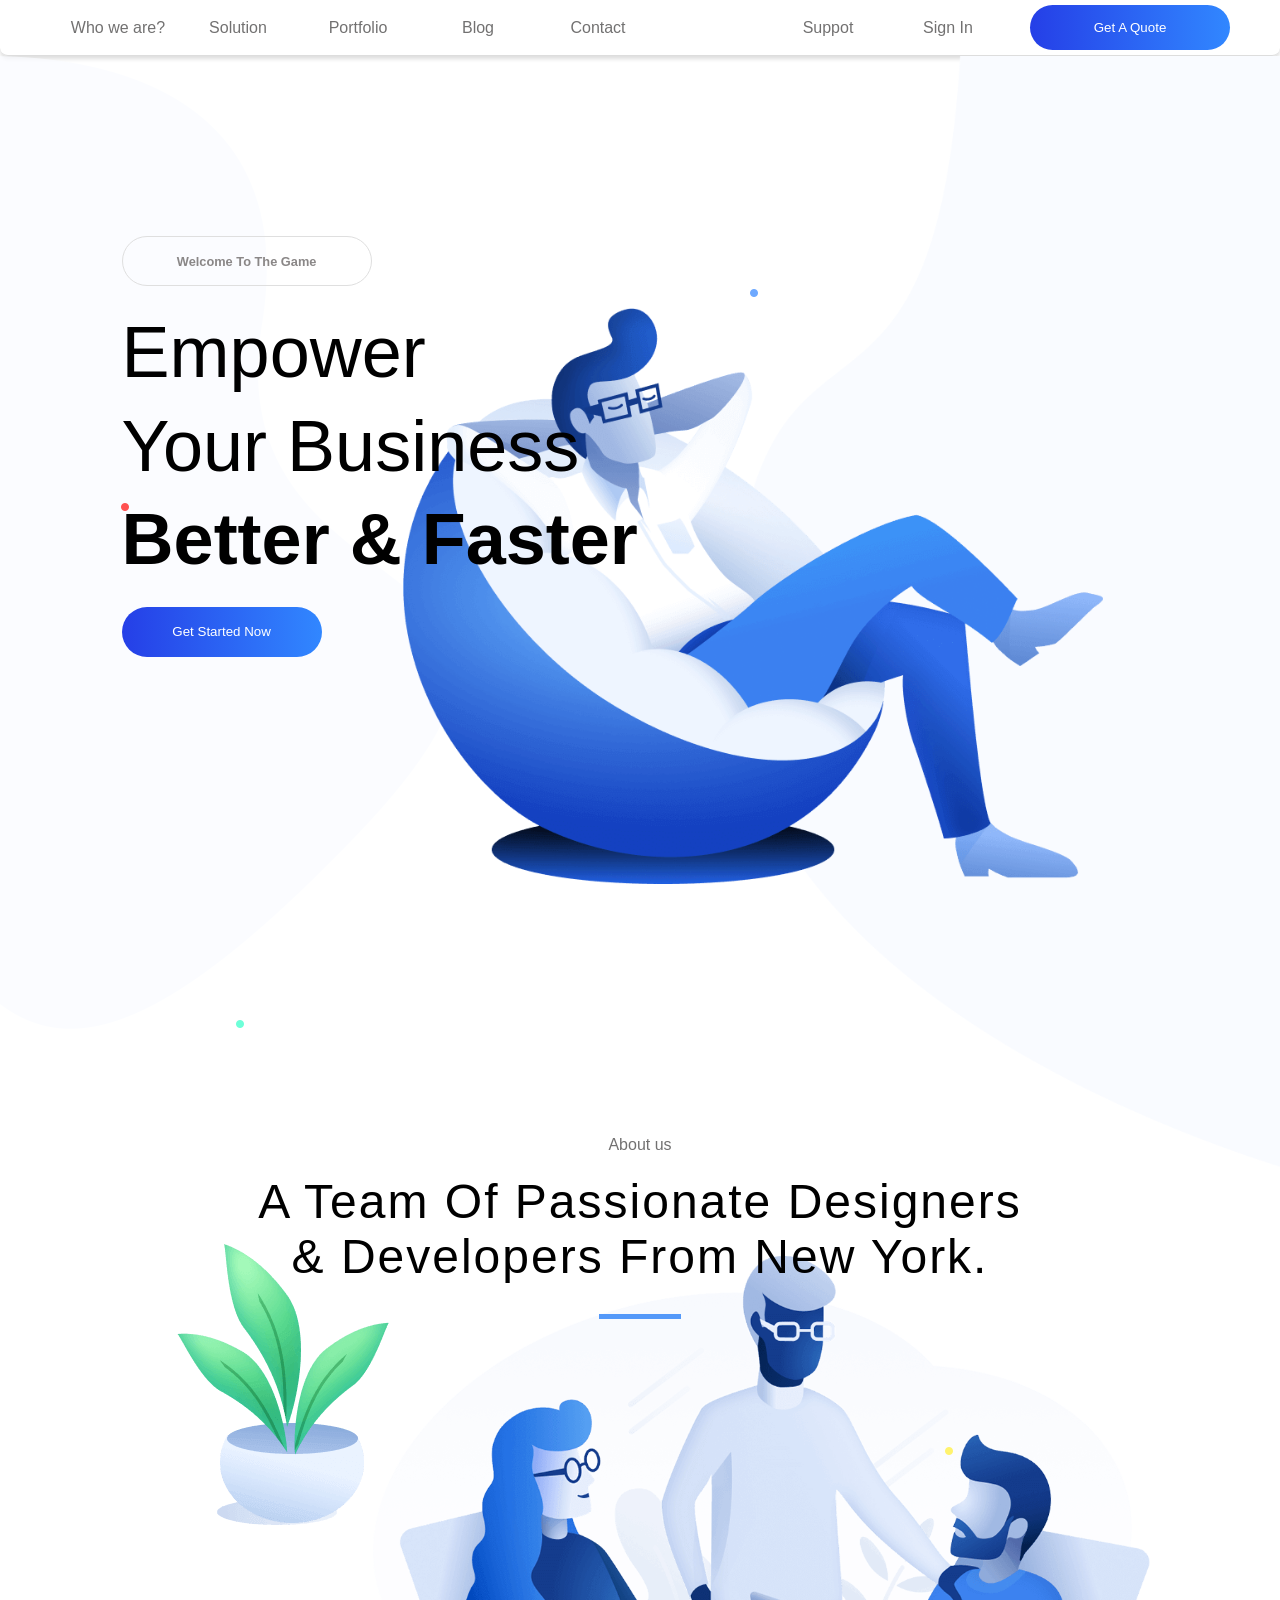
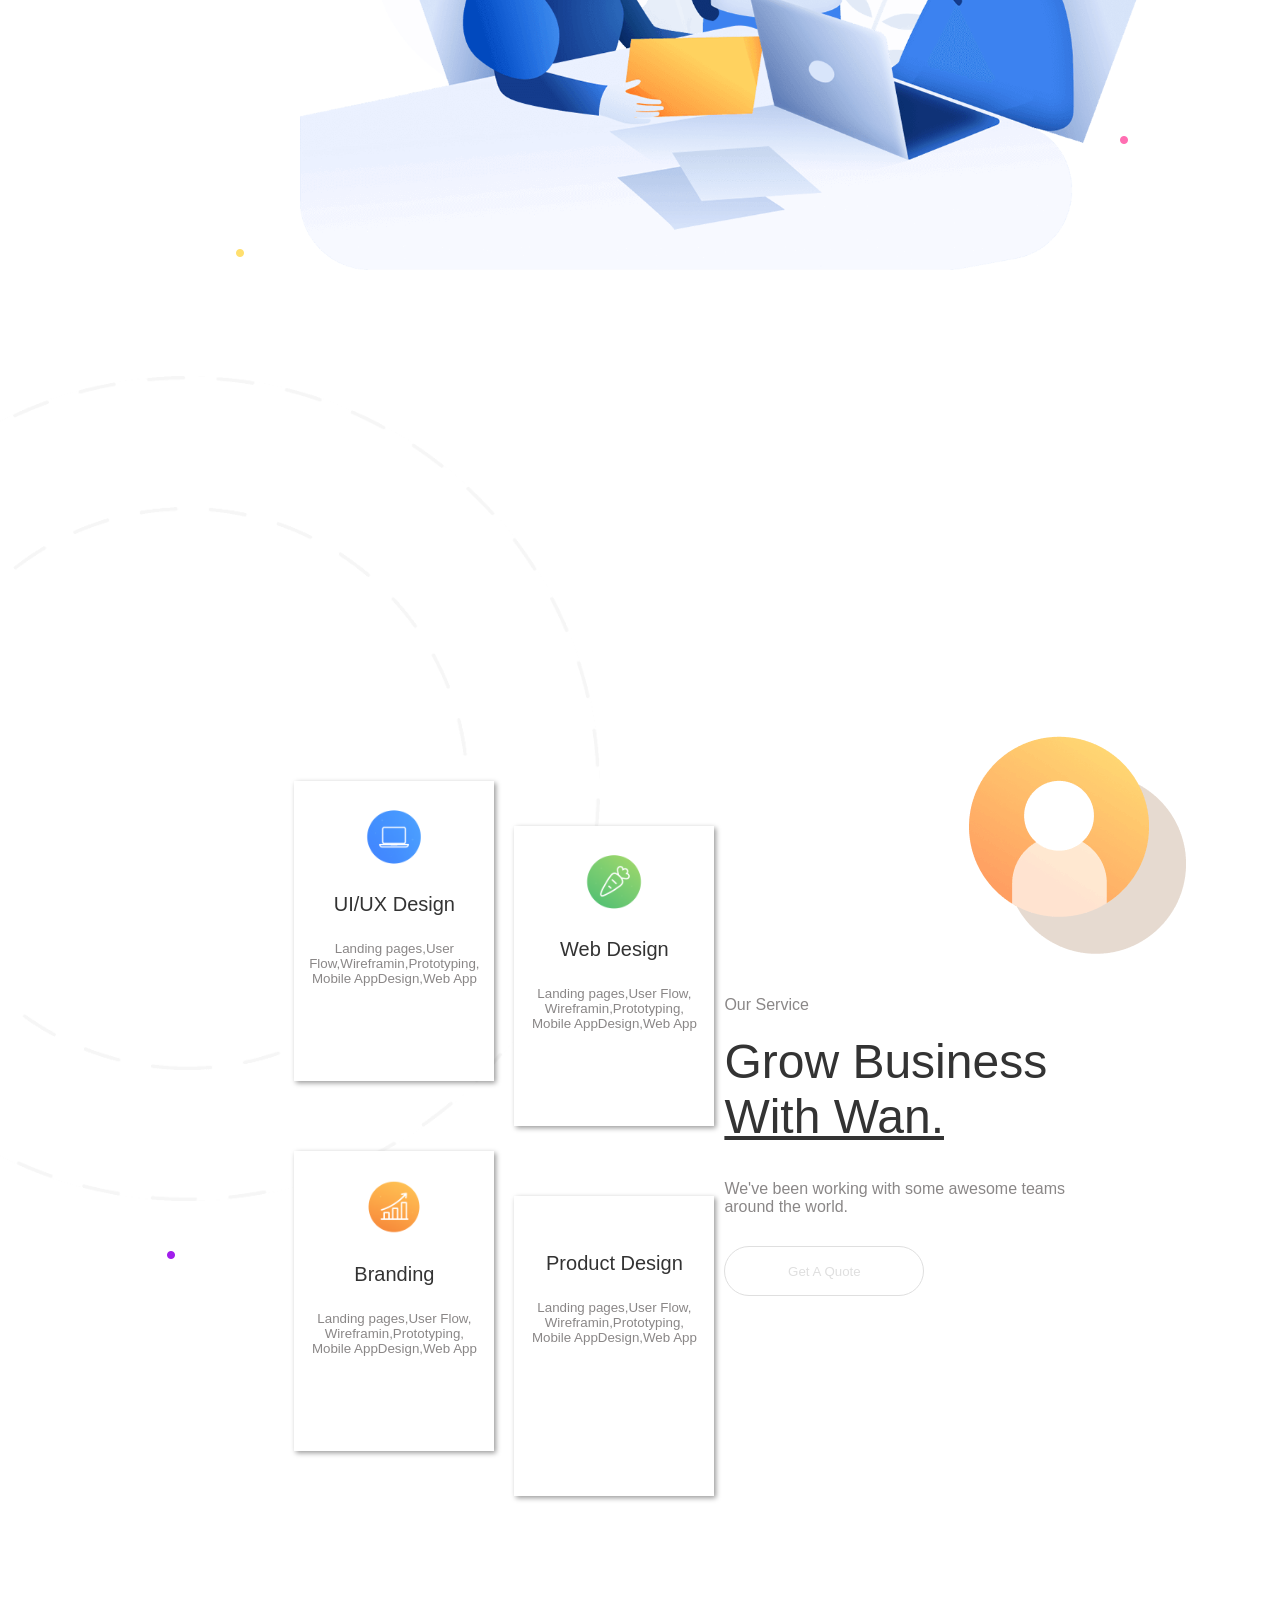
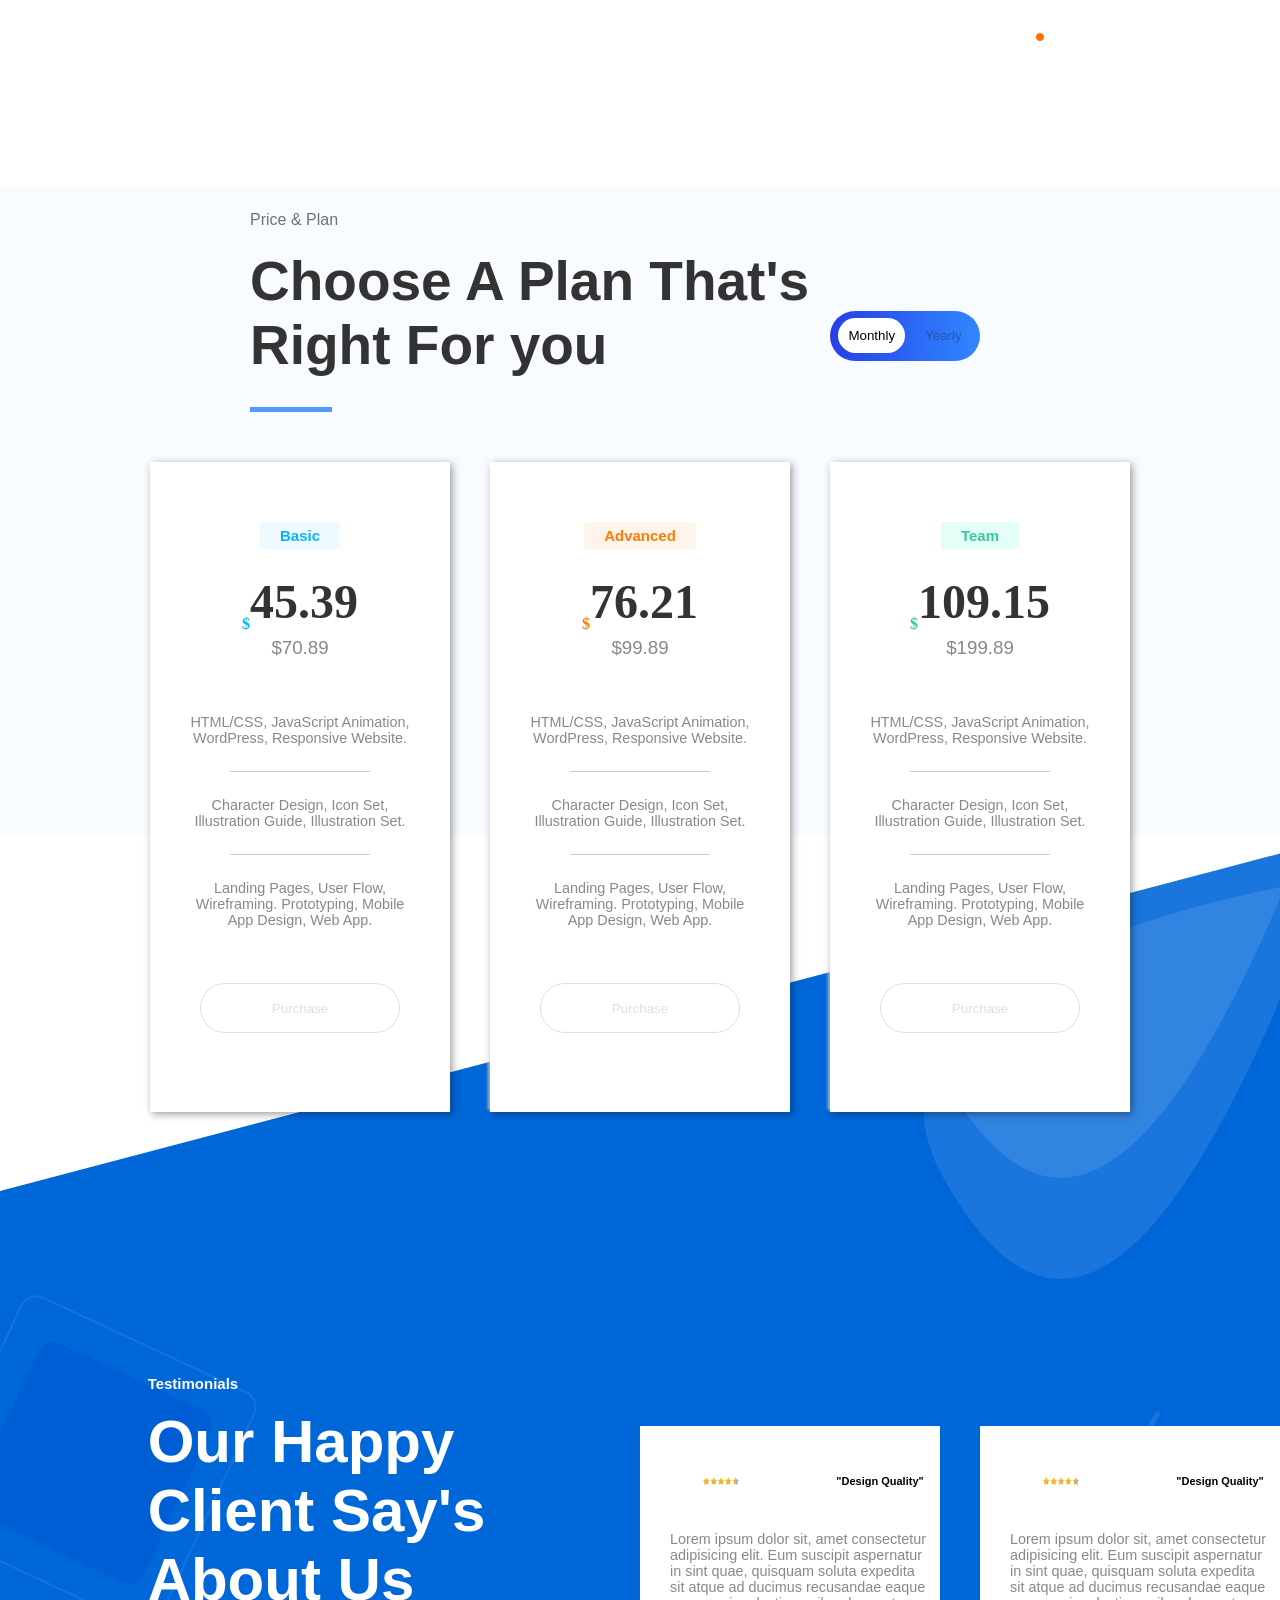
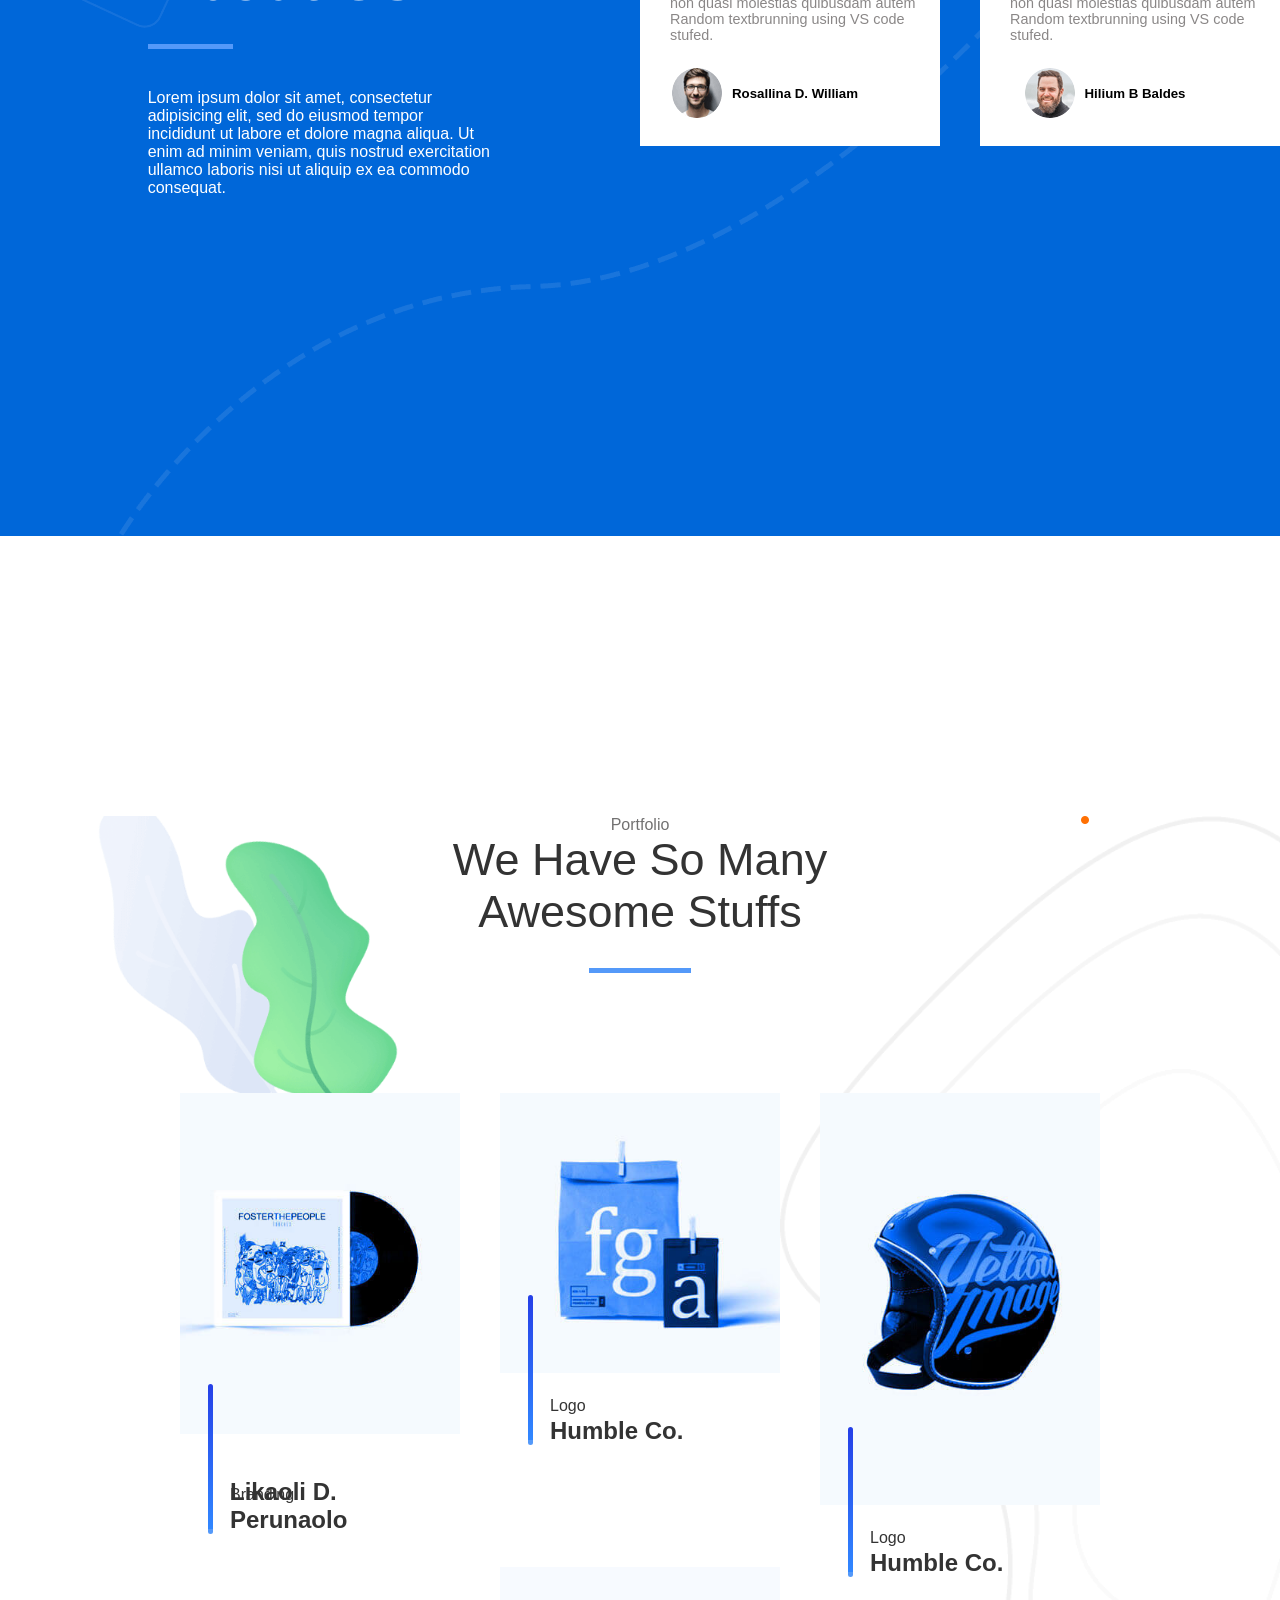
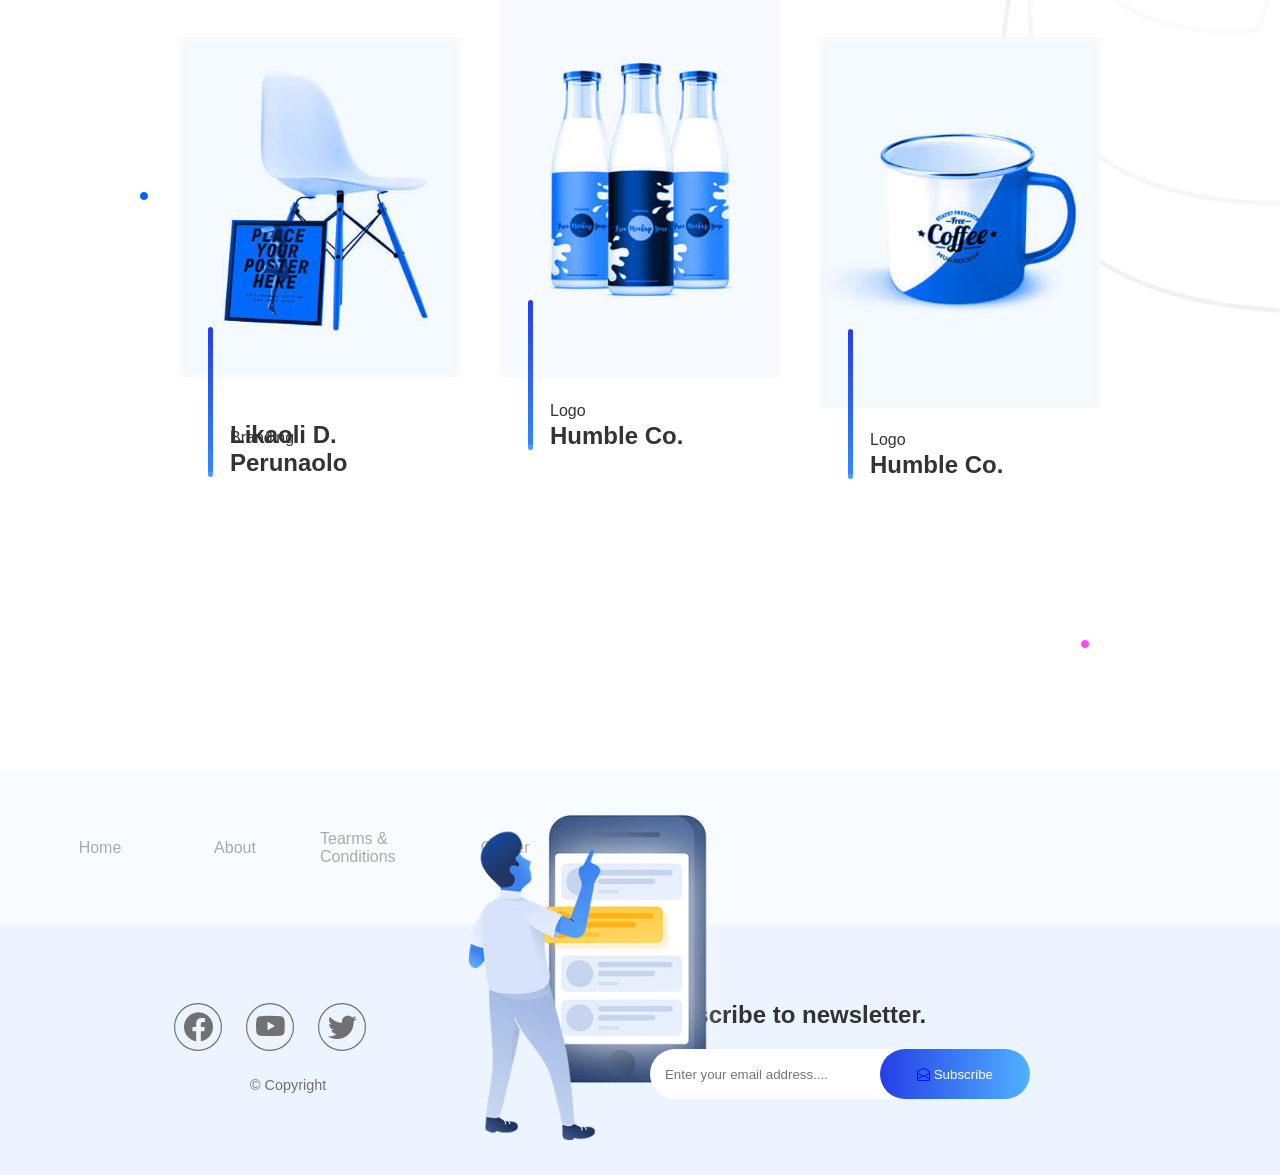
==== commit 85012ef1: "Completed" ====
--- a/intex.html
+++ b/intex.html
@@ -3,32 +3,31 @@
 <head>
     <meta charset="UTF-8">
     <meta name="viewport" content="width=device-width, initial-scale=1.0">
-    <link rel="stylesheet" href="style.css">
+    <link rel="stylesheet" href="newstyle.css">
     <title>Home</title>
 </head>
 <body>
     <header>
       <nav class="navbar">
-        <ul type="none">
-          <li><a href="">Who We Are?</a></li>
+        <ul type="none" id="nav-left">
+          <li><a href="">Who we are?</a></li>
           <li><a href="">Solution</a></li>
           <li><a href="">Portfolio</a></li>
           <li><a href="">Blog</a></li>
           <li><a href="">Contact</a></li>
-          <li><a href=""></a></li>
-          </ul>
-          <ul type="none">
+        </ul>
+        <ul type="none">
           <li><a href="">Suppot</a></li>
           <li><a href="">Sign In</a></li>
         </ul>
       </nav>
-      <button class="btn-primary">Get A Quote</button>
+      <button type="submit" class="btn-primary">Get A Quote</button>
     </header>
     <section class="hero-wrapper">
        <section class="hero">
-          <button class="btn-one">Welcome To The Game</button>
-          <p id="hero-main">Empower<br>Your Business <br><strong>Better & Faster</strong></p>
-          <button class="btn-hero">Get Started Now</button>
+          <button type="submit" class="btn-one">Welcome To The Game</button>
+          <p id="hero-main">Empower<br>Your Business <br class="mobile-hide"><strong>Better & Faster</strong></p>
+          <button type="button" class="btn-hero">Get Started Now</button>
         </section>
         <section class="About">
           <p id="p-title">About us</p>
@@ -37,30 +36,30 @@
         </section>
 
         <section class="Service-Growth-Wrap">
-         <section class="Service">
-           
-             <div class="service-card">
-               <img src="Assets/uiux-card-image.png" alt="">
-               <h3>UI/UX Design</h3>
-               <p>Landing pages,User Flow,Wireframin,Prototyping,<br>Mobile AppDesign,Web App</p>  
-             </div>
-             <div class="service-card">
-               <img src="Assets/webdesign-card-image.png" alt="">
-               <h3>Web Design</h3>
-               <p>Landing pages,User Flow,<br>Wireframin,Prototyping,<br>Mobile AppDesign,Web App</p>
-             </div>
-             <div class="service-card">
-               <img src="Assets/branding-card-image.png" alt="">
-               <h3>Branding</h3>
-               <p>Landing pages,User Flow,<br>Wireframin,Prototyping,<br>Mobile AppDesign,Web App</p>
-             </div>
-             <div class="service-card">
-               <img src="Assets/product-card-image.png" alt="">
-               <h3>Product Design</h3>
-               <p>Landing pages,User Flow,<br>Wireframin,Prototyping,<br>Mobile AppDesign,Web App</p>
-             </div>
-           
-         </section>
+          <section class="Service">
+           
+            <div class="service-card">
+              <img src="Assets/uiux-card-image.png" alt="">
+              <h3>UI/UX Design</h3>
+              <p>Landing pages,User Flow,Wireframin,Prototyping,<br>Mobile AppDesign,Web App</p>  
+            </div>
+            <div class="service-card">
+              <img src="Assets/webdesign-card-image.png" alt="">
+              <h3>Web Design</h3>
+              <p>Landing pages,User Flow,<br>Wireframin,Prototyping,<br>Mobile AppDesign,Web App</p>
+            </div>
+            <div class="service-card">
+              <img src="Assets/branding-card-image.png" alt="">
+              <h3>Branding</h3>
+              <p>Landing pages,User Flow,<br>Wireframin,Prototyping,<br>Mobile AppDesign,Web App</p>
+            </div>
+            <div class="service-card">
+              <img src="Assets/product-card-image.png" alt="">
+              <h3>Product Design</h3>
+              <p>Landing pages,User Flow,<br>Wireframin,Prototyping,<br>Mobile AppDesign,Web App</p>
+            </div>
+           
+          </section>
 
          <section class="Growth">
           <img src="Assets/Services-contact-banner.png" alt="">
@@ -71,18 +70,19 @@
            
           </section>
 
-      </section>
+        </section>
 
       <section class="Price-Testimonials-Container">
           <div class="Price">
             <div class="header">
               <p id="p-title">Price & Plan</p>
-              <h1 >Choose A Plan That's <br>Right For you</h1>
+              <h1 >Choose A Plan That's <br class="mobile-hide">Right For you</h1>
+              <div class="line">          </div>
               <div class="toggle">
                 <button type="button">Monthly</button>
                 <button type="button" disabled>Yearly</button>
               </div>
-              <div class="line">          </div>
+              
             </div>
             <div class="price-cards">
               <div class="card basic">
@@ -124,7 +124,7 @@
           <div class="Testimonials">
             <div class="testimonials-dscpt">
               <h1>Testimonials</h1>
-              <h2>Our Happy <br>Client Say's <br>About Us</h2>
+              <h2>Our Happy <br class="mobile-hide">Client Say's <br class="mobile-hide">About Us</h2>
               <div class="line">          </div>
               <p>Lorem ipsum dolor sit amet, consectetur <br>adipisicing elit, sed do eiusmod tempor <br>incididunt ut labore et dolore magna aliqua. Ut <br>enim ad minim veniam, quis nostrud exercitation <br>ullamco laboris nisi ut aliquip ex ea commodo <br>consequat.</p>
             </div>
@@ -169,7 +169,7 @@
       <div class="Portfolio">
         <div class="Portfolio-header">
           <p>Portfolio</p>
-          <h1>We Have So Many <br>Awesome Stuffs</h1>
+          <h1>We Have So Many <br class="mobile-hide">Awesome Stuffs</h1>
           <div class="line">          </div>
         </div>
         <div class="Portfolio-cards">
@@ -242,9 +242,9 @@
           <div class="footer-left">
            
             <div class="social-icon">
-              <a href="#" class="bi bi-facebook"></a>
-              <a href="#" class="bi bi-youtube"></a>
-              <a href="#" class="bi bi-twitter"></a>
+              <a href="#" class="bi bi-facebook" id="FB"></a>
+              <a href="#" class="bi bi-youtube" id="YT"></a>
+              <a href="#" class="bi bi-twitter" id="TW"></a>
             </div>
             <p>© Copyright</p>
           </div>
--- a/newstyle.css
+++ b/newstyle.css
@@ -0,0 +1,1107 @@
+@import url("https://cdn.jsdelivr.net/npm/bootstrap-icons@1.11.3/font/bootstrap-icons.min.css");
+*{
+    margin: 0;
+    padding: 0;
+    box-sizing: border-box;
+}
+body{
+    min-width: 100vh;
+    font-family: 'poppins',sans-serif;
+    color: #333;
+    background: #fff;
+}
+section{
+    padding: 90px 5%;
+    width: 100%;
+    min-height: 100vh;
+}
+header{
+    display: flex;
+    justify-content: flex-end;
+    gap: 2rem;
+    border-bottom-left-radius: 8px;
+    border-bottom-right-radius: 8px;
+    padding: 0px 50px;
+    border-bottom: 1px solid #ddd;
+    box-shadow: 0px 3px 4px #ddd;
+    
+    
+}
+.navbar{
+    display: flex;
+    align-items: center;
+    justify-content: flex-end;
+    gap: 30px;
+    flex: 0 0 1;
+}
+ul{
+    display: flex;
+    height: 100%;
+    gap: 20px;
+    flex: 0 0 1;
+    
+}
+ul li {
+    width: 100px;
+    height: 55px;
+}
+ul li a{
+    width: 100%;
+    height: 100%;
+    display: flex;
+    align-items: center;
+    justify-content: center;
+    text-decoration: none;
+    color: #727171;
+}
+#nav-left{
+    padding-right: 100px;
+}
+.navbar li:hover,
+.navbar li a:hover{
+    color: #0067d9;
+    background: #fafafa;
+}
+.btn-primary{
+    width: 200px;
+    height: 45px;
+    text-align: center;
+    padding: 10px;
+    margin-top: 5px;
+    border-radius: 50px;
+    color: #ffffff;
+    background: linear-gradient(to right,#253fe7,#3187ff);
+    border: none;
+    cursor: pointer;
+    transition: scale 0.3s ease-in;
+    flex-shrink: 0;
+}
+.btn-primary:hover{
+    scale: 0.9;
+}
+.hero{
+    height: 100vh;
+    width: 100%;
+    position: relative;
+    background-image:
+    url(Assets/hero-left-dot.png),
+    url(Assets/hero-bottom-left-dot.png),
+    url(Assets/hero-top-center-dot.png),
+    url(Assets/hero-banner.png);
+    background-repeat: no-repeat;
+    background-position: 
+    5% 40%,
+    15% 98%,
+    60% 16%,
+    75% 50%;
+    background-size: auto,auto,auto,700px;
+}
+.hero .btn-one{
+    border: 1px solid #dfdfdf;
+    width: 250px;
+    height: 50px;
+    font-size: 0.8rem;
+    font-weight: 550;
+    padding: 8px 25px;
+    border-radius: 50px;
+    color: #8a8787;
+    margin-bottom: 20px;
+    background: transparent;
+}
+#hero-main{
+    font-size: 4.5rem;
+    font-weight: 5;
+    position: 0% 50%;
+    line-height: 1.3;
+    color: #000;
+}
+.btn-hero{
+    height: 50px;
+    width: 200px;
+    border: none;
+    border-radius: 50px;
+    color: #ffffff;
+    background: linear-gradient(to right,#253fe7,#3187ff);
+    margin-top: 20px;
+    cursor: pointer;
+    transition: scale 0.3s ease-in;
+    flex-shrink: 0;
+}
+.btn-hero:hover{
+    scale: 0.9;
+}
+.hero-wrapper{
+    width: 100%;
+    height: auto;
+    background-image:   
+    url(Assets/hero-left-bg.png),
+    url(Assets/hero-right-bg.png),
+    url(Assets/about-banner.png),
+    url(Assets/about-bottom-right-dot.png), 
+    url(Assets/Services-left-banner.png);
+    background-position: 
+    left top,
+    right top,
+    300px 1200px,
+    70rem 105rem,
+    0% 120em;
+
+    background-size: 
+    auto,
+    550px,
+    850px,
+    auto,
+    600px;
+    background-repeat: no-repeat;
+    margin-bottom: 100px;
+}
+.About{
+    display: flex;
+    flex-direction: column;
+    align-items: center;
+    justify-content: flex-start;
+    height: 100vh;
+    width: 100%;
+    background-image:
+     url(Assets/about-left-dot.png),
+     url(Assets/about-plant.png),
+     url(Assets/about-top-right-dot.png);
+    background-size: auto,auto,auto,auto;
+    background-repeat: no-repeat;
+    background-position: 15% 90%,12% 32%,77% 45%,80% 100%;
+
+}
+#p-title{
+    color: #727171;
+    padding-bottom: 20px;
+}
+#h1-title{
+    font-family: Arial, Helvetica, sans-serif;
+    letter-spacing: 2px;
+    font-size: 3rem;
+    text-align: center;
+    color: #000;
+    font-weight: 505;
+}
+.line{
+    margin-top: 30px;
+    border-bottom: 5px solid #5499f9 ;
+    width: 8%;
+    height: 1px;
+}
+.Service-Growth-Wrap{
+    height: auto;
+    margin-top: 250px;
+    display: grid;
+    grid-template-columns: 1fr 1fr;
+    align-items: center;
+    gap: 10px;
+    padding: 100px 10%;
+    padding-left: 20%;
+    background-image: 
+   
+    url(Assets/Services-left-bottom-dot.png),
+    url(Assets/Services-center-dot.png),
+    url(Assets/Services-right-bottom-dot.png);
+    background-size: auto,auto,auto;
+    background-position: 9% 60%,55% 33%,85% 95%;
+    background-repeat: no-repeat;
+
+}
+.Service-Growth-Wrap section{
+    padding-left: 0%;
+    
+}
+.Service{
+    width: 100%;
+    height: 100vh;
+    display: grid;
+    grid-template-columns: 1fr 1fr;
+    grid-template-rows: 1fr 1fr;
+    align-items: center;
+    gap: 20px;
+    
+}
+.Service .service-card{
+    width: 200px;
+    height: 300px;
+    border: 1px solid none;
+    box-shadow: 2px 2px 5px rgba(0, 0, 0, 0.4), -2px -2px 5px rgba(255, 255, 255, 0.2);
+    text-align: center;
+    display: flex;
+    flex-direction: column;
+    align-items: center;
+    justify-content: center;
+    background-color: #ffffff ;
+    /* default per-card shift variable; individual cards override --shift */
+    --shift: 0px;
+    transform: translateY(var(--shift));
+    transition: transform 0.3s, box-shadow 0.3s;
+}
+
+/* left column (1 & 3) lift up 30px */
+.Service .service-card:nth-child(odd){
+    --shift: -30px;
+    z-index: 2; /* lifted cards appear above */
+}
+
+/* right column (2 & 4) drop 15px */
+.Service .service-card:nth-child(even){
+    --shift: 15px;
+}
+.service-card img{
+    width: 100%;
+    max-width: 200px;
+    height: auto;
+    margin: 0px 10px ;
+    
+}
+.service-card p{
+
+    font-size: smaller;
+    color: #8a8787;
+    margin-top: 25px;
+    margin-bottom: 95px;
+}
+.service-card h3{
+    font-size: 20px;
+    font-weight: 400;
+}
+.service-card:hover {
+    /* Move relative to the card's base shift so hover is consistent */
+    transform: translateY(calc(var(--shift, 0px) - 10px));
+    box-shadow: 4px 6px 15px rgba(0, 0, 0, 0.2);
+}
+
+.Growth{
+    display: flex;
+    flex-direction: column;
+    align-items: flex-start;
+    justify-content: center;
+    text-align: left;
+    position: relative;
+
+}
+.Growth img{
+    position: absolute;
+    right: -85px;
+    top: 40px;
+    animation: pulse 3s infinite ease-in alternate;
+}
+.sub-til{
+    color: #8a8787;
+    margin-bottom: 20px;
+    
+}
+.Growth .growth-main{
+    font-size: 3rem;
+    font-weight: 200;
+}
+.growth-main span{
+    text-decoration: underline;
+    font-weight: 500;
+}
+.Growth .description{
+    color: #8a8787;
+}
+.btn{
+    height: 50px;
+    width: 200px;
+    border-radius: 50px;
+    background: transparent;
+    color: #dfdfdf;
+    border: 1px solid #dfdfdf;
+    margin-top: 30px;
+}
+
+.btn:hover
+    {
+    color: #000;
+    background: linear-gradient(to right,#31fff5,#51b1ff);
+}
+
+hr {
+  border: none;
+  border-top: 1px solid #ccc; 
+  margin: 20px 0; 
+  width: 50%; 
+}
+
+.Price-Testimonials-Container{
+    display: flex;
+    flex-direction: column;
+    justify-content: center;
+    align-items: center;
+}
+
+.Price{
+    padding-top: 350px;
+    width: 100vw;
+    height: 70vh;
+    background-color: #f8fbff;
+    display: flex;
+    flex-direction: column;
+    align-items: flex-start;
+    justify-content: center;
+    position: relative;
+    z-index: 1;
+    padding-bottom: 300px;
+    overflow: visible;
+}
+
+.Price .header{
+    width: 100vw;
+    min-height:auto;
+    position: relative;
+    text-align: left;
+    display: flex;
+    flex-direction: column;
+    align-items: flex-start;
+    justify-content: center;
+    margin-top: 120px;
+    padding-left: 250px;
+    padding-top: 50px;
+    h1{
+        font-size: 55px;
+        font-weight: 550;
+    }
+}
+
+.Price .toggle{
+    width: 150px;
+    height: 50px;
+    display: flex;
+    justify-content: center;
+    align-items: center;
+    gap: 10px;
+    background: linear-gradient(to right,#253fe7,#3187ff);
+    border: none;
+    position: absolute;
+    top: 150px;
+    right: 300px;
+    border-radius: 50px;
+}
+
+.toggle button{
+    border: none;
+    padding: 10px;
+    border-radius: 50px;
+    background: white;
+    
+}
+
+.toggle button:nth-last-child(1){
+    background-color: transparent;
+    
+}
+
+.price-cards{
+    width: 100vw;
+    display: flex;
+    justify-content: center;
+    align-items: center;
+    margin-top: 50px;
+    gap: 40px;
+    position: relative;          /* enable z-index and transform safely */
+    z-index: 3;                 /* above the testimonials */
+    margin-bottom: -80px;        /* lifts it down into the next section (negative pushes it down) */
+    transition: transform .25s;  /* optional smoothness */
+
+    
+}
+
+.card{
+    display: flex;
+    flex-direction: column;
+    align-items: center;
+    justify-content: flex-start;
+    gap: 5px;
+    width: 300px;
+    height: 650px;
+    padding: 10px;
+    font-family: Helvetica, sans-serif;
+    text-align: center;
+    background-color: #ffffff;
+    border: none;
+    box-shadow: 2px 2px 8px rgba(0, 0, 0, 0.4),-2px -2px 3px rgba(255, 255, 255, 0.7);
+}
+
+.card h1{
+    margin-top: 50px;
+    font-size: 15px;
+    display: inline-block;
+    padding: 5px 20px;
+    }
+
+.card sub{font-size: 1rem;}
+
+.card h2{
+    font-family:  Patrick Hand;
+    margin-top: 20px;
+    font-size: 3rem;
+}
+
+.card h3{
+    color: #8a8787;
+    font-weight: 200;
+    margin-bottom: 50px;
+}
+.card p{
+    color: #8a8787;
+    font-size:0.9rem;
+}
+
+.card .btn{
+    margin-top: 50px;
+    transition: background 0.3s,transform 0.5s, box-shadow 0.4s;
+}
+
+.card .btn:hover{
+    color: #ffffff;
+    background: linear-gradient(to right,#253fe7,#3187ff,#ddd);
+    transform: translateY(-10px);
+    box-shadow: 0px 4px 12px rgba(0, 0, 0, 0.4),-2px -2px 4px rgba(255, 255, 255, 0.7);
+}
+    
+    
+.basic{
+    h1{
+        background: rgb(238, 250, 255);
+        color: #00b7fa;
+    }
+    sub{color: #00b7fa;    }
+}
+.advanced{
+    h1{
+        background: rgb(255, 244, 234);
+        color: rgb(255, 123, 9);
+    }
+    sub{color: rgb(255, 123, 9);}
+}
+.team{
+    h1{
+        background: rgb(227, 255, 247);
+        color: rgb(58, 198, 162);
+    }
+    sub{color: rgb(58, 198, 162);}
+}
+.Testimonials{
+    width: 100vw;
+    height: 150vh;
+    padding-top: 250px;
+    display: flex;
+    align-items: center;
+    justify-content: flex-end;
+    gap: 70px;
+    background-color: #0067d9;
+    color: #ffffff;
+    background-image:url(Assets/testimonial-left-banner.png),
+                     url(Assets/testimonial-line-bg.png),
+                     url(Assets/testimonial-right-banner.png) ;
+    background-size:auto;
+    background-repeat: no-repeat;
+    background-position: left center,center bottom,right top;
+    position: relative;
+    clip-path: polygon(0 30%,100% 5%,100% 100%,0% 100%);
+    overflow: visible;
+    margin-top: -50px;
+    z-index: 0;
+}
+.testimonials-dscpt{
+    display: flex;
+    flex-direction: column;
+    justify-content: center;
+    align-items: flex-start;
+    text-align: left;
+    margin-right: 80px;
+    h1{
+        font-size: 15px;
+        margin-bottom: 15px;
+    }
+    h2{
+        font-size: 60px;
+    }
+    .line{
+        width: 25%;
+    }
+    p{
+        margin-top: 40px;
+    }
+}
+.testimonials-feedback{
+    display: flex;
+    align-items: center;
+    justify-items: center;
+    
+}
+.testimonial-cards{
+    display: flex;
+    justify-content: center;
+    align-items: flex-end;
+    gap: 40px;
+    color: #000;
+    
+
+}
+.testimonial-cards .card{
+    width: 300px;
+    height: 320px;
+    padding: 10px;
+    text-align: left;
+    box-shadow: none; 
+}
+.testimonial-cards .card p{
+        padding-left: 20px;
+    }
+    
+
+.card-s1{
+    display: flex;
+    align-items: center;
+    justify-content: center;
+    gap: 50px;
+    h6{font-size: 11px; }
+        img{
+            width: 130px;
+            height: 90px;
+        }
+}
+
+.card-s2{
+    display: flex;
+    align-items: center;
+    justify-content: flex-start;
+    padding-right: 50px;
+    gap: 10px;
+    margin-top: 20px;
+}
+.Portfolio-Footer{
+    width: 100%;
+    padding: 0;
+    background-image:
+        url(Assets/portfolio-leaf-banner.png),
+        url(Assets/portfolio-left-center-dot.png),
+        url(Assets/portfolio-right-banner.png),
+        url(Assets/portfolio-right-bottom-dot.png),
+        url(Assets/portfolio-right-dot.png)  ;
+    background-repeat: no-repeat;
+    background-size: 
+        300px,
+        auto,
+        500px,
+        auto,
+        auto;
+    background-position:
+        10% -1%,
+        11%,
+        top right,
+        85% 73%,
+        85% 0%;
+    overflow: visible;
+}
+
+.Portfolio{
+    width: 100%;
+    height: auto;
+    margin-bottom: 100px;
+    display: flex;
+    flex-direction: column;
+    align-items: center;
+    justify-content: center;
+    overflow-y: visible;
+    
+}
+.Portfolio-header{
+     width: 100%;
+    display: flex;
+    flex-direction: column;
+    align-items: center;
+    justify-items: center;
+    text-align: center;
+    p{ color: #727171; }
+    h1{
+        font-size: 45px;
+        font-weight: 500;
+    }
+
+}
+.Portfolio-cards{
+    height: auto;
+     width: 100%;
+     margin-top: 120px;
+    display: grid;
+    grid-template-columns: repeat(3,1fr);
+    justify-content: center;
+    align-items: start;
+    padding: 0% 180px;
+    gap: 60px 40px;
+    border: none;
+    
+}
+.Pf-card{
+    background-color: transparent;
+    overflow: hidden;
+   
+}
+.Pf-card:nth-child(5):hover{
+    transform: skew(4deg,-4deg);
+}
+.Pf-card:hover{
+    transform: skew(4deg,-4deg);
+}
+.text-section{
+    position: relative;
+    margin-top: 40px;
+    text-align: left;
+    display: flex;
+    align-items: flex-start;
+    padding-left:50px;
+    p{
+        position: absolute;
+        bottom: 30px;
+    }
+    
+}
+.Pf-card img{
+    width: 100%;
+    height: auto;
+}
+.vert{
+    height: 150px;
+    width: 5px;
+    border-radius: 10px;
+    background: linear-gradient(180deg,#253fe7,#3187ff);
+    overflow: visible;
+    position: absolute;
+    left: 10%;
+    bottom: 0;
+}
+.Pf-card:nth-child(5){
+    --shift:-70px;
+    transform: translateY(var(--shift) ) ;
+}
+.footer{
+    width: 100vw;
+    height: auto;
+    padding: 150px 150px 0px 150px;
+    margin-top: 100px;
+    display: flex;
+    flex-direction: column;
+    align-items: center;
+    justify-content: center;
+
+
+}
+.footer-condainer{
+    width: 100vw;
+    height: 250px;
+    display: flex;
+    align-items: center;
+    justify-content: space-between;
+    padding-left: 250px;
+    padding-right: 250px;
+    gap: 30px;
+    background: #ecf4ff;
+
+}
+.footer-left{
+    height: auto;
+    display: flex;
+    flex-direction: column;
+    justify-content: flex-end;
+    gap: 30px;
+
+}
+.social-icon ,.social-icon a{
+    display: inline-flex;
+    justify-content: center;
+    align-items: center;
+    gap: 20px;
+    font-size: 1.5rem;
+    color: #727171;
+    padding: 10px;
+    border: 1px solid #727171;
+    width: 40px;
+    height: 40px;
+    border-radius: 50px;
+    text-decoration: none;
+}
+.social-icon,
+.social-icon a:hover{
+    border: #00b7fa;
+    transform: scale(1.2);
+
+}
+#FB:hover{color: #3d5893;}
+
+#YT:hover{color: #ed0807;}
+
+#TW:hover{color: #0eadf9;}
+
+.footer-left p{
+    color: #727171;
+    font-size: 0.9rem;
+
+}
+.footer-right{
+    display: flex;
+    flex-direction: column;
+    align-items: flex-start;
+    justify-content: flex-end;
+    padding-right: 100px;
+    
+}
+.footer-nav{
+    width: 100vw;
+    display: flex;
+    justify-content: flex-end;
+    align-content: center;
+    padding: 50px;
+    padding-right: 250px;
+    font-size: 0.9rem;
+    text-decoration: none;
+    background: #f8fbff;
+
+}
+.footer-nav ul{
+    width: 100%;
+    gap: 35px;
+
+}
+.footer-nav ul li {
+    display: flex;
+    align-items: center;
+    justify-content: center;
+    text-decoration: none;
+    font-size: 1rem;
+}
+.footer-nav ul li a {
+    color: #aaaaaa;
+    text-decoration: none;
+    transition: color 0.2s;
+}
+.footer-nav ul li a:hover {
+    color: #1f1f1f;
+}
+    
+.news-letter form{
+    display: inline-flex;
+    position: relative;
+
+}
+.news-letter  input{
+        width: 280px;
+        height: 50px;
+        padding: 15px;
+        margin-top: 20px;
+        border: none;
+        border-top-left-radius: 50px;
+        border-bottom-left-radius: 50px;
+        background: #fff;
+        color: #727171;
+    }
+.news-letter button{
+        width: 150px;
+        border-radius: 50px;
+        height: 50px;
+        margin-top: 20px;
+        text-align: center;
+        background: linear-gradient(to right,#253fe7,#51b1ff);
+        border: none;
+        color: #fff;
+        position: absolute;
+        right: -100px;
+        
+        
+    }
+
+.footer-banner {
+    position: relative;
+    size: 100px;
+}
+.footer-banner img{
+    width: 270px;
+    height: auto;
+    position: absolute;
+    right: -250px;
+    bottom: -90px;
+    animation: bounce 4s infinite ;
+}
+/* animation keyframes */
+@keyframes pulse {
+    0%{transform: scale(1) translateY(0);}
+
+    50%{transform: scale(1.1) translateY(-50px);}
+
+    100%{transform: scale(1) translateY(0);}
+}
+@keyframes bounce {
+    0%{transform: translateY(0px) ;}
+
+    50%{transform: translateY(-15px);}
+
+    100%{transform: translateY(0px);}
+    
+}
+/* Resposive view */
+@media (maxwidth:992px) {
+    .Portfolio-cards{
+        grid-template-columns: 1fr;
+        
+    }
+
+    
+}
+@media (max-width:768px) {
+    section{
+        padding: 0px 5%;
+    }
+    header{
+        display: none;
+    }
+    .mobile-hide{
+            display: none;
+        }
+    .hero{
+    background-image: 
+        url(Assets/hero-left-dot.png),
+        url(Assets/hero-bottom-left-dot.png),
+        url(Assets/hero-top-center-dot.png);
+    
+    background-position: 
+    13% 32%,
+    20% 58%,
+    60% 16%;
+    background-size: 
+    auto,
+    auto,
+    auto,
+    700px;
+
+    }
+    #hero-main{
+        font-size: 2rem;
+        
+    }
+    .hero-wrapper{
+        background-image:   
+    url(Assets/hero-left-bg.png),
+    url(Assets/about-banner.png);
+    
+    background-position: 
+    0px 40px,
+    50px 900px;
+
+    background-size: 
+    auto,
+    600px,
+    600px;
+    background-repeat: no-repeat;
+    margin-bottom: 100px;
+    }
+    .hero{
+        margin-top: 50px;
+    }
+    .About{
+        background-image:
+         url(Assets/about-top-right-dot.png);
+        
+        background-size: auto;
+        
+        background-repeat: no-repeat;
+        
+        background-position: 85% 55%;
+    }
+    .line{
+        width: 25%;
+    }
+    #h1-title{
+        font-size: 2rem;
+    }
+    .Service-Growth-Wrap{
+        height: auto;
+        margin-top: 0px;
+        display: flex;
+        flex-direction: column;
+        align-items: center;
+        justify-content: center;
+        background-image:
+            url(Assets/Services-left-bottom-dot.png),
+            url(Assets/Services-center-dot.png),
+            url(Assets/Services-right-bottom-dot.png);
+        background-size: auto;
+        background-position: 
+        24% 66%,
+        55% 33%,
+        85% 95%;
+        background-repeat: no-repeat;
+
+    }
+    .Service{
+        height: auto;
+        display: flex;
+        flex-direction: column;
+        justify-content: flex-start;
+        align-items: center;
+
+    }
+    .Service .service-card{
+        width: 400px;
+        padding: 20px;
+        box-shadow: 0px 3px 5px rgba(0, 0, 0, 0.4);
+        transform: none;
+    }
+    .Growth{
+        justify-content: flex-start;
+        padding-top: 50px;
+        
+        background-image: url(Assets/Services-left-banner.png);
+        background-repeat: no-repeat;
+        background-size: 400px;
+        background-position: left center;
+        
+    }
+    .Growth img{
+        display: none;
+    }
+    .Price{
+        height: 350vh;
+    }
+    .Price .header{
+        flex-direction: column;
+        justify-content: center;
+        align-items: flex-start;
+        gap: 10px;
+        padding-left: 50px;
+    }
+    .Price .header h1{
+        font-size: 1.8rem;
+    }
+    .Price .toggle{
+        position: static;
+        margin-top: 50px;
+        align-self: center;
+        width: 200px;
+        height: 75px;
+
+    }
+    .price-cards{
+        height: auto;
+        flex-direction: column;
+    }
+    .Testimonials{
+        height: auto;
+        clip-path: none;
+        flex-direction: column;
+        overflow-x: scroll;
+         background-image:
+                    url(Assets/testimonial-left-banner.png),
+                    url(Assets/testimonial-line-bg.png),
+                    url(Assets/testimonial-right-banner.png) ;
+    background-size:200px,600px,500px;
+    background-repeat: no-repeat;
+    background-position: 
+                    0% 70%,
+                    left bottom,
+                    50% -40%;
+
+    }
+    .testimonials-dscpt{
+        margin-top: 100px;
+    }
+    .testimonials-dscpt h2{
+        font-size: 1.5rem;
+    }
+    .testimonials-feedback{
+        margin-left: 210px;
+        align-items: flex-end;
+        justify-content: flex-end;
+        padding-bottom: 120px;
+    
+
+    }
+    .Portfolio-Footer{
+        background-image: 
+            url(Assets/portfolio-leaf-banner.png),
+            url(Assets/portfolio-left-center-dot.png),
+            url(Assets/portfolio-right-banner.png),
+            url(Assets/portfolio-right-bottom-dot.png),
+            url(Assets/portfolio-right-dot.png)  ;
+        background-repeat: no-repeat;
+        background-size: 
+            300px,
+            auto,
+            500px,
+            auto, 
+            auto;
+        background-position: 
+        40% 0%,
+        32% 72%,
+        right,
+        85% 73%,
+        85% 0%;
+    }
+    .Portfolio{
+        padding-top: 100px;
+    }
+    .Portfolio-header h1{
+        font-size: 1.5rem;
+    }
+    
+    .Portfolio-cards .Pf-card:nth-child(1),
+    .Portfolio-cards .Pf-card:nth-child(4){
+        .text-section p{
+            position: absolute;
+            bottom: 60px;
+        }
+    }
+    .Pf-card:nth-child(5){
+    
+    transform: none;
+    }
+    .vert{
+        width: 3px;
+    }
+    .footer-nav{
+        flex-wrap: wrap;
+    }
+    .footer{
+        padding: 0%;
+        width: 100%;
+    }
+    .footer-condainer {
+        padding-left: 10px;
+        flex-direction: column;
+        align-items: flex-start;
+        justify-content: flex-start;
+    }
+    .footer-condainer .footer-banner{
+        display: none;
+    }
+    .footer-condainer .footer-left{
+        margin-top: 10px;
+        margin-left: 60px;
+        width: 100%;
+        justify-content: flex-start;
+    }
+    .footer-left p{
+        display: none;
+    }
+ 
+}
+@media (max-width:575) {
+    
+    .Service .service-card{
+        width: 100%;
+        height: auto;
+    }
+    .Testimonials .testimonials-dscpt{
+        padding-left: 120px;
+    }
+    .footer .footer-nav ul{
+        width: 400px;
+        justify-content: center;
+        flex-wrap: wrap;
+    }
+}
+
